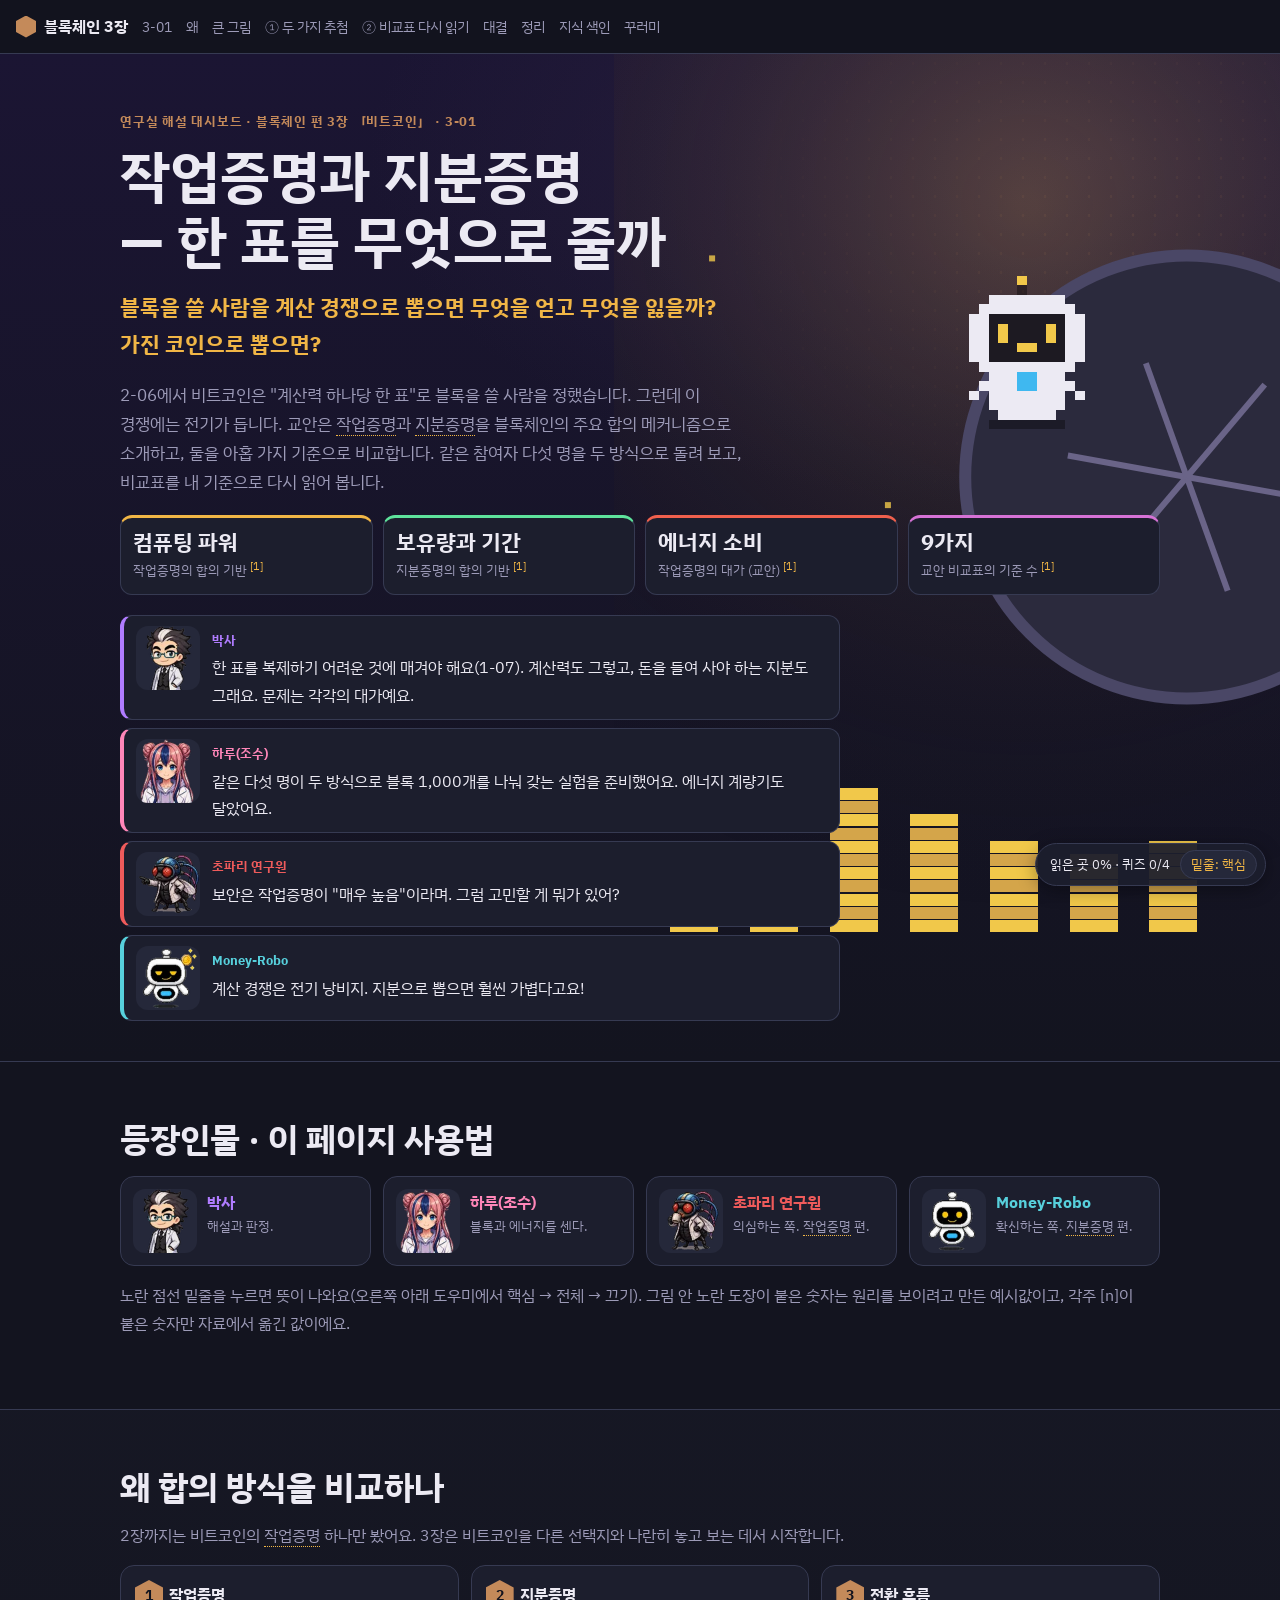
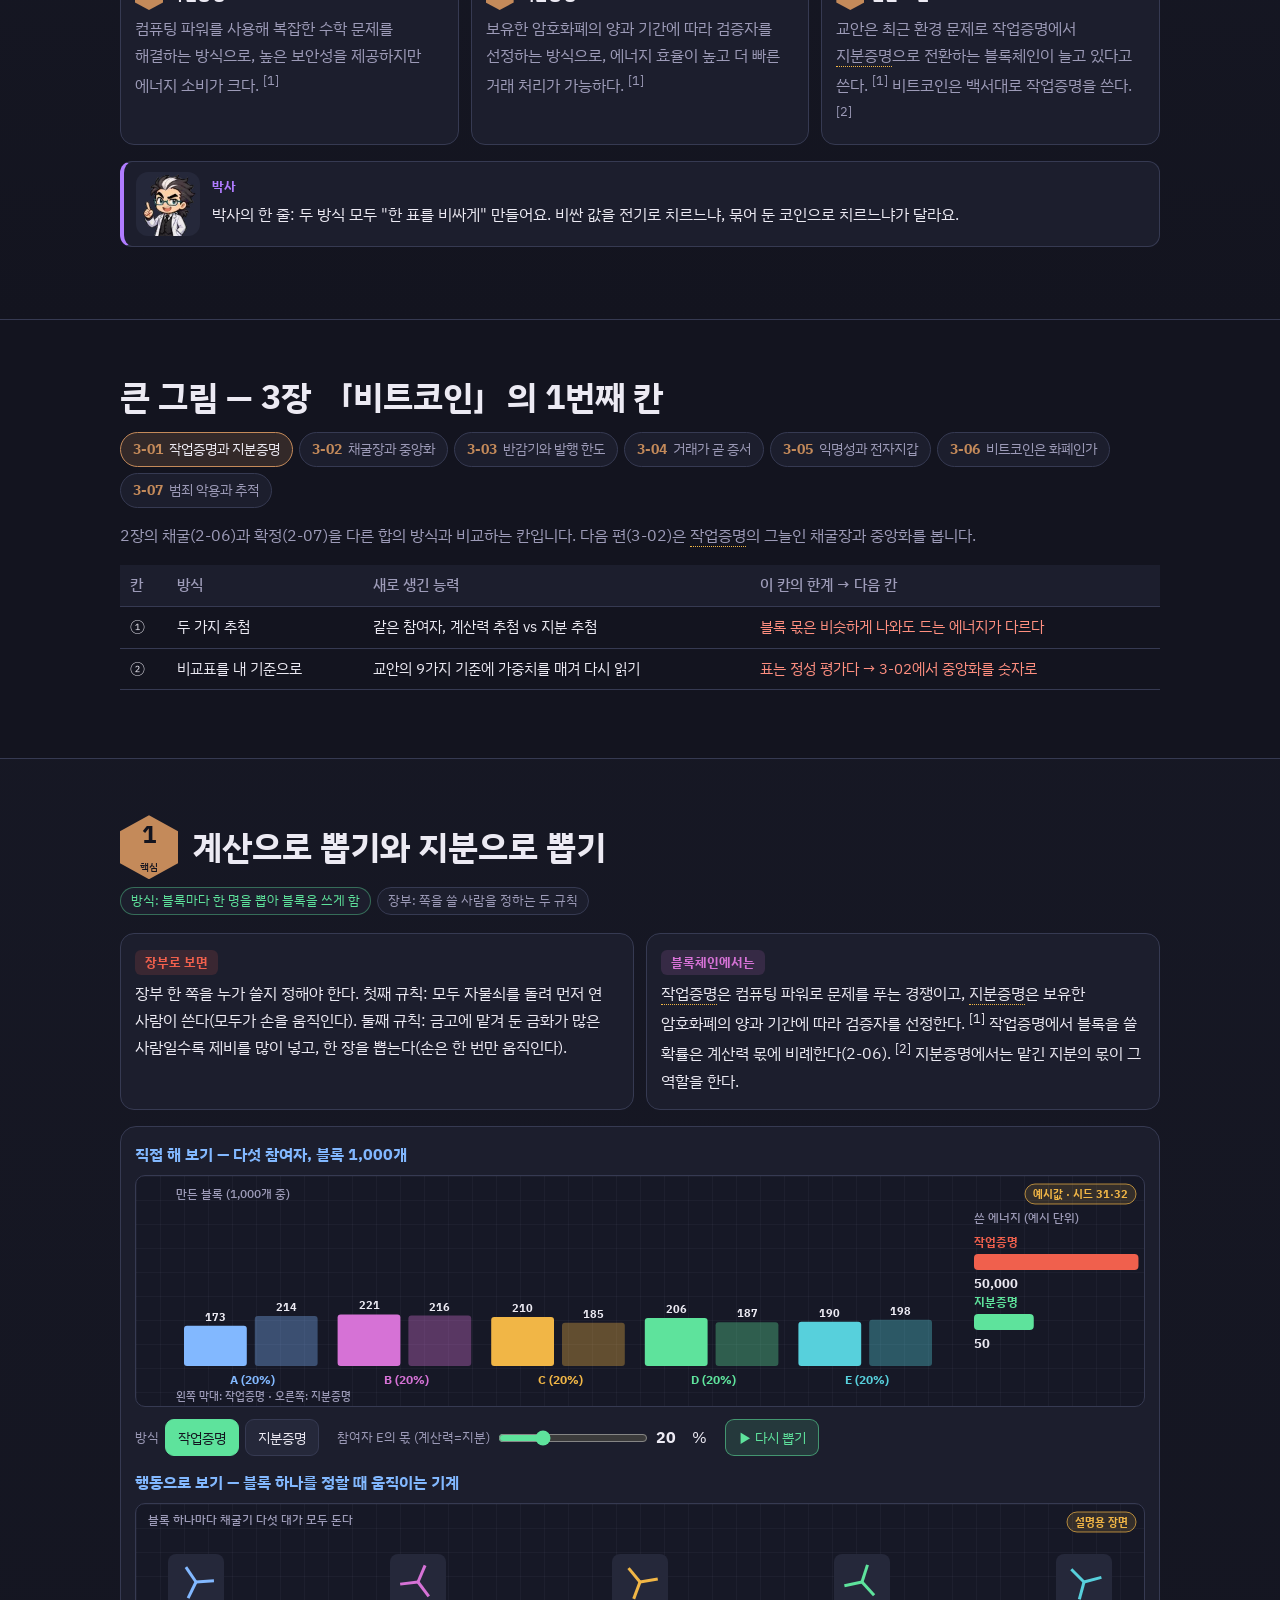
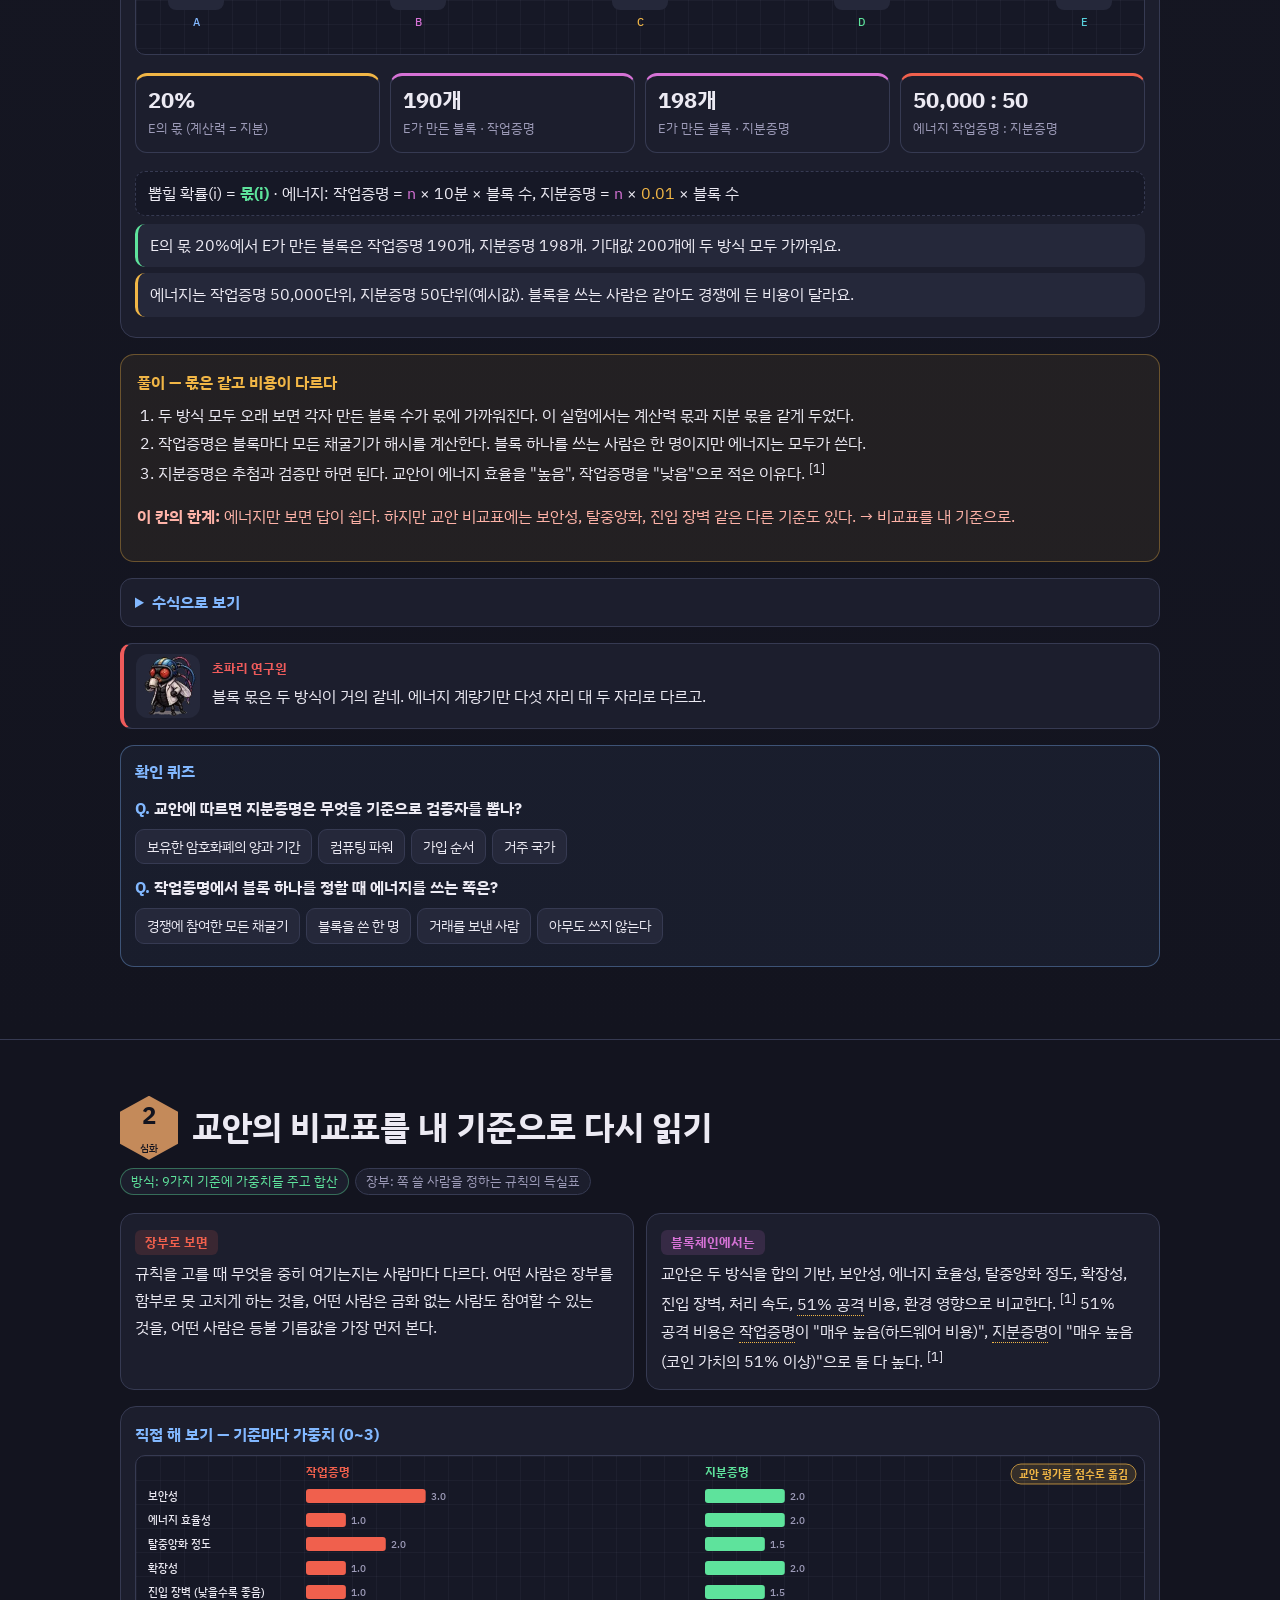
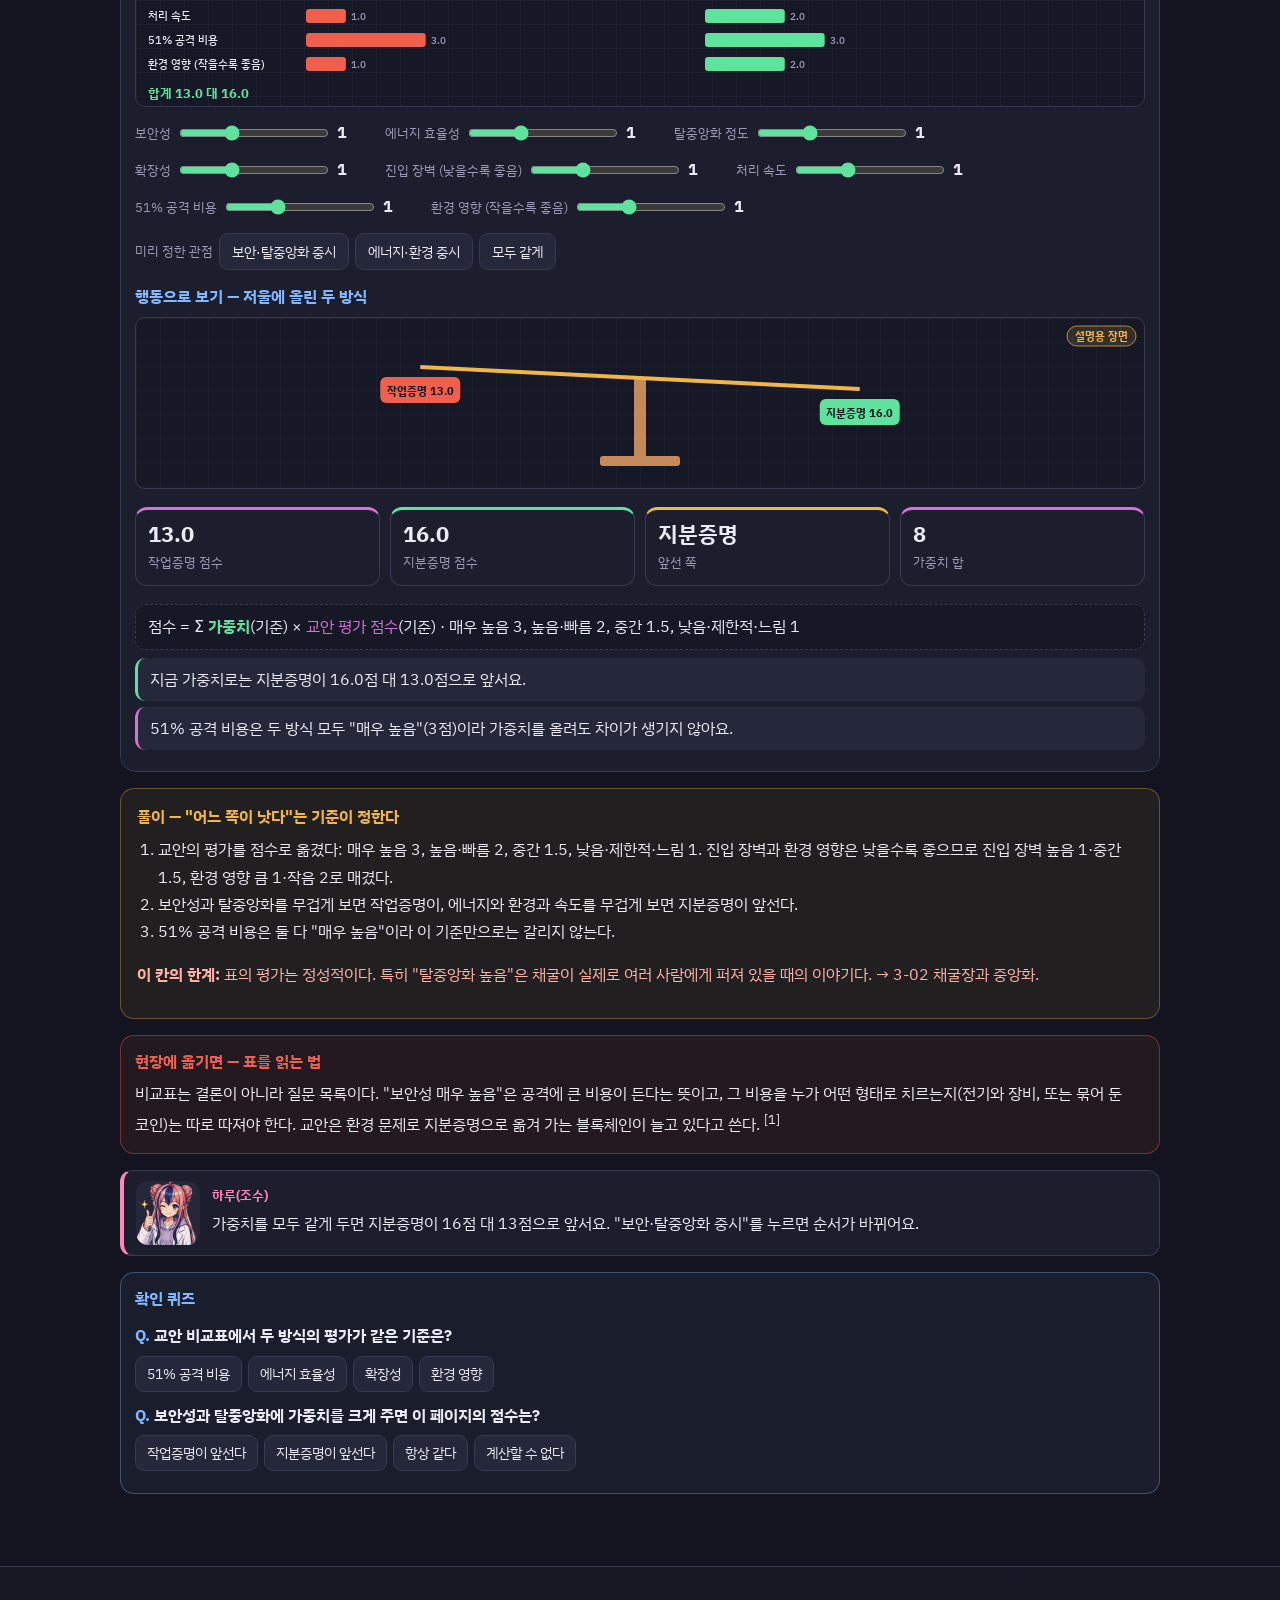
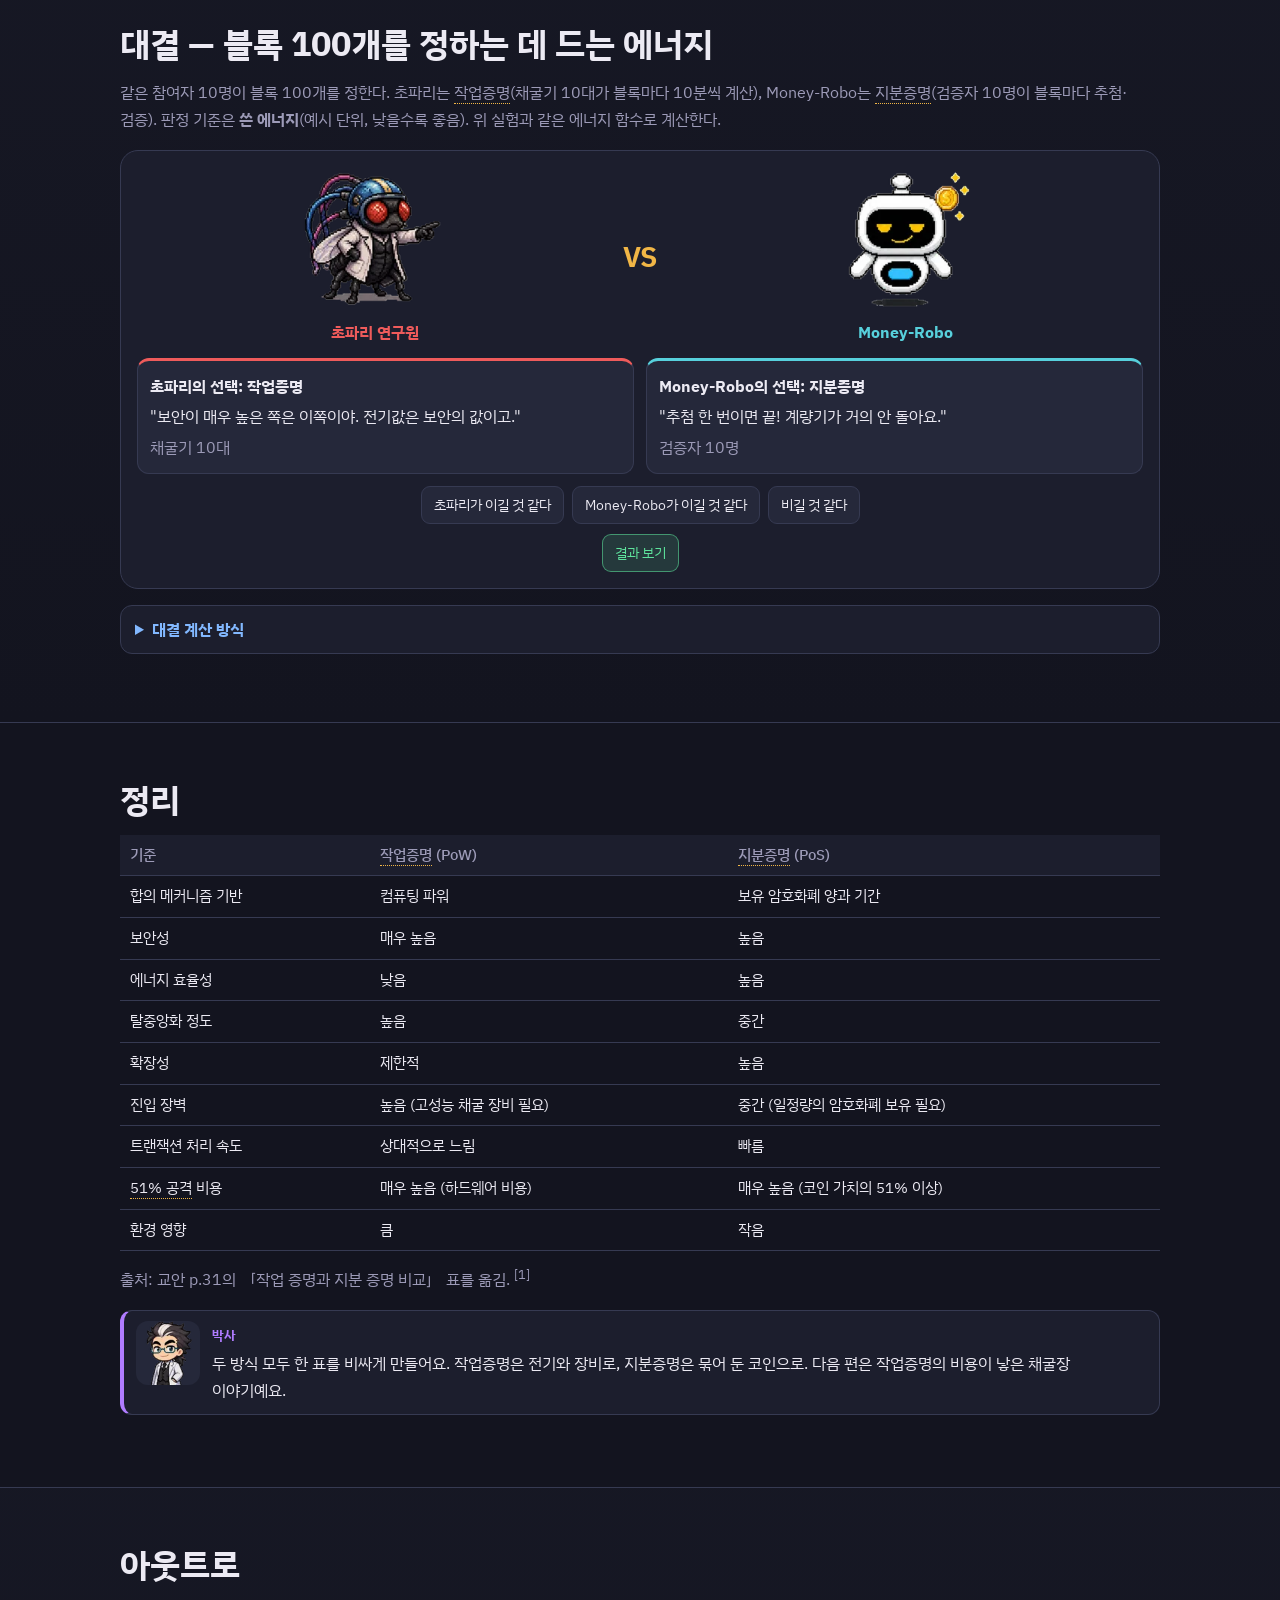
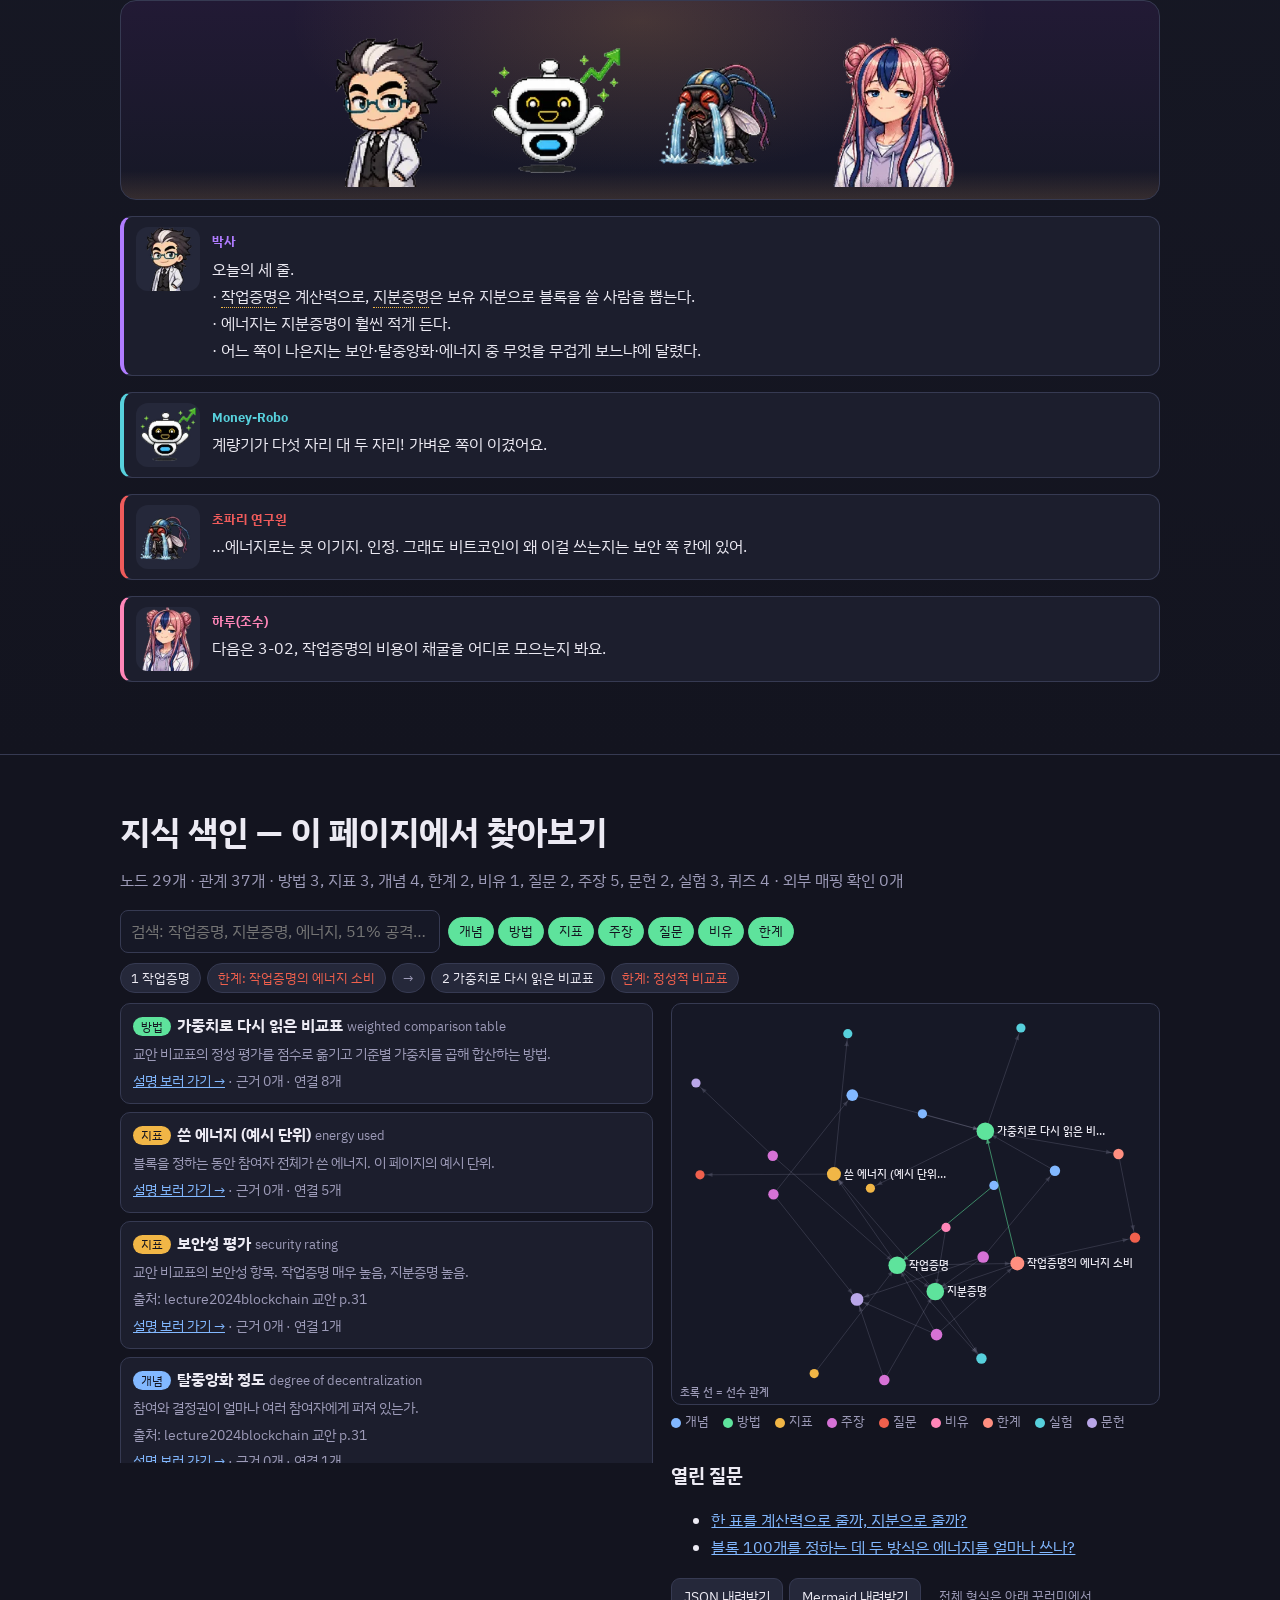
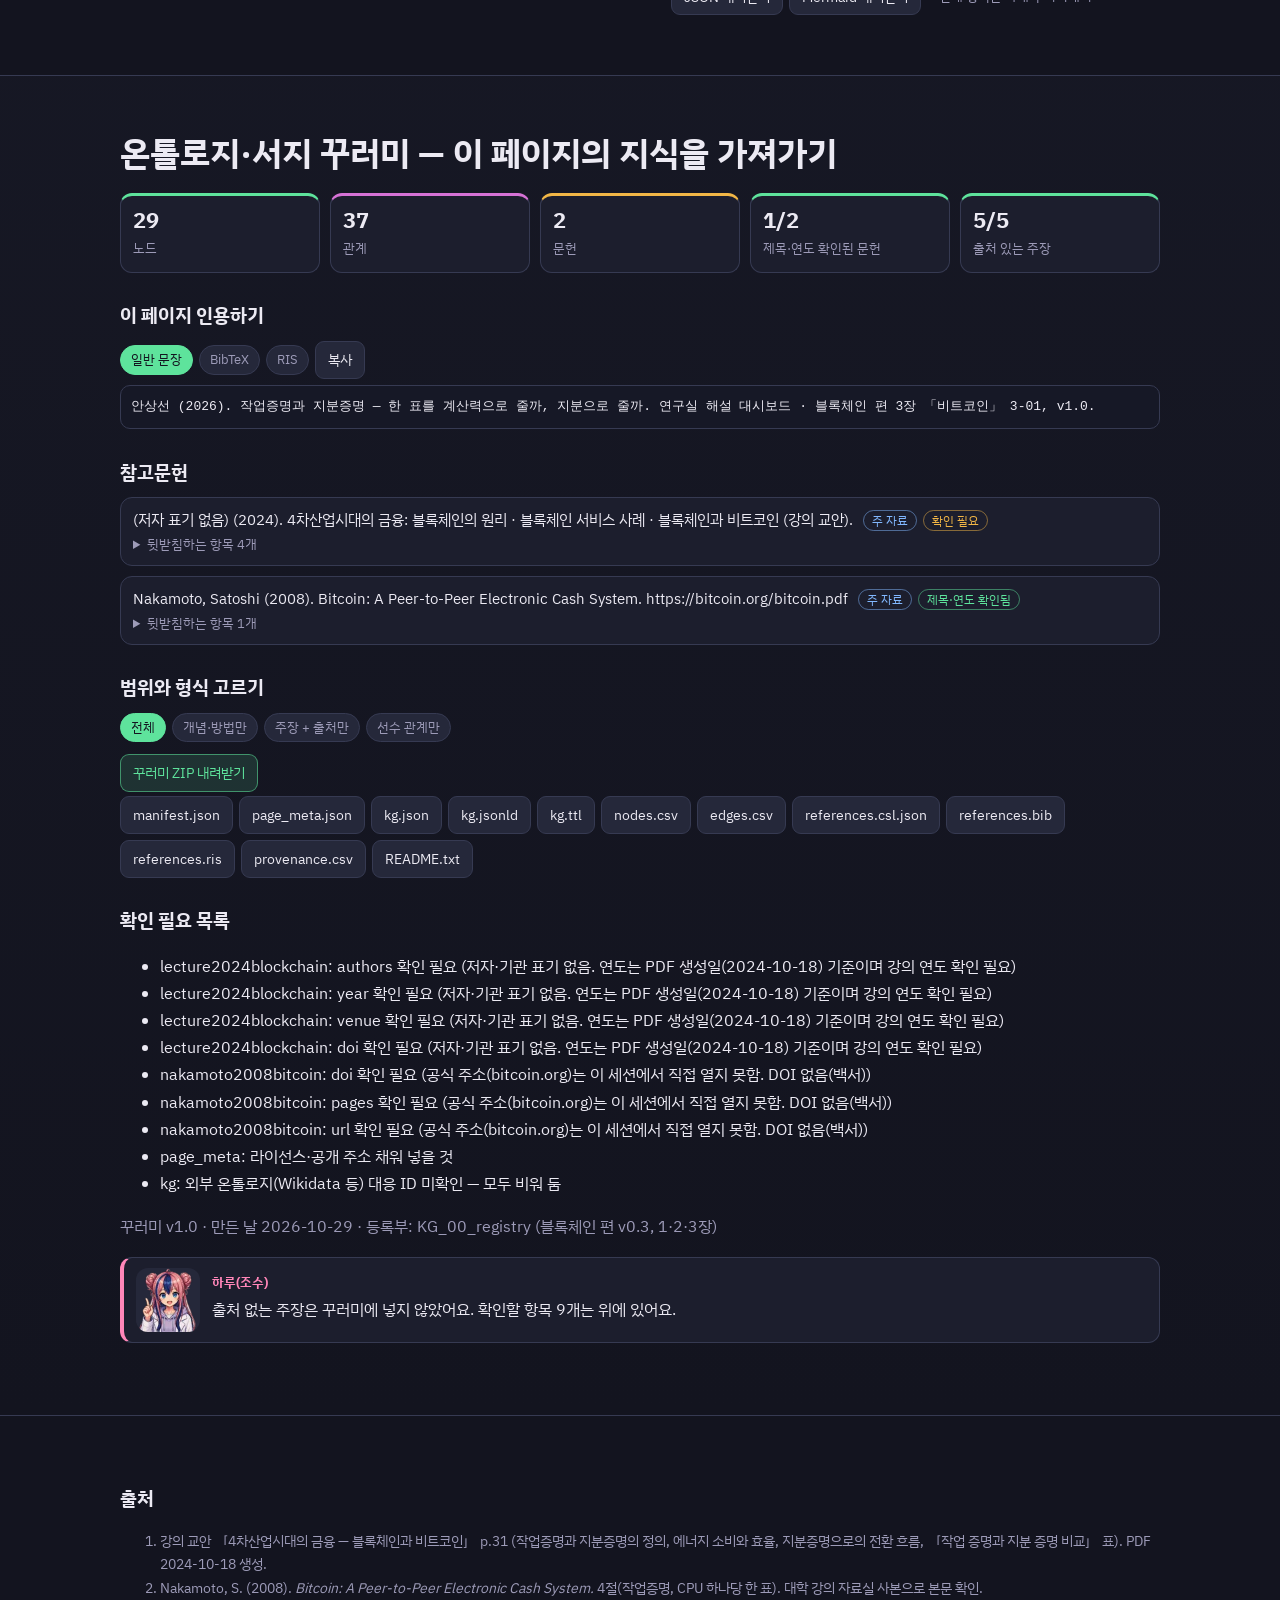
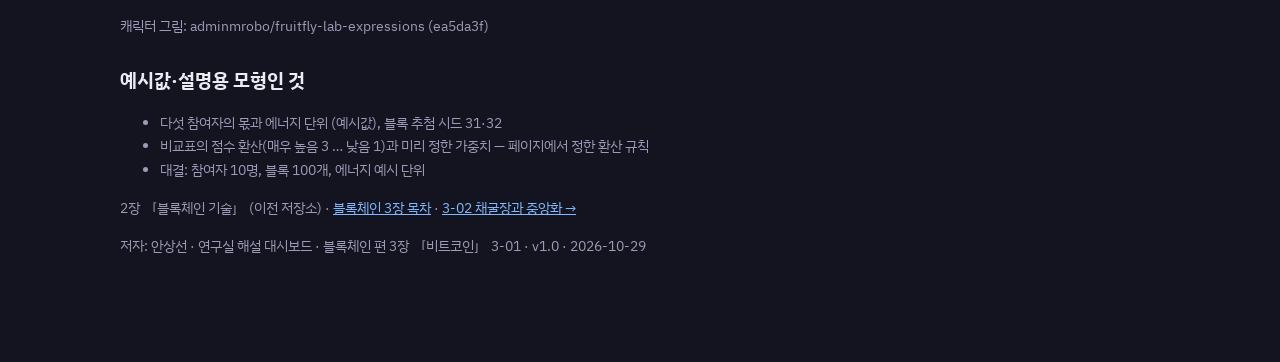
==== 3-01_pow-vs-pos.html @ 2d7704e0 "Add files via upload" ====
<!DOCTYPE html><html lang="ko"><head>
<meta charset="utf-8">
<meta name="viewport" content="width=device-width, initial-scale=1, viewport-fit=cover">
<title>작업증명과 지분증명</title>
<meta name="description" content="블록을 쓸 사람을 계산 경쟁으로 뽑는 작업증명과 보유 지분으로 뽑는 지분증명을 같은 참여자들로 돌려 보고, 교안의 비교표를 가중치로 다시 읽는 해설 페이지">
<meta name="citation_title" content="작업증명과 지분증명 — 한 표를 계산력으로 줄까, 지분으로 줄까"><meta name="citation_author" content="안상선">
<meta name="citation_publication_date" content="2026/10/29"><meta name="citation_language" content="ko">
<meta name="dc.title" content="작업증명과 지분증명 — 한 표를 계산력으로 줄까, 지분으로 줄까"><meta name="dc.creator" content="안상선"><meta name="dc.date" content="2026-10-29">
<meta name="dc.language" content="ko"><meta name="dcterms.isPartOf" content="연구실 해설 대시보드 · 블록체인 편 3장 「비트코인」"><meta name="dcterms.source" content="강의 교안 「블록체인과 비트코인」 p.31; Nakamoto (2008) 4절">
<link rel="preconnect" href="https://fonts.googleapis.com"><link rel="preconnect" href="https://fonts.gstatic.com" crossorigin>
<link href="https://fonts.googleapis.com/css2?family=IBM+Plex+Sans+KR:wght@400;500;700&display=swap" rel="stylesheet">
<link rel="stylesheet" href="assets/lab.css">
</head><body>
<div id="prog" aria-hidden="true"></div>
<nav class="top" aria-label="섹션 바로가기">
  <a class="logo" href="index.html"><i></i>블록체인 3장</a><a class="l" href="#top">3-01</a>
  <a class="l" href="#why">왜</a><a class="l" href="#big">큰 그림</a><a class="l" href="#lv1">① 두 가지 추첨</a><a class="l" href="#lv2">② 비교표 다시 읽기</a>
  <a class="l" href="#duel">대결</a><a class="l" href="#summary">정리</a><a class="l" href="#kg">지식 색인</a><a class="l" href="#export">꾸러미</a>
</nav>

<header class="hero" id="top">
  <div class="hex"></div>
  <div class="hero-bg" data-img="bg_3_01" role="img" aria-label="금화와 장부가 쌓인 회계실을 픽셀로 그린 배경"><canvas id="heroCv" aria-hidden="true"></canvas></div>
  <div class="wrap">
    <div class="hero-text">
      <div class="eyebrow">연구실 해설 대시보드 · 블록체인 편 3장 「비트코인」 · 3-01</div>
      <h1>작업증명과 지분증명<br>— 한 표를 무엇으로 줄까</h1>
      <p class="q">블록을 쓸 사람을 계산 경쟁으로 뽑으면 무엇을 얻고 무엇을 잃을까? 가진 코인으로 뽑으면?</p>
      <p class="lead">2-06에서 비트코인은 "계산력 하나당 한 표"로 블록을 쓸 사람을 정했습니다. 그런데 이 경쟁에는 전기가 듭니다. 교안은 작업증명과 지분증명을 블록체인의 주요 합의 메커니즘으로 소개하고, 둘을 아홉 가지 기준으로 비교합니다. 같은 참여자 다섯 명을 두 방식으로 돌려 보고, 비교표를 내 기준으로 다시 읽어 봅니다.</p>
    </div>
    <section class="kpis" aria-label="숫자 요약"><div class="kpi a"><b>컴퓨팅 파워</b><span>작업증명의 합의 기반 <sup>[1]</sup></span></div><div class="kpi g"><b>보유량과 기간</b><span>지분증명의 합의 기반 <sup>[1]</sup></span></div><div class="kpi r"><b>에너지 소비</b><span>작업증명의 대가 (교안) <sup>[1]</sup></span></div><div class="kpi m"><b>9가지</b><span>교안 비교표의 기준 수 <sup>[1]</sup></span></div></section>
    <div class="dialog" aria-label="캐릭터 대화"><div class="say " data-who="doc"><img class="who" data-who="doc" data-mood="think" data-img="doc_e09" alt="" aria-hidden="true"><div><b class="name">박사</b><p>한 표를 복제하기 어려운 것에 매겨야 해요(1-07). 계산력도 그렇고, 돈을 들여 사야 하는 지분도 그래요. 문제는 각각의 대가예요.</p></div></div><div class="say " data-who="asst"><img class="who" data-who="asst" data-mood="smile" data-img="asst_e13" alt="" aria-hidden="true"><div><b class="name">하루(조수)</b><p>같은 다섯 명이 두 방식으로 블록 1,000개를 나눠 갖는 실험을 준비했어요. 에너지 계량기도 달았어요.</p></div></div><div class="say " data-who="fly"><img class="who" data-who="fly" data-mood="point" data-img="fly_e08" alt="" aria-hidden="true"><div><b class="name">초파리 연구원</b><p>보안은 작업증명이 "매우 높음"이라며. 그럼 고민할 게 뭐가 있어?</p></div></div><div class="say " data-who="robo"><img class="who" data-who="robo" data-mood="coin" data-img="robo_e16" alt="" aria-hidden="true"><div><b class="name">Money-Robo</b><p>계산 경쟁은 전기 낭비지. 지분으로 뽑으면 훨씬 가볍다고요!</p></div></div></div>
  </div>
</header>

<section class="level" id="cast"><div class="wrap">
  <h2>등장인물 · 이 페이지 사용법</h2>
  <div class="cast"><div><img class="who" data-who="doc" data-mood="front" data-img="doc_e08" alt="" aria-hidden="true"><div><b style="color:var(--c-doc)">박사</b><small>해설과 판정.</small></div></div><div><img class="who" data-who="asst" data-mood="smile" data-img="asst_e13" alt="" aria-hidden="true"><div><b style="color:var(--c-asst)">하루(조수)</b><small>블록과 에너지를 센다.</small></div></div><div><img class="who" data-who="fly" data-mood="clip" data-img="fly_e10" alt="" aria-hidden="true"><div><b style="color:var(--c-fly)">초파리 연구원</b><small>의심하는 쪽. 작업증명 편.</small></div></div><div><img class="who" data-who="robo" data-mood="smile" data-img="robo_e13" alt="" aria-hidden="true"><div><b style="color:var(--c-robo)">Money-Robo</b><small>확신하는 쪽. 지분증명 편.</small></div></div></div>
  <p class="sub">노란 점선 밑줄을 누르면 뜻이 나와요(오른쪽 아래 도우미에서 핵심 → 전체 → 끄기). 그림 안 노란 도장이 붙은 숫자는 원리를 보이려고 만든 예시값이고, 각주 [n]이 붙은 숫자만 자료에서 옮긴 값이에요.</p>
</div></section>

<section class="level" id="why"><div class="wrap">
  <h2>왜 합의 방식을 비교하나</h2>
  <p class="sub">2장까지는 비트코인의 작업증명 하나만 봤어요. 3장은 비트코인을 다른 선택지와 나란히 놓고 보는 데서 시작합니다.</p>
  <div class="steps"><div><b class="n">1</b><b>작업증명</b><p class="sub" style="margin:.3em 0 0">컴퓨팅 파워를 사용해 복잡한 수학 문제를 해결하는 방식으로, 높은 보안성을 제공하지만 에너지 소비가 크다. <sup>[1]</sup></p></div><div><b class="n">2</b><b>지분증명</b><p class="sub" style="margin:.3em 0 0">보유한 암호화폐의 양과 기간에 따라 검증자를 선정하는 방식으로, 에너지 효율이 높고 더 빠른 거래 처리가 가능하다. <sup>[1]</sup></p></div><div><b class="n">3</b><b>전환 흐름</b><p class="sub" style="margin:.3em 0 0">교안은 최근 환경 문제로 작업증명에서 지분증명으로 전환하는 블록체인이 늘고 있다고 쓴다. <sup>[1]</sup> 비트코인은 백서대로 작업증명을 쓴다. <sup>[2]</sup></p></div></div>
  <div class="say " data-who="doc"><img class="who" data-who="doc" data-mood="e07" data-img="doc_e07" alt="" aria-hidden="true"><div><b class="name">박사</b><p>박사의 한 줄: 두 방식 모두 "한 표를 비싸게" 만들어요. 비싼 값을 전기로 치르느냐, 묶어 둔 코인으로 치르느냐가 달라요.</p></div></div>
</div></section>

<section class="level" id="big"><div class="wrap">
  <h2>큰 그림 — 3장 「비트코인」의 1번째 칸</h2>
  <nav class="path" aria-label="챕터 안 위치"><a class="pchip on" href="3-01_pow-vs-pos.html" aria-current="page"><b>3-01</b> 작업증명과 지분증명</a><a class="pchip" href="3-02_mining-farms.html"><b>3-02</b> 채굴장과 중앙화</a><a class="pchip" href="3-03_halving-and-cap.html"><b>3-03</b> 반감기와 발행 한도</a><a class="pchip" href="3-04_tx-is-the-note.html"><b>3-04</b> 거래가 곧 증서</a><a class="pchip" href="3-05_pseudonymous-wallet.html"><b>3-05</b> 익명성과 전자지갑</a><a class="pchip" href="3-06_is-it-money.html"><b>3-06</b> 비트코인은 화폐인가</a><a class="pchip" href="3-07_misuse-and-tracing.html"><b>3-07</b> 범죄 악용과 추적</a></nav>
  <p class="sub">2장의 채굴(2-06)과 확정(2-07)을 다른 합의 방식과 비교하는 칸입니다. 다음 편(3-02)은 작업증명의 그늘인 채굴장과 중앙화를 봅니다.</p>
  <div class="tw"><table class="tb">
    <thead><tr><th>칸</th><th>방식</th><th>새로 생긴 능력</th><th>이 칸의 한계 → 다음 칸</th></tr></thead>
    <tbody><tr><td>①</td><td>두 가지 추첨</td><td>같은 참여자, 계산력 추첨 vs 지분 추첨</td><td class="r">블록 몫은 비슷하게 나와도 드는 에너지가 다르다</td></tr><tr><td>②</td><td>비교표를 내 기준으로</td><td>교안의 9가지 기준에 가중치를 매겨 다시 읽기</td><td class="r">표는 정성 평가다 → 3-02에서 중앙화를 숫자로</td></tr></tbody></table></div>
  
</div></section>

<section class="level" id="lv1"><div class="wrap">
  <div class="lvhead"><div class="hexno">1<small>핵심</small></div><h2>계산으로 뽑기와 지분으로 뽑기</h2>
    <p class="sub"><span class="lvtag g">방식: 블록마다 한 명을 뽑아 블록을 쓰게 함</span><span class="lvtag ">장부: 쪽을 쓸 사람을 정하는 두 규칙</span></p></div>
  <div class="pair">
    <div><div class="tag fly">장부로 보면</div><p>장부 한 쪽을 누가 쓸지 정해야 한다. 첫째 규칙: 모두 자물쇠를 돌려 먼저 연 사람이 쓴다(모두가 손을 움직인다). 둘째 규칙: 금고에 맡겨 둔 금화가 많은 사람일수록 제비를 많이 넣고, 한 장을 뽑는다(손은 한 번만 움직인다).</p></div>
    <div><div class="tag nn">블록체인에서는</div><p>작업증명은 컴퓨팅 파워로 문제를 푸는 경쟁이고, 지분증명은 보유한 암호화폐의 양과 기간에 따라 검증자를 선정한다. <sup>[1]</sup> 작업증명에서 블록을 쓸 확률은 계산력 몫에 비례한다(2-06). <sup>[2]</sup> 지분증명에서는 맡긴 지분의 몫이 그 역할을 한다.</p></div>
  </div>
  <section class="panel"><h3>직접 해 보기 — 다섯 참여자, 블록 1,000개</h3>
    <div class="cwrap"><canvas id="c1" aria-label="다섯 참여자가 작업증명과 지분증명에서 각각 만든 블록 수와 쓴 에너지를 비교하는 막대그래프"></canvas></div>
    <div class="ctrl"><div class="group"><span class="glabel">방식</span><button class="bt" data-mode="pow" aria-pressed="true">작업증명</button><button class="bt" data-mode="pos" aria-pressed="false">지분증명</button></div>
      <div class="group"><span class="glabel">참여자 E의 몫 (계산력=지분)</span><input type="range" id="r1e" min="5" max="60" step="5" value="20" aria-label="참여자 E의 몫 퍼센트"><span class="val" id="v1e">20</span>%</div>
      <div class="group"><button class="bt primary" id="b1Run">▶ 다시 뽑기</button></div></div>
    <h3>행동으로 보기 — 블록 하나를 정할 때 움직이는 기계</h3>
    <div class="cwrap"><canvas id="c1b" class="wide" aria-label="작업증명에서는 모든 채굴기가 돌아가고 지분증명에서는 추첨 한 번만 일어나는 장면"></canvas></div>
    <section class="kpis" id="k1"></section><div class="eq" id="eq1"></div><div class="insight" id="ins1" aria-live="polite"></div></section>
  <div class="explain"><h4>풀이 — 몫은 같고 비용이 다르다</h4>
    <ol><li>두 방식 모두 오래 보면 각자 만든 블록 수가 몫에 가까워진다. 이 실험에서는 계산력 몫과 지분 몫을 같게 두었다.</li>
      <li>작업증명은 블록마다 모든 채굴기가 해시를 계산한다. 블록 하나를 쓰는 사람은 한 명이지만 에너지는 모두가 쓴다.</li>
      <li>지분증명은 추첨과 검증만 하면 된다. 교안이 에너지 효율을 "높음", 작업증명을 "낮음"으로 적은 이유다. <sup>[1]</sup></li></ol>
    <p class="limit"><b>이 칸의 한계:</b> 에너지만 보면 답이 쉽다. 하지만 교안 비교표에는 보안성, 탈중앙화, 진입 장벽 같은 다른 기준도 있다. → 비교표를 내 기준으로.</p></div>
  <details class="math"><summary>수식으로 보기</summary><p>블록마다 참여자 i가 뽑힐 확률 = 몫<sub>i</sub>. 에너지(예시 단위): 작업증명은 블록마다 채굴기 n대 × 10분 × 1단위/분, 지분증명은 블록마다 검증자 n명 × 0.01단위. 시드 31(작업증명)·32(지분증명)로 블록 1,000개를 뽑는다.</p><p class="lim">에너지 단위는 비교를 위한 예시값이다. 실제 소비량은 장비, 네트워크 규모, 지분증명의 구체적 설계에 따라 크게 다르다.</p></details>
  <div class="say " data-who="fly"><img class="who" data-who="fly" data-mood="type" data-img="fly_e09" alt="" aria-hidden="true"><div><b class="name">초파리 연구원</b><p>블록 몫은 두 방식이 거의 같네. 에너지 계량기만 다섯 자리 대 두 자리로 다르고.</p></div></div>
  <div class="quiz" data-quiz="lv1"></div>
</div></section>
<section class="level" id="lv2"><div class="wrap">
  <div class="lvhead"><div class="hexno">2<small>심화</small></div><h2>교안의 비교표를 내 기준으로 다시 읽기</h2>
    <p class="sub"><span class="lvtag g">방식: 9가지 기준에 가중치를 주고 합산</span><span class="lvtag ">장부: 쪽 쓸 사람을 정하는 규칙의 득실표</span></p></div>
  <div class="pair">
    <div><div class="tag fly">장부로 보면</div><p>규칙을 고를 때 무엇을 중히 여기는지는 사람마다 다르다. 어떤 사람은 장부를 함부로 못 고치게 하는 것을, 어떤 사람은 금화 없는 사람도 참여할 수 있는 것을, 어떤 사람은 등불 기름값을 가장 먼저 본다.</p></div>
    <div><div class="tag nn">블록체인에서는</div><p>교안은 두 방식을 합의 기반, 보안성, 에너지 효율성, 탈중앙화 정도, 확장성, 진입 장벽, 처리 속도, 51% 공격 비용, 환경 영향으로 비교한다. <sup>[1]</sup> 51% 공격 비용은 작업증명이 "매우 높음(하드웨어 비용)", 지분증명이 "매우 높음(코인 가치의 51% 이상)"으로 둘 다 높다. <sup>[1]</sup></p></div>
  </div>
  <section class="panel"><h3>직접 해 보기 — 기준마다 가중치 (0~3)</h3>
    <div class="cwrap"><canvas id="c2" aria-label="교안 비교표의 기준별 평가를 가중치로 곱해 작업증명과 지분증명의 점수를 비교한 막대그래프"></canvas></div>
    <div class="ctrl" id="w2"></div>
    <div class="ctrl"><div class="group"><span class="glabel">미리 정한 관점</span><button class="bt" data-pre="sec">보안·탈중앙화 중시</button><button class="bt" data-pre="eco">에너지·환경 중시</button><button class="bt" data-pre="even">모두 같게</button></div></div>
    <h3>행동으로 보기 — 저울에 올린 두 방식</h3>
    <div class="cwrap"><canvas id="c2b" class="wide" aria-label="가중치를 반영한 점수에 따라 저울이 기우는 장면"></canvas></div>
    <section class="kpis" id="k2"></section><div class="eq" id="eq2"></div><div class="insight" id="ins2" aria-live="polite"></div></section>
  <div class="explain"><h4>풀이 — "어느 쪽이 낫다"는 기준이 정한다</h4>
    <ol><li>교안의 평가를 점수로 옮겼다: 매우 높음 3, 높음·빠름 2, 중간 1.5, 낮음·제한적·느림 1. 진입 장벽과 환경 영향은 낮을수록 좋으므로 진입 장벽 높음 1·중간 1.5, 환경 영향 큼 1·작음 2로 매겼다.</li>
      <li>보안성과 탈중앙화를 무겁게 보면 작업증명이, 에너지와 환경과 속도를 무겁게 보면 지분증명이 앞선다.</li>
      <li>51% 공격 비용은 둘 다 "매우 높음"이라 이 기준만으로는 갈리지 않는다.</li></ol>
    <p class="limit"><b>이 칸의 한계:</b> 표의 평가는 정성적이다. 특히 "탈중앙화 높음"은 채굴이 실제로 여러 사람에게 퍼져 있을 때의 이야기다. → 3-02 채굴장과 중앙화.</p></div>
  <div class="bridge field"><h4>현장에 옮기면 — 표를 읽는 법</h4><p>비교표는 결론이 아니라 질문 목록이다. "보안성 매우 높음"은 공격에 큰 비용이 든다는 뜻이고, 그 비용을 누가 어떤 형태로 치르는지(전기와 장비, 또는 묶어 둔 코인)는 따로 따져야 한다. 교안은 환경 문제로 지분증명으로 옮겨 가는 블록체인이 늘고 있다고 쓴다. <sup>[1]</sup></p></div>
  <div class="say " data-who="asst"><img class="who" data-who="asst" data-mood="e10" data-img="asst_e10" alt="" aria-hidden="true"><div><b class="name">하루(조수)</b><p>가중치를 모두 같게 두면 지분증명이 16점 대 13점으로 앞서요. "보안·탈중앙화 중시"를 누르면 순서가 바뀌어요.</p></div></div>
  <div class="quiz" data-quiz="lv2"></div>
</div></section>

<section class="level" id="duel"><div class="wrap">
  <h2>대결 — 블록 100개를 정하는 데 드는 에너지</h2>
  <p class="sub">같은 참여자 10명이 블록 100개를 정한다. 초파리는 작업증명(채굴기 10대가 블록마다 10분씩 계산), Money-Robo는 지분증명(검증자 10명이 블록마다 추첨·검증). 판정 기준은 <b>쓴 에너지</b>(예시 단위, 낮을수록 좋음). 위 실험과 같은 에너지 함수로 계산한다.</p>
  <div class="duel" id="duelBox">
    <div class="duelhead">
      <div><img data-who="fly" data-mood="point" data-img="fly_e08" data-face="right" alt="" aria-hidden="true"><div style="color:var(--c-fly);font-weight:700">초파리 연구원</div></div>
      <div class="vs">VS</div>
      <div><img data-who="robo" data-mood="coin" data-img="robo_e16" data-face="left" alt="" aria-hidden="true"><div style="color:var(--c-robo);font-weight:700">Money-Robo</div></div>
    </div>
    <div class="choices">
      <div class="choice fly"><b>초파리의 선택: 작업증명</b><p>"보안이 매우 높은 쪽은 이쪽이야. 전기값은 보안의 값이고."</p><p class="sub" style="margin:0">채굴기 10대</p></div>
      <div class="choice robo"><b>Money-Robo의 선택: 지분증명</b><p>"추첨 한 번이면 끝! 계량기가 거의 안 돌아요."</p><p class="sub" style="margin:0">검증자 10명</p></div>
    </div>
    <div class="guess" role="group" aria-label="먼저 맞혀 보기">
      <button class="bt" data-g="F" aria-pressed="false">초파리가 이길 것 같다</button>
      <button class="bt" data-g="R" aria-pressed="false">Money-Robo가 이길 것 같다</button>
      <button class="bt" data-g="D" aria-pressed="false">비길 것 같다</button>
    </div>
    <div style="text-align:center"><button class="bt primary reveal">결과 보기</button></div>
    <div class="after">
      <div class="score"><span class="f">초파리 <i id="scF">0</i></span><span class="r">Money-Robo <i id="scR">0</i></span></div>
      <div class="bars" aria-live="polite"></div>
      <div class="say asst" data-who="asst"><img class="who" data-who="asst" data-mood="firm" data-img="asst_e12" alt="" aria-hidden="true"><div><b class="name">하루(조수)</b><p>—</p></div></div>
      <div class="say verdict" data-who="doc"><img class="who" data-who="doc" data-mood="judge" data-img="doc_e10" alt="" aria-hidden="true"><div><b class="name">박사</b><p>—</p></div></div>
      <p id="guessFb" class="sub"></p>
      
    </div>
  </div>
  <details class="math"><summary>대결 계산 방식</summary><p>작업증명: 10대 × 10분 × 1단위/분 × 블록 100개. 지분증명: 10명 × 0.01단위 × 블록 100개. 막대는 로그 눈금(1에서 10<sup>5</sup>까지)이다.</p><p class="lim">에너지 단위는 예시값이다. 이 대결은 에너지만 잰다. 보안성·탈중앙화는 ②칸에서 따로 본다.</p></details>
</div></section>

<section class="level" id="summary"><div class="wrap">
  <h2>정리</h2>
  <div class="tw"><table class="tb"><thead><tr><th>기준</th><th>작업증명 (PoW)</th><th>지분증명 (PoS)</th></tr></thead><tbody>
   <tr><td>합의 메커니즘 기반</td><td>컴퓨팅 파워</td><td>보유 암호화폐 양과 기간</td></tr>
   <tr><td>보안성</td><td>매우 높음</td><td>높음</td></tr>
   <tr><td>에너지 효율성</td><td>낮음</td><td>높음</td></tr>
   <tr><td>탈중앙화 정도</td><td>높음</td><td>중간</td></tr>
   <tr><td>확장성</td><td>제한적</td><td>높음</td></tr>
   <tr><td>진입 장벽</td><td>높음 (고성능 채굴 장비 필요)</td><td>중간 (일정량의 암호화폐 보유 필요)</td></tr>
   <tr><td>트랜잭션 처리 속도</td><td>상대적으로 느림</td><td>빠름</td></tr>
   <tr><td>51% 공격 비용</td><td>매우 높음 (하드웨어 비용)</td><td>매우 높음 (코인 가치의 51% 이상)</td></tr>
   <tr><td>환경 영향</td><td>큼</td><td>작음</td></tr></tbody></table></div>
   <p class="sub">출처: 교안 p.31의 「작업 증명과 지분 증명 비교」 표를 옮김. <sup>[1]</sup></p>
  <div class="say " data-who="doc"><img class="who" data-who="doc" data-mood="front" data-img="doc_e08" alt="" aria-hidden="true"><div><b class="name">박사</b><p>두 방식 모두 한 표를 비싸게 만들어요. 작업증명은 전기와 장비로, 지분증명은 묶어 둔 코인으로. 다음 편은 작업증명의 비용이 낳은 채굴장 이야기예요.</p></div></div>
</div></section>

<section class="level" id="outro"><div class="wrap">
  <h2>아웃트로</h2>
  <div class="stage" data-img="sc_3_01_outro" role="img" aria-label="무대 위에서 Money-Robo가 두 팔을 들고, 초파리 연구원이 폭포 눈물을 흘리며 인정하는 장면"><img data-who="doc" data-mood="front" data-img="doc_e08" alt="" aria-hidden="true"><img data-who="robo" data-mood="happy" data-img="robo_e12" alt="" aria-hidden="true"><img data-who="fly" data-mood="cry" data-img="fly_e21" alt="" aria-hidden="true"><img data-who="asst" data-mood="e16" data-img="asst_e16" alt="" aria-hidden="true"></div>
  <div class="say " data-who="doc"><img class="who" data-who="doc" data-mood="front" data-img="doc_e08" alt="" aria-hidden="true"><div><b class="name">박사</b><p>오늘의 세 줄.<br>· 작업증명은 계산력으로, 지분증명은 보유 지분으로 블록을 쓸 사람을 뽑는다.<br>· 에너지는 지분증명이 훨씬 적게 든다.<br>· 어느 쪽이 나은지는 보안·탈중앙화·에너지 중 무엇을 무겁게 보느냐에 달렸다.</p></div></div><div class="say " data-who="robo"><img class="who" data-who="robo" data-mood="happy" data-img="robo_e12" alt="" aria-hidden="true"><div><b class="name">Money-Robo</b><p>계량기가 다섯 자리 대 두 자리! 가벼운 쪽이 이겼어요.</p></div></div><div class="say " data-who="fly"><img class="who" data-who="fly" data-mood="cry" data-img="fly_e21" alt="" aria-hidden="true"><div><b class="name">초파리 연구원</b><p>…에너지로는 못 이기지. 인정. 그래도 비트코인이 왜 이걸 쓰는지는 보안 쪽 칸에 있어.</p></div></div><div class="say " data-who="asst"><img class="who" data-who="asst" data-mood="e16" data-img="asst_e16" alt="" aria-hidden="true"><div><b class="name">하루(조수)</b><p>다음은 3-02, 작업증명의 비용이 채굴을 어디로 모으는지 봐요.</p></div></div>
</div></section>

<section class="level" id="kg"><div class="wrap">
  <h2>지식 색인 — 이 페이지에서 찾아보기</h2>
  <p class="sub" id="kgStats"></p>
  <div class="kgtools"><input type="text" id="kgQ" placeholder="검색: 작업증명, 지분증명, 에너지, 51% 공격…" aria-label="지식 색인 검색"><div id="kgChips" role="group" aria-label="종류 필터"></div></div>
  <div class="flow" id="kgPath" aria-label="사다리 경로"></div>
  <div class="kggrid">
    <div class="kglist" id="kgList" aria-live="polite"></div>
    <div>
      <div class="cwrap"><canvas id="kgCv" aria-label="이 페이지 개념들의 관계 그래프. 노드를 누르면 목록에서 펼쳐진다"></canvas></div>
      <div class="legend" id="kgLegend"></div>
      <h3>열린 질문</h3><ul id="kgOpen"></ul>
      <div class="ctrl"><div class="group"><button class="bt" id="kgJson">JSON 내려받기</button><button class="bt" id="kgMmd">Mermaid 내려받기</button></div><span class="glabel">전체 형식은 아래 꾸러미에서</span></div>
    </div>
  </div>
</div></section>

<section class="level" id="export"><div class="wrap">
  <h2>온톨로지·서지 꾸러미 — 이 페이지의 지식을 가져가기</h2>
  <section class="kpis" id="exK"></section>
  <h3>이 페이지 인용하기</h3>
  <div class="group"><button class="chip" data-cf="text" aria-pressed="true">일반 문장</button><button class="chip" data-cf="bib" aria-pressed="false">BibTeX</button><button class="chip" data-cf="ris" aria-pressed="false">RIS</button><button class="bt" id="exCopy">복사</button></div>
  <pre class="cite" id="exCite"></pre>
  <h3>참고문헌</h3><div class="reflist" id="exRefs"></div>
  <h3>범위와 형식 고르기</h3>
  <div class="group" role="group" aria-label="범위"><button class="chip" data-sc="all" aria-pressed="true">전체</button><button class="chip" data-sc="concepts" aria-pressed="false">개념·방법만</button><button class="chip" data-sc="claims" aria-pressed="false">주장 + 출처만</button><button class="chip" data-sc="prereq" aria-pressed="false">선수 관계만</button></div>
  <div class="ctrl"><div class="group"><button class="bt primary" id="exZip">꾸러미 ZIP 내려받기</button></div></div>
  <div class="group" id="exFiles"></div>
  <div id="dlBox" class="panel"><h3 id="dlName">파일 내용</h3><p class="sub" style="margin:0">내려받기가 막힌 화면에서는 아래 내용을 복사해 같은 이름의 파일로 저장하세요.</p><div class="ctrl"><button class="bt" id="dlCopy">내용 복사</button><button class="bt" id="dlClose">닫기</button></div><pre class="cite" id="dlText"></pre></div>
  <h3>확인 필요 목록</h3><ul id="exTodo"></ul>
  <p class="sub" id="exVer"></p>
  <div class="say " data-who="asst"><img class="who" data-who="asst" data-mood="ledger" data-img="asst_e07" alt="" aria-hidden="true"><div><b class="name">하루(조수)</b><p><span id="exSay">출처 없는 주장은 꾸러미에 넣지 않았어요.</span></p></div></div>
</div></section>

<footer><div class="wrap">
  <h3>출처</h3><ol><li id="ref1">강의 교안 「4차산업시대의 금융 — 블록체인과 비트코인」 p.31 (작업증명과 지분증명의 정의, 에너지 소비와 효율, 지분증명으로의 전환 흐름, 「작업 증명과 지분 증명 비교」 표). PDF 2024-10-18 생성.</li><li id="ref2">Nakamoto, S. (2008). <i>Bitcoin: A Peer-to-Peer Electronic Cash System.</i> 4절(작업증명, CPU 하나당 한 표). 대학 강의 자료실 사본으로 본문 확인.</li></ol>
  <p>캐릭터 그림: adminmrobo/fruitfly-lab-expressions (ea5da3f)</p>
  <h3>예시값·설명용 모형인 것</h3><ul><li>다섯 참여자의 몫과 에너지 단위 (예시값), 블록 추첨 시드 31·32</li><li>비교표의 점수 환산(매우 높음 3 … 낮음 1)과 미리 정한 가중치 — 페이지에서 정한 환산 규칙</li><li>대결: 참여자 10명, 블록 100개, 에너지 예시 단위</li></ul>
  <p class="pn">2장 「블록체인 기술」 (이전 저장소) · <a href="index.html">블록체인 3장 목차</a> · <a href="3-02_mining-farms.html">3-02 채굴장과 중앙화 →</a></p>
  <p>저자: 안상선 · 연구실 해설 대시보드 · 블록체인 편 3장 「비트코인」 3-01 · v1.0 · 2026-10-29</p>
</div></footer>

<div id="tip" role="tooltip"></div>
<div id="study" aria-live="polite"><span id="stTxt">읽은 곳 0% · 퀴즈 0/0</span><button id="stBtn">밑줄: 핵심</button></div>
<script type="application/json" id="gloss-data">[["작업증명", "작업증명 (Proof of Work)", "합의", "계산 작업을 해냈다는 증거(목표보다 작은 해시)로 블록 생성 권한을 정하는 합의 방식.", "lab:method/proof-of-work", "#why", true], ["지분증명", "지분증명 (Proof of Stake)", "합의", "보유한 암호화폐의 양과 기간에 따라 블록을 검증할 사람을 뽑는 합의 방식. 계산 경쟁이 없어 에너지가 적게 든다.", "lab:method/proof-of-stake", "#why", true], ["51% 공격", "51% 공격 (majority attack)", "보안", "한 세력이 계산력(또는 지분)의 과반을 쥐고 사슬을 다시 쓰는 공격. 2-07의 식에서 q ≥ 0.5에 해당한다.", "lab:concept/majority-attack", "#lv2", true], ["계산력", "계산력 (hash rate)", "채굴", "채굴에 쓰는 장비가 1초에 계산하는 해시의 수. 블록을 먼저 찾을 확률은 계산력 몫에 비례한다.", "lab:metric/hash-rate", "#lv1", false], ["비트코인", "비트코인 (Bitcoin)", "화폐", "블록체인 기술을 바탕으로 한 디지털 화폐. 2008년 논문으로 소개되고 2009년 처음 발행됐다.", "lab:concept/bitcoin", "#why", false]]</script>
<script type="application/json" id="quiz-data">{"lv1": [{"q": "교안에 따르면 지분증명은 무엇을 기준으로 검증자를 뽑나?", "o": ["보유한 암호화폐의 양과 기간", "컴퓨팅 파워", "가입 순서", "거주 국가"], "a": 0, "why": "교안 p.31. 작업증명은 컴퓨팅 파워, 지분증명은 보유량과 기간이에요.", "hint": "\"왜\" 카드 둘째.", "c": "lab:method/proof-of-stake"}, {"q": "작업증명에서 블록 하나를 정할 때 에너지를 쓰는 쪽은?", "o": ["경쟁에 참여한 모든 채굴기", "블록을 쓴 한 명", "거래를 보낸 사람", "아무도 쓰지 않는다"], "a": 0, "why": "블록은 한 명이 쓰지만 모든 채굴기가 해시를 계산해요.", "hint": "\"행동으로 보기\" 장면.", "c": "lab:metric/energy-units"}], "lv2": [{"q": "교안 비교표에서 두 방식의 평가가 같은 기준은?", "o": ["51% 공격 비용", "에너지 효율성", "확장성", "환경 영향"], "a": 0, "why": "둘 다 \"매우 높음\"이에요. 작업증명은 하드웨어 비용, 지분증명은 코인 가치의 51% 이상.", "hint": "정리 표의 여덟째 줄.", "c": "lab:concept/majority-attack"}, {"q": "보안성과 탈중앙화에 가중치를 크게 주면 이 페이지의 점수는?", "o": ["작업증명이 앞선다", "지분증명이 앞선다", "항상 같다", "계산할 수 없다"], "a": 0, "why": "교안 표에서 보안성은 매우 높음 대 높음, 탈중앙화는 높음 대 중간이에요.", "hint": "\"보안·탈중앙화 중시\" 버튼.", "c": "lab:method/weighted-comparison"}]}</script>
<script type="application/json" id="kg-raw">{"version": "1.0", "page": "3-01_pow-vs-pos", "created": "2026-10-29", "registry": "KG_00_registry (블록체인 편 v0.3, 1·2·3장)", "ladder": ["lab:method/proof-of-work", "lab:method/weighted-comparison"], "nodes": [{"id": "lab:method/weighted-comparison", "type": "Method", "label": {"ko": "가중치로 다시 읽은 비교표", "en": "weighted comparison table"}, "page": "3-01_pow-vs-pos", "anchor": "#lv2", "family": "systems", "anchorType": "C", "flyStrength": "none", "status": "known", "confidence": "high", "coverage": "explained", "definition": {"ko": "교안 비교표의 정성 평가를 점수로 옮기고 기준별 가중치를 곱해 합산하는 방법."}, "level": 3, "match": [{"scheme": "wikidata", "id": "", "rel": "closeMatch", "verified": false}]}, {"id": "lab:metric/energy-units", "type": "Metric", "label": {"ko": "쓴 에너지 (예시 단위)", "en": "energy used"}, "page": "3-01_pow-vs-pos", "anchor": "#lv1", "family": "systems", "anchorType": "C", "flyStrength": "none", "status": "known", "confidence": "high", "coverage": "explained", "definition": {"ko": "블록을 정하는 동안 참여자 전체가 쓴 에너지. 이 페이지의 예시 단위."}, "level": 3, "match": [{"scheme": "wikidata", "id": "", "rel": "closeMatch", "verified": false}]}, {"id": "lab:metric/security-rating", "type": "Metric", "label": {"ko": "보안성 평가", "en": "security rating"}, "page": "3-01_pow-vs-pos", "anchor": "#lv2", "family": "systems", "anchorType": "C", "flyStrength": "none", "status": "known", "confidence": "high", "coverage": "explained", "definition": {"ko": "교안 비교표의 보안성 항목. 작업증명 매우 높음, 지분증명 높음."}, "level": 3, "source": [{"cite": "lecture2024blockchain", "loc": "교안 p.31"}], "match": [{"scheme": "wikidata", "id": "", "rel": "closeMatch", "verified": false}]}, {"id": "lab:concept/decentralization", "type": "Concept", "label": {"ko": "탈중앙화 정도", "en": "degree of decentralization"}, "page": "3-01_pow-vs-pos", "anchor": "#lv2", "family": "systems", "anchorType": "C", "flyStrength": "none", "status": "known", "confidence": "high", "coverage": "explained", "definition": {"ko": "참여와 결정권이 얼마나 여러 참여자에게 퍼져 있는가."}, "level": 3, "source": [{"cite": "lecture2024blockchain", "loc": "교안 p.31"}], "match": [{"scheme": "wikidata", "id": "", "rel": "closeMatch", "verified": false}]}, {"id": "lab:concept/environmental-impact", "type": "Concept", "label": {"ko": "환경 영향", "en": "environmental impact"}, "page": "3-01_pow-vs-pos", "anchor": "#lv2", "family": "systems", "anchorType": "C", "flyStrength": "none", "status": "known", "confidence": "high", "coverage": "explained", "definition": {"ko": "합의 방식이 소비하는 에너지가 환경에 주는 영향."}, "level": 3, "source": [{"cite": "lecture2024blockchain", "loc": "교안 p.31"}], "match": [{"scheme": "wikidata", "id": "", "rel": "closeMatch", "verified": false}]}, {"id": "lab:limitation/energy-cost", "type": "Limitation", "label": {"ko": "작업증명의 에너지 소비", "en": "energy consumption of PoW"}, "page": "3-01_pow-vs-pos", "anchor": "#lv1", "family": "systems", "anchorType": "C", "flyStrength": "none", "status": "known", "confidence": "high", "coverage": "explained", "definition": {"ko": "블록마다 모든 채굴기가 계산하므로 에너지 소비가 크다."}, "level": 4, "source": [{"cite": "lecture2024blockchain", "loc": "교안 p.31"}], "match": [{"scheme": "wikidata", "id": "", "rel": "closeMatch", "verified": false}]}, {"id": "lab:limitation/qualitative-table", "type": "Limitation", "label": {"ko": "정성적 비교표", "en": "qualitative table"}, "page": "3-01_pow-vs-pos", "anchor": "#lv2", "family": "systems", "anchorType": "C", "flyStrength": "none", "status": "known", "confidence": "high", "coverage": "explained", "definition": {"ko": "비교표의 평가는 정성적이어서 실제 분산 정도는 따로 재야 한다."}, "level": 3, "match": [{"scheme": "wikidata", "id": "", "rel": "closeMatch", "verified": false}]}, {"id": "lab:analogy/lock-vs-lottery", "type": "Analogy", "label": {"ko": "자물쇠 경쟁 대 제비뽑기 ↔ 작업증명 대 지분증명", "en": "padlock race vs lottery"}, "page": "3-01_pow-vs-pos", "anchor": "#lv1", "family": "systems", "anchorType": "C", "flyStrength": "none", "status": "known", "confidence": "high", "coverage": "explained", "definition": {"ko": "모두가 손을 움직이는 경쟁과, 맡긴 금화만큼 제비를 넣는 추첨."}, "level": 3, "match": [{"scheme": "wikidata", "id": "", "rel": "closeMatch", "verified": false}]}, {"id": "lab:question/core", "type": "Question", "label": {"ko": "한 표를 계산력으로 줄까, 지분으로 줄까?", "en": "Compute or stake for a vote?"}, "page": "3-01_pow-vs-pos", "anchor": "#top", "family": "systems", "anchorType": "C", "flyStrength": "none", "status": "known", "confidence": "high", "coverage": "explained", "level": 3, "match": [{"scheme": "wikidata", "id": "", "rel": "closeMatch", "verified": false}]}, {"id": "lab:question/duel", "type": "Question", "label": {"ko": "블록 100개를 정하는 데 두 방식은 에너지를 얼마나 쓰나?", "en": "Energy for 100 blocks"}, "page": "3-01_pow-vs-pos", "anchor": "#duel", "family": "systems", "anchorType": "C", "flyStrength": "none", "status": "known", "confidence": "high", "coverage": "explained", "level": 3, "match": [{"scheme": "wikidata", "id": "", "rel": "closeMatch", "verified": false}]}, {"id": "lab:method/proof-of-work", "type": "Method", "label": {"ko": "작업증명", "en": "Proof of Work"}, "page": "3-01_pow-vs-pos", "anchor": "#why", "family": "systems", "anchorType": "C", "flyStrength": "none", "status": "known", "confidence": "high", "coverage": "explained", "definition": {"ko": "계산 작업을 해냈다는 증거(목표보다 작은 해시)로 블록 생성 권한을 정하는 합의 방식."}, "match": [{"scheme": "wikidata", "id": "", "rel": "closeMatch", "verified": false}]}, {"id": "lab:method/proof-of-stake", "type": "Method", "label": {"ko": "지분증명", "en": "Proof of Stake"}, "page": "3-01_pow-vs-pos", "anchor": "#why", "family": "systems", "anchorType": "C", "flyStrength": "none", "status": "known", "confidence": "high", "coverage": "explained", "definition": {"ko": "보유한 암호화폐의 양과 기간에 따라 블록을 검증할 사람을 뽑는 합의 방식. 계산 경쟁이 없어 에너지가 적게 든다."}, "match": [{"scheme": "wikidata", "id": "", "rel": "closeMatch", "verified": false}]}, {"id": "lab:concept/majority-attack", "type": "Concept", "label": {"ko": "51% 공격", "en": "majority attack"}, "page": "3-01_pow-vs-pos", "anchor": "#lv2", "family": "systems", "anchorType": "C", "flyStrength": "none", "status": "known", "confidence": "high", "coverage": "explained", "definition": {"ko": "한 세력이 계산력(또는 지분)의 과반을 쥐고 사슬을 다시 쓰는 공격. 2-07의 식에서 q ≥ 0.5에 해당한다."}, "match": [{"scheme": "wikidata", "id": "", "rel": "closeMatch", "verified": false}]}, {"id": "lab:metric/hash-rate", "type": "Metric", "label": {"ko": "계산력", "en": "hash rate"}, "page": "3-01_pow-vs-pos", "anchor": "#lv1", "family": "systems", "anchorType": "C", "flyStrength": "none", "status": "known", "confidence": "high", "coverage": "explained", "definition": {"ko": "채굴에 쓰는 장비가 1초에 계산하는 해시의 수. 블록을 먼저 찾을 확률은 계산력 몫에 비례한다."}, "match": [{"scheme": "wikidata", "id": "", "rel": "closeMatch", "verified": false}]}, {"id": "lab:concept/bitcoin", "type": "Concept", "label": {"ko": "비트코인", "en": "Bitcoin"}, "page": "3-01_pow-vs-pos", "anchor": "#why", "family": "systems", "anchorType": "C", "flyStrength": "none", "status": "known", "confidence": "high", "coverage": "explained", "definition": {"ko": "블록체인 기술을 바탕으로 한 디지털 화폐. 2008년 논문으로 소개되고 2009년 처음 발행됐다."}, "match": [{"scheme": "wikidata", "id": "", "rel": "closeMatch", "verified": false}]}, {"id": "lab:claim/pow-def", "type": "Claim", "label": {"ko": "작업증명은 컴퓨팅 파워를 사용해 복잡한 수학 문제를 해결하는 방식으로, 높은 보안성을 제공하지만 에너지 소비가 크다", "en": "pow-def"}, "page": "3-01_pow-vs-pos", "anchor": "#why", "family": "systems", "anchorType": "C", "flyStrength": "none", "status": "known", "confidence": "high", "coverage": "explained", "source": [{"cite": "lecture2024blockchain", "loc": "교안 p.31"}], "evidence": ["F01"], "match": [{"scheme": "wikidata", "id": "", "rel": "closeMatch", "verified": false}]}, {"id": "lab:claim/pos-def", "type": "Claim", "label": {"ko": "지분증명은 보유한 암호화폐의 양과 기간에 따라 검증자를 선정하는 방식으로, 에너지 효율이 높고 더 빠른 거래 처리가 가능하다", "en": "pos-def"}, "page": "3-01_pow-vs-pos", "anchor": "#why", "family": "systems", "anchorType": "C", "flyStrength": "none", "status": "known", "confidence": "high", "coverage": "explained", "source": [{"cite": "lecture2024blockchain", "loc": "교안 p.31"}], "evidence": ["F02"], "match": [{"scheme": "wikidata", "id": "", "rel": "closeMatch", "verified": false}]}, {"id": "lab:claim/shift-to-pos", "type": "Claim", "label": {"ko": "최근 환경 문제로 작업증명에서 지분증명으로 전환하는 블록체인들이 증가하고 있다", "en": "shift-to-pos"}, "page": "3-01_pow-vs-pos", "anchor": "#why", "family": "systems", "anchorType": "C", "flyStrength": "none", "status": "known", "confidence": "high", "coverage": "explained", "source": [{"cite": "lecture2024blockchain", "loc": "교안 p.31"}], "evidence": ["F03"], "match": [{"scheme": "wikidata", "id": "", "rel": "closeMatch", "verified": false}]}, {"id": "lab:claim/attack-cost-both", "type": "Claim", "label": {"ko": "51% 공격 비용은 작업증명(하드웨어 비용)과 지분증명(코인 가치의 51% 이상) 모두 매우 높다", "en": "attack-cost-both"}, "page": "3-01_pow-vs-pos", "anchor": "#lv2", "family": "systems", "anchorType": "C", "flyStrength": "none", "status": "known", "confidence": "high", "coverage": "explained", "source": [{"cite": "lecture2024blockchain", "loc": "교안 p.31 표"}], "evidence": ["F04"], "match": [{"scheme": "wikidata", "id": "", "rel": "closeMatch", "verified": false}]}, {"id": "lab:claim/one-cpu-vote-3", "type": "Claim", "label": {"ko": "작업증명은 본질적으로 CPU 하나당 한 표다", "en": "one-cpu-vote-3"}, "page": "3-01_pow-vs-pos", "anchor": "#lv1", "family": "systems", "anchorType": "C", "flyStrength": "none", "status": "known", "confidence": "high", "coverage": "explained", "source": [{"cite": "nakamoto2008bitcoin", "loc": "4절"}], "evidence": ["F05"], "match": [{"scheme": "wikidata", "id": "", "rel": "closeMatch", "verified": false}]}, {"id": "lab:work/lecture2024blockchain", "type": "Work", "label": {"ko": "강의 교안: 블록체인의 원리", "en": "Lecture notes: principles of blockchain"}, "page": "3-01_pow-vs-pos", "anchor": "#ref1", "family": "systems", "anchorType": "C", "flyStrength": "none", "status": "known", "confidence": "high", "coverage": "explained", "match": [{"scheme": "wikidata", "id": "", "rel": "closeMatch", "verified": false}]}, {"id": "lab:work/nakamoto2008bitcoin", "type": "Work", "label": {"ko": "Bitcoin: A Peer-to-Peer Electronic Cash System", "en": "Bitcoin white paper"}, "page": "3-01_pow-vs-pos", "anchor": "#ref2", "family": "systems", "anchorType": "C", "flyStrength": "none", "status": "known", "confidence": "high", "coverage": "explained", "match": [{"scheme": "wikidata", "id": "", "rel": "closeMatch", "verified": false}]}, {"id": "lab:simulation/two-lotteries", "type": "Simulation", "label": {"ko": "다섯 참여자 두 방식 실험", "en": "two-lotteries"}, "page": "3-01_pow-vs-pos", "anchor": "#lv1", "family": "systems", "anchorType": "C", "flyStrength": "none", "status": "known", "confidence": "high", "coverage": "explained", "match": [{"scheme": "wikidata", "id": "", "rel": "closeMatch", "verified": false}]}, {"id": "lab:simulation/weighted-table", "type": "Simulation", "label": {"ko": "가중치 비교표", "en": "weighted-table"}, "page": "3-01_pow-vs-pos", "anchor": "#lv2", "family": "systems", "anchorType": "C", "flyStrength": "none", "status": "known", "confidence": "high", "coverage": "explained", "match": [{"scheme": "wikidata", "id": "", "rel": "closeMatch", "verified": false}]}, {"id": "lab:simulation/duel-energy", "type": "Simulation", "label": {"ko": "블록 100개 에너지 대결", "en": "duel-energy"}, "page": "3-01_pow-vs-pos", "anchor": "#duel", "family": "systems", "anchorType": "C", "flyStrength": "none", "status": "known", "confidence": "high", "coverage": "explained", "match": [{"scheme": "wikidata", "id": "", "rel": "closeMatch", "verified": false}]}, {"id": "lab:quiz/3-01-lv1-1", "type": "QuizItem", "label": {"ko": "교안에 따르면 지분증명은 무엇을 기준으로 검증자를 뽑나?", "en": "quiz 3-01 lv1-1"}, "page": "3-01_pow-vs-pos", "anchor": "#lv1", "family": "systems", "anchorType": "C", "flyStrength": "none", "status": "known", "confidence": "high", "coverage": "explained", "match": [{"scheme": "wikidata", "id": "", "rel": "closeMatch", "verified": false}]}, {"id": "lab:quiz/3-01-lv1-2", "type": "QuizItem", "label": {"ko": "작업증명에서 블록 하나를 정할 때 에너지를 쓰는 쪽은?", "en": "quiz 3-01 lv1-2"}, "page": "3-01_pow-vs-pos", "anchor": "#lv1", "family": "systems", "anchorType": "C", "flyStrength": "none", "status": "known", "confidence": "high", "coverage": "explained", "match": [{"scheme": "wikidata", "id": "", "rel": "closeMatch", "verified": false}]}, {"id": "lab:quiz/3-01-lv2-1", "type": "QuizItem", "label": {"ko": "교안 비교표에서 두 방식의 평가가 같은 기준은?", "en": "quiz 3-01 lv2-1"}, "page": "3-01_pow-vs-pos", "anchor": "#lv2", "family": "systems", "anchorType": "C", "flyStrength": "none", "status": "known", "confidence": "high", "coverage": "explained", "match": [{"scheme": "wikidata", "id": "", "rel": "closeMatch", "verified": false}]}, {"id": "lab:quiz/3-01-lv2-2", "type": "QuizItem", "label": {"ko": "보안성과 탈중앙화에 가중치를 크게 주면 이 페이지의 점수는?", "en": "quiz 3-01 lv2-2"}, "page": "3-01_pow-vs-pos", "anchor": "#lv2", "family": "systems", "anchorType": "C", "flyStrength": "none", "status": "known", "confidence": "high", "coverage": "explained", "match": [{"scheme": "wikidata", "id": "", "rel": "closeMatch", "verified": false}]}], "edges": [{"s": "lab:claim/pow-def", "p": "lab:supports", "o": "lab:method/proof-of-work", "anchor": "#why", "confidence": "high", "evidence": ["F01"]}, {"s": "lab:claim/pow-def", "p": "lab:supports", "o": "lab:limitation/energy-cost", "anchor": "#why", "confidence": "high", "evidence": ["F01"]}, {"s": "lab:claim/pow-def", "p": "lab:assertedIn", "o": "lab:work/lecture2024blockchain", "anchor": "#why", "confidence": "high", "evidence": ["F01"]}, {"s": "lab:claim/pos-def", "p": "lab:supports", "o": "lab:method/proof-of-stake", "anchor": "#why", "confidence": "high", "evidence": ["F02"]}, {"s": "lab:claim/pos-def", "p": "lab:assertedIn", "o": "lab:work/lecture2024blockchain", "anchor": "#why", "confidence": "high", "evidence": ["F02"]}, {"s": "lab:claim/shift-to-pos", "p": "lab:supports", "o": "lab:method/proof-of-stake", "anchor": "#why", "confidence": "high", "evidence": ["F03"]}, {"s": "lab:claim/shift-to-pos", "p": "lab:supports", "o": "lab:concept/environmental-impact", "anchor": "#why", "confidence": "high", "evidence": ["F03"]}, {"s": "lab:claim/shift-to-pos", "p": "lab:assertedIn", "o": "lab:work/lecture2024blockchain", "anchor": "#why", "confidence": "high", "evidence": ["F03"]}, {"s": "lab:claim/attack-cost-both", "p": "lab:supports", "o": "lab:concept/majority-attack", "anchor": "#lv2", "confidence": "high", "evidence": ["F04"]}, {"s": "lab:claim/attack-cost-both", "p": "lab:assertedIn", "o": "lab:work/lecture2024blockchain", "anchor": "#lv2", "confidence": "high", "evidence": ["F04"]}, {"s": "lab:claim/one-cpu-vote-3", "p": "lab:supports", "o": "lab:method/proof-of-work", "anchor": "#lv1", "confidence": "high", "evidence": ["F05"]}, {"s": "lab:claim/one-cpu-vote-3", "p": "lab:assertedIn", "o": "lab:work/nakamoto2008bitcoin", "anchor": "#lv1", "confidence": "high", "evidence": ["F05"]}, {"s": "lab:method/proof-of-work", "p": "lab:demonstratedBy", "o": "lab:simulation/two-lotteries", "anchor": "#lv1", "confidence": "high"}, {"s": "lab:method/proof-of-stake", "p": "lab:demonstratedBy", "o": "lab:simulation/two-lotteries", "anchor": "#lv1", "confidence": "high"}, {"s": "lab:method/weighted-comparison", "p": "lab:demonstratedBy", "o": "lab:simulation/weighted-table", "anchor": "#lv2", "confidence": "high"}, {"s": "lab:metric/energy-units", "p": "lab:demonstratedBy", "o": "lab:simulation/duel-energy", "anchor": "#duel", "confidence": "high"}, {"s": "lab:method/proof-of-work", "p": "lab:contrastsWith", "o": "lab:method/proof-of-stake", "anchor": "#lv1", "confidence": "high"}, {"s": "lab:method/proof-of-work", "p": "lab:hasLimitation", "o": "lab:limitation/energy-cost", "anchor": "#lv1", "confidence": "high"}, {"s": "lab:limitation/energy-cost", "p": "lab:addressedBy", "o": "lab:method/proof-of-stake", "anchor": "#lv1", "confidence": "high"}, {"s": "lab:method/proof-of-work", "p": "lab:evaluatedBy", "o": "lab:metric/energy-units", "anchor": "#lv1", "confidence": "high"}, {"s": "lab:method/proof-of-stake", "p": "lab:evaluatedBy", "o": "lab:metric/energy-units", "anchor": "#duel", "confidence": "high"}, {"s": "lab:metric/hash-rate", "p": "lab:partOf", "o": "lab:method/proof-of-work", "anchor": "#lv1", "confidence": "high"}, {"s": "lab:concept/bitcoin", "p": "lab:prerequisiteOf", "o": "lab:method/proof-of-work", "anchor": "#why", "confidence": "high"}, {"s": "lab:method/weighted-comparison", "p": "lab:evaluatedBy", "o": "lab:metric/security-rating", "anchor": "#lv2", "confidence": "high"}, {"s": "lab:concept/decentralization", "p": "lab:partOf", "o": "lab:method/weighted-comparison", "anchor": "#lv2", "confidence": "high"}, {"s": "lab:concept/environmental-impact", "p": "lab:partOf", "o": "lab:method/weighted-comparison", "anchor": "#lv2", "confidence": "high"}, {"s": "lab:concept/majority-attack", "p": "lab:partOf", "o": "lab:method/weighted-comparison", "anchor": "#lv2", "confidence": "high"}, {"s": "lab:limitation/energy-cost", "p": "lab:prerequisiteOf", "o": "lab:method/weighted-comparison", "anchor": "#lv2", "confidence": "high"}, {"s": "lab:method/weighted-comparison", "p": "lab:hasLimitation", "o": "lab:limitation/qualitative-table", "anchor": "#lv2", "confidence": "high"}, {"s": "lab:limitation/qualitative-table", "p": "lab:raises", "o": "lab:question/core", "anchor": "#lv2", "confidence": "high"}, {"s": "lab:metric/energy-units", "p": "lab:raises", "o": "lab:question/duel", "anchor": "#duel", "confidence": "high"}, {"s": "lab:limitation/energy-cost", "p": "lab:raises", "o": "lab:question/core", "anchor": "#lv1", "confidence": "high"}, {"s": "lab:analogy/lock-vs-lottery", "p": "lab:analogyOf", "o": "lab:method/proof-of-stake", "anchor": "#lv1", "confidence": "high"}, {"s": "lab:quiz/3-01-lv1-1", "p": "lab:assesses", "o": "lab:method/proof-of-stake", "anchor": "#lv1", "confidence": "high"}, {"s": "lab:quiz/3-01-lv1-2", "p": "lab:assesses", "o": "lab:metric/energy-units", "anchor": "#lv1", "confidence": "high"}, {"s": "lab:quiz/3-01-lv2-1", "p": "lab:assesses", "o": "lab:concept/majority-attack", "anchor": "#lv2", "confidence": "high"}, {"s": "lab:quiz/3-01-lv2-2", "p": "lab:assesses", "o": "lab:method/weighted-comparison", "anchor": "#lv2", "confidence": "high"}]}</script>
<script type="application/ld+json" id="kg-ld">{"@context": {"skos": "http://www.w3.org/2004/02/skos/core#", "schema": "https://schema.org/", "dct": "http://purl.org/dc/terms/", "prov": "http://www.w3.org/ns/prov#", "lab": "urn:lab:"}, "@graph": [{"@id": "lab:method/weighted-comparison", "@type": ["skos:Concept", "lab:Method"], "skos:prefLabel": [{"@value": "가중치로 다시 읽은 비교표", "@language": "ko"}, {"@value": "weighted comparison table", "@language": "en"}], "skos:definition": {"@value": "교안 비교표의 정성 평가를 점수로 옮기고 기준별 가중치를 곱해 합산하는 방법.", "@language": "ko"}, "lab:demonstratedBy": [{"@id": "lab:simulation/weighted-table"}], "lab:evaluatedBy": [{"@id": "lab:metric/security-rating"}], "lab:hasLimitation": [{"@id": "lab:limitation/qualitative-table"}]}, {"@id": "lab:metric/energy-units", "@type": ["skos:Concept", "lab:Metric"], "skos:prefLabel": [{"@value": "쓴 에너지 (예시 단위)", "@language": "ko"}, {"@value": "energy used", "@language": "en"}], "skos:definition": {"@value": "블록을 정하는 동안 참여자 전체가 쓴 에너지. 이 페이지의 예시 단위.", "@language": "ko"}, "lab:demonstratedBy": [{"@id": "lab:simulation/duel-energy"}], "lab:raises": [{"@id": "lab:question/duel"}]}, {"@id": "lab:metric/security-rating", "@type": ["skos:Concept", "lab:Metric"], "skos:prefLabel": [{"@value": "보안성 평가", "@language": "ko"}, {"@value": "security rating", "@language": "en"}], "skos:definition": {"@value": "교안 비교표의 보안성 항목. 작업증명 매우 높음, 지분증명 높음.", "@language": "ko"}}, {"@id": "lab:concept/decentralization", "@type": ["skos:Concept", "lab:Concept"], "skos:prefLabel": [{"@value": "탈중앙화 정도", "@language": "ko"}, {"@value": "degree of decentralization", "@language": "en"}], "skos:definition": {"@value": "참여와 결정권이 얼마나 여러 참여자에게 퍼져 있는가.", "@language": "ko"}, "lab:partOf": [{"@id": "lab:method/weighted-comparison"}], "dct:isPartOf": [{"@id": "lab:method/weighted-comparison"}]}, {"@id": "lab:concept/environmental-impact", "@type": ["skos:Concept", "lab:Concept"], "skos:prefLabel": [{"@value": "환경 영향", "@language": "ko"}, {"@value": "environmental impact", "@language": "en"}], "skos:definition": {"@value": "합의 방식이 소비하는 에너지가 환경에 주는 영향.", "@language": "ko"}, "lab:partOf": [{"@id": "lab:method/weighted-comparison"}], "dct:isPartOf": [{"@id": "lab:method/weighted-comparison"}]}, {"@id": "lab:limitation/energy-cost", "@type": ["skos:Concept", "lab:Limitation"], "skos:prefLabel": [{"@value": "작업증명의 에너지 소비", "@language": "ko"}, {"@value": "energy consumption of PoW", "@language": "en"}], "skos:definition": {"@value": "블록마다 모든 채굴기가 계산하므로 에너지 소비가 크다.", "@language": "ko"}, "lab:addressedBy": [{"@id": "lab:method/proof-of-stake"}], "lab:prerequisiteOf": [{"@id": "lab:method/weighted-comparison"}], "lab:raises": [{"@id": "lab:question/core"}]}, {"@id": "lab:limitation/qualitative-table", "@type": ["skos:Concept", "lab:Limitation"], "skos:prefLabel": [{"@value": "정성적 비교표", "@language": "ko"}, {"@value": "qualitative table", "@language": "en"}], "skos:definition": {"@value": "비교표의 평가는 정성적이어서 실제 분산 정도는 따로 재야 한다.", "@language": "ko"}, "lab:raises": [{"@id": "lab:question/core"}]}, {"@id": "lab:analogy/lock-vs-lottery", "@type": ["skos:Concept", "lab:Analogy"], "skos:prefLabel": [{"@value": "자물쇠 경쟁 대 제비뽑기 ↔ 작업증명 대 지분증명", "@language": "ko"}, {"@value": "padlock race vs lottery", "@language": "en"}], "skos:definition": {"@value": "모두가 손을 움직이는 경쟁과, 맡긴 금화만큼 제비를 넣는 추첨.", "@language": "ko"}, "lab:analogyOf": [{"@id": "lab:method/proof-of-stake"}]}, {"@id": "lab:question/core", "@type": ["skos:Concept", "lab:Question"], "skos:prefLabel": [{"@value": "한 표를 계산력으로 줄까, 지분으로 줄까?", "@language": "ko"}, {"@value": "Compute or stake for a vote?", "@language": "en"}]}, {"@id": "lab:question/duel", "@type": ["skos:Concept", "lab:Question"], "skos:prefLabel": [{"@value": "블록 100개를 정하는 데 두 방식은 에너지를 얼마나 쓰나?", "@language": "ko"}, {"@value": "Energy for 100 blocks", "@language": "en"}]}, {"@id": "lab:method/proof-of-work", "@type": ["skos:Concept", "lab:Method"], "skos:prefLabel": [{"@value": "작업증명", "@language": "ko"}, {"@value": "Proof of Work", "@language": "en"}], "skos:definition": {"@value": "계산 작업을 해냈다는 증거(목표보다 작은 해시)로 블록 생성 권한을 정하는 합의 방식.", "@language": "ko"}, "lab:demonstratedBy": [{"@id": "lab:simulation/two-lotteries"}], "lab:contrastsWith": [{"@id": "lab:method/proof-of-stake"}], "lab:hasLimitation": [{"@id": "lab:limitation/energy-cost"}], "lab:evaluatedBy": [{"@id": "lab:metric/energy-units"}]}, {"@id": "lab:method/proof-of-stake", "@type": ["skos:Concept", "lab:Method"], "skos:prefLabel": [{"@value": "지분증명", "@language": "ko"}, {"@value": "Proof of Stake", "@language": "en"}], "skos:definition": {"@value": "보유한 암호화폐의 양과 기간에 따라 블록을 검증할 사람을 뽑는 합의 방식. 계산 경쟁이 없어 에너지가 적게 든다.", "@language": "ko"}, "lab:demonstratedBy": [{"@id": "lab:simulation/two-lotteries"}], "lab:evaluatedBy": [{"@id": "lab:metric/energy-units"}]}, {"@id": "lab:concept/majority-attack", "@type": ["skos:Concept", "lab:Concept"], "skos:prefLabel": [{"@value": "51% 공격", "@language": "ko"}, {"@value": "majority attack", "@language": "en"}], "skos:definition": {"@value": "한 세력이 계산력(또는 지분)의 과반을 쥐고 사슬을 다시 쓰는 공격. 2-07의 식에서 q ≥ 0.5에 해당한다.", "@language": "ko"}, "lab:partOf": [{"@id": "lab:method/weighted-comparison"}], "dct:isPartOf": [{"@id": "lab:method/weighted-comparison"}]}, {"@id": "lab:metric/hash-rate", "@type": ["skos:Concept", "lab:Metric"], "skos:prefLabel": [{"@value": "계산력", "@language": "ko"}, {"@value": "hash rate", "@language": "en"}], "skos:definition": {"@value": "채굴에 쓰는 장비가 1초에 계산하는 해시의 수. 블록을 먼저 찾을 확률은 계산력 몫에 비례한다.", "@language": "ko"}, "lab:partOf": [{"@id": "lab:method/proof-of-work"}], "dct:isPartOf": [{"@id": "lab:method/proof-of-work"}]}, {"@id": "lab:concept/bitcoin", "@type": ["skos:Concept", "lab:Concept"], "skos:prefLabel": [{"@value": "비트코인", "@language": "ko"}, {"@value": "Bitcoin", "@language": "en"}], "skos:definition": {"@value": "블록체인 기술을 바탕으로 한 디지털 화폐. 2008년 논문으로 소개되고 2009년 처음 발행됐다.", "@language": "ko"}, "lab:prerequisiteOf": [{"@id": "lab:method/proof-of-work"}]}, {"@id": "lab:claim/pow-def", "@type": ["skos:Concept", "lab:Claim"], "skos:prefLabel": [{"@value": "작업증명은 컴퓨팅 파워를 사용해 복잡한 수학 문제를 해결하는 방식으로, 높은 보안성을 제공하지만 에너지 소비가 크다", "@language": "ko"}, {"@value": "pow-def", "@language": "en"}], "lab:supports": [{"@id": "lab:method/proof-of-work"}, {"@id": "lab:limitation/energy-cost"}], "lab:assertedIn": [{"@id": "lab:work/lecture2024blockchain"}], "schema:citation": [{"@id": "lab:work/lecture2024blockchain"}]}, {"@id": "lab:claim/pos-def", "@type": ["skos:Concept", "lab:Claim"], "skos:prefLabel": [{"@value": "지분증명은 보유한 암호화폐의 양과 기간에 따라 검증자를 선정하는 방식으로, 에너지 효율이 높고 더 빠른 거래 처리가 가능하다", "@language": "ko"}, {"@value": "pos-def", "@language": "en"}], "lab:supports": [{"@id": "lab:method/proof-of-stake"}], "lab:assertedIn": [{"@id": "lab:work/lecture2024blockchain"}], "schema:citation": [{"@id": "lab:work/lecture2024blockchain"}]}, {"@id": "lab:claim/shift-to-pos", "@type": ["skos:Concept", "lab:Claim"], "skos:prefLabel": [{"@value": "최근 환경 문제로 작업증명에서 지분증명으로 전환하는 블록체인들이 증가하고 있다", "@language": "ko"}, {"@value": "shift-to-pos", "@language": "en"}], "lab:supports": [{"@id": "lab:method/proof-of-stake"}, {"@id": "lab:concept/environmental-impact"}], "lab:assertedIn": [{"@id": "lab:work/lecture2024blockchain"}], "schema:citation": [{"@id": "lab:work/lecture2024blockchain"}]}, {"@id": "lab:claim/attack-cost-both", "@type": ["skos:Concept", "lab:Claim"], "skos:prefLabel": [{"@value": "51% 공격 비용은 작업증명(하드웨어 비용)과 지분증명(코인 가치의 51% 이상) 모두 매우 높다", "@language": "ko"}, {"@value": "attack-cost-both", "@language": "en"}], "lab:supports": [{"@id": "lab:concept/majority-attack"}], "lab:assertedIn": [{"@id": "lab:work/lecture2024blockchain"}], "schema:citation": [{"@id": "lab:work/lecture2024blockchain"}]}, {"@id": "lab:claim/one-cpu-vote-3", "@type": ["skos:Concept", "lab:Claim"], "skos:prefLabel": [{"@value": "작업증명은 본질적으로 CPU 하나당 한 표다", "@language": "ko"}, {"@value": "one-cpu-vote-3", "@language": "en"}], "lab:supports": [{"@id": "lab:method/proof-of-work"}], "lab:assertedIn": [{"@id": "lab:work/nakamoto2008bitcoin"}], "schema:citation": [{"@id": "lab:work/nakamoto2008bitcoin"}]}, {"@id": "lab:work/lecture2024blockchain", "@type": ["skos:Concept", "lab:Work"], "skos:prefLabel": [{"@value": "강의 교안: 블록체인의 원리", "@language": "ko"}, {"@value": "Lecture notes: principles of blockchain", "@language": "en"}]}, {"@id": "lab:work/nakamoto2008bitcoin", "@type": ["skos:Concept", "lab:Work"], "skos:prefLabel": [{"@value": "Bitcoin: A Peer-to-Peer Electronic Cash System", "@language": "ko"}, {"@value": "Bitcoin white paper", "@language": "en"}]}, {"@id": "lab:simulation/two-lotteries", "@type": ["skos:Concept", "lab:Simulation"], "skos:prefLabel": [{"@value": "다섯 참여자 두 방식 실험", "@language": "ko"}, {"@value": "two-lotteries", "@language": "en"}]}, {"@id": "lab:simulation/weighted-table", "@type": ["skos:Concept", "lab:Simulation"], "skos:prefLabel": [{"@value": "가중치 비교표", "@language": "ko"}, {"@value": "weighted-table", "@language": "en"}]}, {"@id": "lab:simulation/duel-energy", "@type": ["skos:Concept", "lab:Simulation"], "skos:prefLabel": [{"@value": "블록 100개 에너지 대결", "@language": "ko"}, {"@value": "duel-energy", "@language": "en"}]}, {"@id": "lab:quiz/3-01-lv1-1", "@type": ["skos:Concept", "lab:QuizItem"], "skos:prefLabel": [{"@value": "교안에 따르면 지분증명은 무엇을 기준으로 검증자를 뽑나?", "@language": "ko"}, {"@value": "quiz 3-01 lv1-1", "@language": "en"}], "lab:assesses": [{"@id": "lab:method/proof-of-stake"}]}, {"@id": "lab:quiz/3-01-lv1-2", "@type": ["skos:Concept", "lab:QuizItem"], "skos:prefLabel": [{"@value": "작업증명에서 블록 하나를 정할 때 에너지를 쓰는 쪽은?", "@language": "ko"}, {"@value": "quiz 3-01 lv1-2", "@language": "en"}], "lab:assesses": [{"@id": "lab:metric/energy-units"}]}, {"@id": "lab:quiz/3-01-lv2-1", "@type": ["skos:Concept", "lab:QuizItem"], "skos:prefLabel": [{"@value": "교안 비교표에서 두 방식의 평가가 같은 기준은?", "@language": "ko"}, {"@value": "quiz 3-01 lv2-1", "@language": "en"}], "lab:assesses": [{"@id": "lab:concept/majority-attack"}]}, {"@id": "lab:quiz/3-01-lv2-2", "@type": ["skos:Concept", "lab:QuizItem"], "skos:prefLabel": [{"@value": "보안성과 탈중앙화에 가중치를 크게 주면 이 페이지의 점수는?", "@language": "ko"}, {"@value": "quiz 3-01 lv2-2", "@language": "en"}], "lab:assesses": [{"@id": "lab:method/weighted-comparison"}]}]}</script>
<script type="application/json" id="refs-csl">[{"id": "lecture2024blockchain", "type": "report", "title": "4차산업시대의 금융: 블록체인의 원리 · 블록체인 서비스 사례 · 블록체인과 비트코인 (강의 교안)", "issued": {"date-parts": [[2024, 10, 18]]}, "number-of-pages": "45", "lab": {"work": "lab:work/lecture2024blockchain", "role": "primary", "verified": {"title": true, "authors": false, "year": false, "venue": false, "doi": false, "pages": true}, "checkedBy": "사용자가 준 PDF 직접 확인 2026-10-28", "note": "저자·기관 표기 없음. 연도는 PDF 생성일(2024-10-18) 기준이며 강의 연도 확인 필요", "supports": ["lab:claim/pow-def", "lab:claim/pos-def", "lab:claim/shift-to-pos", "lab:claim/attack-cost-both"], "locs": [{"claim": "lab:claim/pow-def", "loc": "교안 p.31"}, {"claim": "lab:claim/pos-def", "loc": "교안 p.31"}, {"claim": "lab:claim/shift-to-pos", "loc": "교안 p.31"}, {"claim": "lab:claim/attack-cost-both", "loc": "교안 p.31 표"}]}}, {"id": "nakamoto2008bitcoin", "type": "report", "title": "Bitcoin: A Peer-to-Peer Electronic Cash System", "author": [{"family": "Nakamoto", "given": "Satoshi"}], "issued": {"date-parts": [[2008]]}, "URL": "https://bitcoin.org/bitcoin.pdf", "accessed": {"date-parts": [[2026, 10, 29]]}, "lab": {"work": "lab:work/nakamoto2008bitcoin", "role": "primary", "verified": {"title": true, "authors": true, "year": true, "venue": true, "doi": false, "pages": false, "url": false}, "checkedBy": "본문 확인: 대학 강의 자료실 사본(cs-web.bu.edu) 2026-10-28·29", "note": "공식 주소(bitcoin.org)는 이 세션에서 직접 열지 못함. DOI 없음(백서)", "supports": ["lab:claim/one-cpu-vote-3"], "locs": [{"claim": "lab:claim/one-cpu-vote-3", "loc": "4절"}]}}]</script>
<script type="application/json" id="page-meta">{"title": "작업증명과 지분증명 — 한 표를 계산력으로 줄까, 지분으로 줄까", "series": "연구실 해설 대시보드 · 블록체인 편 3장 「비트코인」", "number": "3-01", "citekey": "ahn2026blockchain301", "creator": [{"name": "안상선", "role": "author"}], "contributor": [{"name": "AI 보조 제작 (Claude)", "role": "assistant"}], "date": "2026-10-29", "version": "1.0", "language": ["ko"], "license": "", "url": "", "about": ["lab:method/proof-of-work", "lab:method/proof-of-stake", "lab:concept/majority-attack", "lab:metric/energy-units"], "educationalLevel": "입문~중급", "learningResourceType": "interactive explainer", "basedOn": ["lecture2024blockchain", "nakamoto2008bitcoin"], "suggestedCitation": "안상선 (2026). 작업증명과 지분증명 — 한 표를 계산력으로 줄까, 지분으로 줄까. 연구실 해설 대시보드 · 블록체인 편 3장 「비트코인」 3-01, v1.0."}</script>
<script src="assets/sprites.js"></script>
<script src="assets/lab.js"></script>
<script>
LAB.start({anchor:'C',init:function(){
var NM=['A','B','C','D','E'],COL=[C.info,C.stain,C.amber,C.gfp,C.robo];
function shares(e){var o=(1-e)/4;return [o,o,o,o,e];}
function draw100(sh,seed,n){var r=rng(seed),w=sh.map(function(){return 0});for(var b=0;b<(n||100);b++){var u=r(),a=0;for(var i=0;i<sh.length;i++){a+=sh[i];if(u<a||i===sh.length-1){w[i]++;break;}}}return w;}
function energy(mode,n,blocks){return mode==='pow'?n*10*1*blocks:n*0.01*blocks;}

/* ① 두 가지 추첨 */
(function(){var c1=$('#c1'),c1b=$('#c1b'),mode='pow',e=0.2,res=null,t=0,sd=0;
  $$('#lv1 [data-mode]').forEach(function(b){b.addEventListener('click',function(){mode=b.dataset.mode;press('#lv1 [data-mode]',b);upd();});});
  function run(){var sh=shares(e);res={pow:draw100(sh,31+sd,1000),pos:draw100(sh,32+sd,1000)};}
  slider('r1e',function(v){e=v/100;run();upd();});
  $('#b1Run').addEventListener('click',function(){sd+=2;run();upd();});run();
  function drawA(){var W=fit(c1,230),H=230,x=c1.getContext('2d');x.clearRect(0,0,W,H);grid(x,W,H);var sh=shares(e),L=40,bw=(W-L-200)/5;
    txt(x,'만든 블록 (1,000개 중)',L,22,{s:12,c:C.muted});
    NM.forEach(function(n,i){var X=L+i*bw,base=H-40,sc=(base-50)/600;
      [['pow',0],['pos',1]].forEach(function(m){var v=res?res[m[0]][i]:0,h=Math.min(base-40,v*sc),xx=X+8+m[1]*(bw/2-6);x.globalAlpha=m[0]===mode?1:0.35;x.fillStyle=COL[i];rr(x,xx,base-h,bw/2-14,h,3);x.fill();x.globalAlpha=1;if(res)txt(x,v,xx+(bw/2-14)/2,base-h-5,{a:'center',s:11,w:700});});
      txt(x,n+' ('+Math.round(sh[i]*100)+'%)',X+bw/2,base+18,{a:'center',s:12,c:COL[i],w:700});});
    txt(x,'왼쪽 막대: 작업증명 · 오른쪽: 지분증명',L,H-6,{s:11,c:C.muted});
    var EX=W-170;txt(x,'쓴 에너지 (예시 단위)',EX,46,{s:12,c:C.muted});[['작업증명','pow',C.eye],['지분증명','pos',C.gfp]].forEach(function(r,i){var y=70+i*60,v=energy(r[1],5,1000),w=Math.max(3,140*Math.log10(1+v)/4);
      txt(x,r[0],EX,y,{s:12,w:700,c:r[2]});x.fillStyle=r[2];rr(x,EX,y+8,w,16,4);x.fill();txt(x,fmt(v),EX,y+42,{s:13,w:700});});
    stamp(x,W,'예시값 · 시드 '+(31+sd)+'·'+(32+sd));}
  function drawB(dt){t+=dt;var W=fit(c1b,150),H=150,x=c1b.getContext('2d');x.clearRect(0,0,W,H);grid(x,W,H);var on=REDUCE?0:t;
    if(mode==='pow'){for(var i=0;i<5;i++){var X=60+i*(W-120)/4,Y=78;x.fillStyle=C.panel2;rr(x,X-28,Y-28,56,56,8);x.fill();x.save();x.translate(X,Y);x.rotate(on*6+i);x.strokeStyle=COL[i];x.lineWidth=3;for(var k=0;k<3;k++){x.rotate(2.094);x.beginPath();x.moveTo(0,0);x.lineTo(0,-18);x.stroke();}x.restore();x.lineWidth=1;txt(x,NM[i],X,Y+44,{a:'center',s:11,c:COL[i]});}
      txt(x,'블록 하나마다 채굴기 다섯 대가 모두 돈다',12,20,{s:12,c:C.muted});}
    else{var cx=W/2,cy=78;x.fillStyle=C.panel2;rr(x,cx-60,cy-34,120,68,10);x.fill();txt(x,'추첨함',cx,cy-12,{a:'center',s:12,c:C.muted});var k=Math.floor(on*1.2)%5;
      x.fillStyle=COL[k];rr(x,cx-18,cy,36,22,4);x.fill();txt(x,NM[k],cx,cy+16,{a:'center',s:12,w:700,c:'#13141f'});
      for(var j=0;j<5;j++){var X2=60+j*(W-120)/4;if(Math.abs(X2-cx)<90)continue;x.globalAlpha=j===k?1:0.3;x.fillStyle=COL[j];x.beginPath();x.arc(X2,cy,12,0,7);x.fill();x.globalAlpha=1;}
      txt(x,'블록 하나마다 몫만큼 넣은 제비에서 한 장을 뽑는다',12,20,{s:12,c:C.muted});}
    stamp(x,W,'설명용 장면');}
  function upd(){var ep=energy('pow',5,1000),es=energy('pos',5,1000);
    kpis($('#k1'),[[Math.round(e*100)+'%','E의 몫 (계산력 = 지분)','a'],[res?res.pow[4]+'개':'—','E가 만든 블록 · 작업증명','m'],[res?res.pos[4]+'개':'—','E가 만든 블록 · 지분증명','m'],[fmt(ep)+' : '+fmt(es),'에너지 작업증명 : 지분증명','r']]);
    $('#eq1').innerHTML='뽑힐 확률(i) = <b>몫(i)</b> · 에너지: 작업증명 = <em>n</em> × 10분 × 블록 수, 지분증명 = <em>n</em> × <i>0.01</i> × 블록 수';
    var m=[];if(res)m.push(['g','E의 몫 '+Math.round(e*100)+'%에서 E가 만든 블록은 작업증명 '+res.pow[4]+'개, 지분증명 '+res.pos[4]+'개. 기대값 '+Math.round(e*1000)+'개에 두 방식 모두 가까워요.']);
    m.push(['a','에너지는 작업증명 '+fmt(ep)+'단위, 지분증명 '+fmt(es)+'단위(예시값). 블록을 쓰는 사람은 같아도 경쟁에 든 비용이 달라요.']);
    if(e>0.5)m.push(['r','E의 몫이 50%를 넘었어요. 어느 방식이든 한 참여자가 과반을 쥐면 사슬을 좌우할 수 있어요(2-07, 51% 공격).']);ins($('#ins1'),m);drawA();drawB(0);}
  mod(c1b,drawB,true);addEventListener('resize',upd);upd();})();

/* ② 비교표 다시 읽기 */
var CRIT=[['보안성',3,2],['에너지 효율성',1,2],['탈중앙화 정도',2,1.5],['확장성',1,2],['진입 장벽 (낮을수록 좋음)',1,1.5],['처리 속도',1,2],['51% 공격 비용',3,3],['환경 영향 (작을수록 좋음)',1,2]];
function score(w){var a=0,b=0;CRIT.forEach(function(c,i){a+=w[i]*c[1];b+=w[i]*c[2];});return [a,b];}
(function(){var c2=$('#c2'),c2b=$('#c2b'),w=CRIT.map(function(){return 1}),t=0,ang=0;
  var PRE={sec:[3,0,3,0,0,0,2,0],eco:[0,3,0,1,0,2,0,3],even:[1,1,1,1,1,1,1,1]};
  $('#w2').innerHTML=CRIT.map(function(c,i){return '<div class="group"><span class="glabel">'+c[0]+'</span><input type="range" id="rw'+i+'" min="0" max="3" step="1" value="1" aria-label="'+c[0]+' 가중치"><span class="val" id="vw'+i+'">1</span></div>'}).join('');
  CRIT.forEach(function(c,i){slider('rw'+i,function(v){w[i]=v;upd();});});
  $$('#lv2 [data-pre]').forEach(function(b){b.addEventListener('click',function(){w=PRE[b.dataset.pre].slice();w.forEach(function(v,i){$('#rw'+i).value=v;$('#vw'+i).textContent=v;});press('#lv2 [data-pre]',b);upd();});});
  function drawA(){var W=fit(c2,250),H=250,x=c2.getContext('2d');x.clearRect(0,0,W,H);grid(x,W,H);var L=170,bw=(W-L-120)/2,mx=9;
    txt(x,'작업증명',L,20,{s:12,w:700,c:C.eye});txt(x,'지분증명',L+bw+40,20,{s:12,w:700,c:C.gfp});
    CRIT.forEach(function(c,i){var y=30+i*24;txt(x,c[0],12,y+14,{s:11,c:w[i]?C.text:C.muted});
      [[c[1],0,C.eye],[c[2],1,C.gfp]].forEach(function(r){var v=w[i]*r[0],X=L+r[1]*(bw+40);x.globalAlpha=w[i]?1:0.25;x.fillStyle=r[2];rr(x,X,y+3,Math.max(2,bw*v/mx),14,3);x.fill();x.globalAlpha=1;txt(x,v.toFixed(1),X+Math.max(2,bw*v/mx)+5,y+14,{s:10,c:C.muted});});});
    var s=score(w);txt(x,'합계 '+s[0].toFixed(1)+' 대 '+s[1].toFixed(1),12,H-8,{w:700,c:s[0]>s[1]?C.eye:s[1]>s[0]?C.gfp:C.amber});stamp(x,W,'교안 평가를 점수로 옮김');}
  function drawB(dt){t+=dt;var W=fit(c2b,170),H=170,x=c2b.getContext('2d');x.clearRect(0,0,W,H);grid(x,W,H);var s=score(w),tot=Math.max(1,s[0]+s[1]),target=Math.max(-0.35,Math.min(0.35,(s[1]-s[0])/tot*1.2));
    ang+=(target-ang)*(REDUCE?1:Math.min(1,dt*4));var cx=W/2,cy=60,L=Math.min(220,W*0.3);
    x.fillStyle=C.accent;rr(x,cx-6,cy,12,80,3);x.fill();rr(x,cx-40,cy+78,80,10,3);x.fill();
    x.save();x.translate(cx,cy);x.rotate(ang);x.strokeStyle=C.amber;x.lineWidth=4;x.beginPath();x.moveTo(-L,0);x.lineTo(L,0);x.stroke();x.lineWidth=1;x.restore();
    [[-1,'작업증명',C.eye,s[0]],[1,'지분증명',C.gfp,s[1]]].forEach(function(p){var px=cx+p[0]*L*Math.cos(ang),py=cy+p[0]*L*Math.sin(ang);x.fillStyle=p[2];rr(x,px-40,py+10,80,26,6);x.fill();txt(x,p[1]+' '+p[3].toFixed(1),px,py+28,{a:'center',s:11,w:700,c:'#13141f'});});
    stamp(x,W,'설명용 장면');}
  function upd(){var s=score(w),lead=s[0]>s[1]?'작업증명':s[1]>s[0]?'지분증명':'동점';
    kpis($('#k2'),[[s[0].toFixed(1),'작업증명 점수',s[0]>=s[1]?'g':'m'],[s[1].toFixed(1),'지분증명 점수',s[1]>=s[0]?'g':'m'],[lead,'앞선 쪽','a'],[w.reduce(function(a,b){return a+b},0)+'','가중치 합','m']]);
    $('#eq2').innerHTML='점수 = Σ <b>가중치</b>(기준) × <em>교안 평가 점수</em>(기준) · 매우 높음 3, 높음·빠름 2, 중간 1.5, 낮음·제한적·느림 1';
    var m=[[s[0]===s[1]?'a':'g','지금 가중치로는 '+(lead==='동점'?'두 방식이 동점이에요.':lead+'이 '+Math.max(s[0],s[1]).toFixed(1)+'점 대 '+Math.min(s[0],s[1]).toFixed(1)+'점으로 앞서요.')]];
    if(w[6]>0)m.push(['m','51% 공격 비용은 두 방식 모두 "매우 높음"(3점)이라 가중치를 올려도 차이가 생기지 않아요.']);
    ins($('#ins2'),m);drawA();}
  mod(c2b,drawB,true);addEventListener('resize',upd);upd();})();

Duel({names:{fly:'초파리 (작업증명)',robo:'Money-Robo (지분증명)'},higherIsBetter:false,drawMargin:0,
  run:function(){return {fly:energy('pow',10,100),robo:energy('pos',10,100)};},bar:function(v){return Math.max(0.02,Math.log10(v)/5);},fmt:function(v){return fmt(v)+'단위';},
  lesson:'에너지만 보면 지분증명이 훨씬 적게 든다. 보안과 탈중앙화는 다른 저울에 올려야 한다',
  say:function(r){return '블록 100개에 쓴 에너지는 초파리 쪽 '+fmt(r.fly)+'단위, Money-Robo 쪽 '+fmt(r.robo)+'단위예요(예시 단위). 약 '+fmt(r.fly/r.robo)+'배 차이고, 막대는 로그 눈금이에요.';}});
}});

</script>
</body></html>
---- assets/lab.css ----
:root{
  --bg:#13141f; --panel:#1c1e2d; --panel2:#25283a; --rule:#363a52;
  --text:#eceaf3; --muted:#9d9bb8;
  --stain:#d672d6; --gfp:#5ee39c; --eye:#f0604d; --amber:#f1b646; --info:#82b8ff;
  --c-doc:#b07cff; --c-asst:#ff86b8; --c-fly:#ef5b5b; --c-robo:#57d0dc;
  --accent:#c48a5a;
  color-scheme:dark;
}
*{box-sizing:border-box}
html{scroll-behavior:smooth;scroll-padding-top:64px}
body{margin:0;background:var(--bg);color:var(--text);font:16px/1.7 "IBM Plex Sans KR","Apple SD Gothic Neo","Malgun Gothic","Noto Sans KR",system-ui,sans-serif;overflow-x:hidden}
h1,h2{text-wrap:balance}
h1,h2,h3,h4,p,li,td,th{word-break:keep-all;overflow-wrap:anywhere}
h1{font-size:clamp(32px,5vw,56px);line-height:1.15;margin:.2em 0 .3em}
h2{font-size:clamp(24px,3vw,34px);line-height:1.25;margin:0 0 .4em}
h3{font-size:19px;margin:1.4em 0 .5em}
h4{margin:0 0 .4em;font-size:16px}
a{color:var(--info)}
code,.mono{font-family:ui-monospace,"SFMono-Regular",Menlo,Consolas,monospace;font-size:.92em}
.wrap{max-width:1080px;margin:0 auto;padding-left:max(20px,env(safe-area-inset-left,0px));padding-right:max(20px,env(safe-area-inset-right,0px))}
@media (max-width:520px){.wrap{padding-left:max(16px,env(safe-area-inset-left,0px));padding-right:max(16px,env(safe-area-inset-right,0px))}}
body::before{content:"";position:fixed;inset:0 0 auto;height:env(safe-area-inset-top,0px);z-index:55;background:#13141f}
button{font:inherit}
:focus-visible{outline:2px solid var(--amber);outline-offset:2px}

/* nav */
nav.top{position:sticky;top:env(safe-area-inset-top,0px);z-index:50;height:54px;display:flex;align-items:center;gap:14px;padding-left:max(16px,env(safe-area-inset-left,0px));padding-right:max(16px,env(safe-area-inset-right,0px));background:rgba(19,20,31,.82);backdrop-filter:blur(10px);-webkit-backdrop-filter:blur(10px);border-bottom:1px solid var(--rule);overflow-x:auto;white-space:nowrap;scrollbar-width:none}
nav.top::-webkit-scrollbar{display:none}
nav.top .logo{font-weight:700;color:var(--text);text-decoration:none;display:flex;align-items:center;gap:8px;flex:0 0 auto}
nav.top .logo i{width:20px;height:22px;background:var(--accent);clip-path:polygon(50% 0,100% 25%,100% 75%,50% 100%,0 75%,0 25%);display:inline-block}
nav.top a.l{color:var(--muted);text-decoration:none;font-size:14px;flex:0 0 auto}
nav.top a.l:hover{color:var(--text)}
#prog{position:fixed;top:0;left:0;height:3px;background:var(--gfp);width:0;z-index:60}

/* hero */
header.hero{position:relative;overflow:hidden;padding:56px 0 40px;border-bottom:1px solid var(--rule);background:radial-gradient(1200px 600px at 85% 10%,#2a2040 0%,transparent 60%),linear-gradient(180deg,#1b1533,#13141f)}
header.hero .hex{position:absolute;inset:0;pointer-events:none;opacity:.5;
  background-image:radial-gradient(circle at 50% 50%,rgba(196,138,90,.18) 1.2px,transparent 1.6px);background-size:22px 19px;
  -webkit-mask-image:radial-gradient(600px 420px at 88% 18%,#000 0%,transparent 75%);mask-image:radial-gradient(600px 420px at 88% 18%,#000 0%,transparent 75%)}
.hero-bg{position:absolute;right:0;top:0;width:52%;height:100%;pointer-events:none}
.hero-bg canvas{width:100%;height:100%;display:block;image-rendering:pixelated}
.hero-text{position:relative;max-width:640px}
header.hero .wrap{position:relative;z-index:1}
.eyebrow{color:var(--accent);font-weight:700;letter-spacing:.06em;font-size:13px}
.lead{color:var(--muted);font-size:17px}
.q{font-size:clamp(18px,2.2vw,22px);font-weight:700;color:var(--amber);margin:.4em 0 .8em}
@media (max-width:980px){.hero-bg{opacity:.22;width:100%}}

/* kpis */
.kpis{display:grid;grid-template-columns:repeat(auto-fit,minmax(150px,1fr));gap:10px;margin:18px 0}
.kpi{background:var(--panel);border:1px solid var(--rule);border-radius:12px;padding:10px 12px;border-top:3px solid var(--muted)}
.kpi b{display:block;font-size:22px;font-variant-numeric:tabular-nums;line-height:1.3}
.kpi span{font-size:13px;color:var(--muted)}
.kpi sup{color:var(--amber);font-size:11px}
.kpi.g{border-top-color:var(--gfp)}.kpi.m{border-top-color:var(--stain)}.kpi.r{border-top-color:var(--eye)}.kpi.a{border-top-color:var(--amber)}
@media (max-width:460px){.kpis{grid-template-columns:1fr 1fr}}

/* dialog */
.dialog{position:relative;display:grid;gap:8px;margin-top:20px;max-width:720px}
.say{display:flex;gap:12px;align-items:flex-start;background:var(--panel);border:1px solid var(--rule);border-left:4px solid var(--muted);border-radius:12px;padding:10px 12px;margin:16px 0}
.dialog .say{margin:0}
.say p{margin:.1em 0 0}
.say .name{font-size:13px}
.say[data-who=doc]{border-left-color:var(--c-doc)}.say[data-who=doc] .name{color:var(--c-doc)}
.say[data-who=asst]{border-left-color:var(--c-asst)}.say[data-who=asst] .name{color:var(--c-asst)}
.say[data-who=fly]{border-left-color:var(--c-fly)}.say[data-who=fly] .name{color:var(--c-fly)}
.say[data-who=robo]{border-left-color:var(--c-robo)}.say[data-who=robo] .name{color:var(--c-robo)}
img.who{width:64px;height:64px;flex:0 0 64px;object-fit:contain;image-rendering:auto;background:var(--panel2);border-radius:12px}
@media (max-width:520px){img.who{width:52px;height:52px;flex-basis:52px}}

/* sections */
section.level{padding:56px 0;border-bottom:1px solid var(--rule)}
section.level:nth-of-type(even){background:linear-gradient(180deg,rgba(28,30,45,.35),transparent)}
.sub{color:var(--muted);margin:0 0 1em}
.steps{display:grid;grid-template-columns:repeat(3,1fr);gap:12px;margin:16px 0}
.steps>div{background:var(--panel);border:1px solid var(--rule);border-radius:14px;padding:14px}
.steps b.n{display:inline-grid;place-items:center;width:28px;height:30px;background:var(--accent);color:#13141f;clip-path:polygon(50% 0,100% 25%,100% 75%,50% 100%,0 75%,0 25%);font-size:14px;margin-right:6px}
@media (max-width:860px){.steps{grid-template-columns:1fr}}
.cast{display:grid;grid-template-columns:repeat(4,1fr);gap:12px;margin:16px 0}
.cast>div{background:var(--panel);border:1px solid var(--rule);border-radius:14px;padding:12px;display:flex;gap:10px;align-items:flex-start}
.cast b{display:block}
.cast small{color:var(--muted);display:block;line-height:1.5}
@media (max-width:860px){.cast{grid-template-columns:1fr 1fr}}
@media (max-width:520px){.cast{grid-template-columns:1fr}}

.lvhead{display:flex;flex-wrap:wrap;align-items:center;gap:6px 14px;margin-bottom:14px}
.lvhead h2{margin:0;flex:1 1 300px}
.lvhead .sub{flex:1 1 100%;margin:0}
.hexno{width:58px;height:64px;flex:0 0 58px;display:grid;place-items:center;background:var(--accent);color:#13141f;font-weight:700;font-size:24px;line-height:1;clip-path:polygon(50% 0,100% 25%,100% 75%,50% 100%,0 75%,0 25%);text-align:center}
.hexno small{display:block;font-size:10px;font-weight:500;margin-top:2px}
.lvtag{display:inline-block;font-size:12.5px;padding:2px 10px;border-radius:999px;border:1px solid var(--rule);color:var(--muted);margin:2px 6px 2px 0;background:var(--panel)}
.lvtag.g{color:var(--gfp);border-color:rgba(94,227,156,.4)}
.lvtag.r{color:var(--eye);border-color:rgba(240,96,77,.4)}

.pair{display:grid;grid-template-columns:1fr 1fr;gap:12px;margin:16px 0}
.pair>div{background:var(--panel);border:1px solid var(--rule);border-radius:14px;padding:14px}
.pair p{margin:.3em 0 0}
.tag{display:inline-block;font-size:12.5px;font-weight:700;padding:2px 10px;border-radius:6px}
.tag.fly{background:rgba(240,96,77,.14);color:var(--eye)}
.tag.nn{background:rgba(214,114,214,.14);color:var(--stain)}
.pair .lim{margin-top:8px}
@media (max-width:760px){.pair{grid-template-columns:1fr}}

.panel{background:var(--panel);border:1px solid var(--rule);border-radius:16px;padding:14px;margin:16px 0}
.panel h3{margin:.8em 0 .4em;color:var(--info);font-size:16px}
.panel h3:first-child{margin-top:0}
.cwrap{overflow-x:auto;border-radius:10px;background:#161826;border:1px solid var(--rule)}
.cwrap canvas{display:block;width:100%}
.cwrap canvas.wide{min-width:680px}
.ctrl{display:flex;flex-wrap:wrap;gap:10px 18px;align-items:center;margin:12px 0 4px}
.group{display:flex;flex-wrap:wrap;align-items:center;gap:6px}
.glabel{font-size:13px;color:var(--muted)}
.val{font-variant-numeric:tabular-nums;min-width:3ch;font-weight:700}
.bt{background:var(--panel2);color:var(--text);border:1px solid var(--rule);border-radius:9px;padding:6px 12px;cursor:pointer;font-size:14px}
.bt:hover{border-color:var(--muted)}
.bt.primary{background:rgba(94,227,156,.14);border-color:rgba(94,227,156,.55);color:var(--gfp)}
.bt.warn{background:rgba(240,96,77,.12);border-color:rgba(240,96,77,.5);color:#ff8f80}
.bt[aria-pressed=true]{background:var(--gfp);color:#13141f;border-color:var(--gfp)}
.bt.warn[aria-pressed=true]{background:var(--eye);color:#13141f;border-color:var(--eye)}
input[type=range]{accent-color:var(--gfp);width:150px}
input[type=text]{background:#161826;color:var(--text);border:1px solid var(--rule);border-radius:8px;padding:7px 10px;font:inherit;width:100%}
.eq{background:#161826;border:1px dashed var(--rule);border-radius:10px;padding:8px 12px;font-variant-numeric:tabular-nums;margin:8px 0;overflow-x:auto}
.eq b{color:var(--gfp)}.eq em{color:var(--stain);font-style:normal}.eq i{color:var(--amber);font-style:normal}
.insight p{margin:.4em 0;padding:8px 12px;border-radius:10px;background:var(--panel2);border-left:3px solid var(--muted)}
.insight p.g{border-left-color:var(--gfp)}.insight p.m{border-left-color:var(--stain)}.insight p.r{border-left-color:var(--eye)}.insight p.a{border-left-color:var(--amber)}
.flow{display:flex;flex-wrap:wrap;gap:6px;margin:10px 0}
.flow span.s{font-size:13px;padding:3px 10px;border-radius:999px;background:var(--panel2);border:1px solid var(--rule);color:var(--muted)}
.flow span.s.on{border-color:var(--gfp);color:var(--gfp)}
.flow span.s.done{color:var(--text)}

.explain{background:rgba(241,182,70,.07);border:1px solid rgba(241,182,70,.35);border-radius:14px;padding:14px 16px;margin:16px 0}
.explain h4{color:var(--amber)}
.explain ol,.explain ul{margin:.3em 0;padding-left:1.3em}
.explain .lim,.lim{color:var(--muted);font-size:14px}
.lim::before{content:"비유의 한계 · ";color:var(--amber);font-weight:700}
.explain .limit{color:#ffb3a8}
details.math{background:var(--panel);border:1px solid var(--rule);border-radius:12px;padding:10px 14px;margin:12px 0}
details.math summary{cursor:pointer;color:var(--info);font-weight:700}
.bridge{border-radius:14px;padding:12px 14px;margin:12px 0;border:1px solid}
.bridge.gen{background:rgba(130,184,255,.07);border-color:rgba(130,184,255,.4)}
.bridge.field{background:rgba(240,96,77,.07);border-color:rgba(240,96,77,.4)}
.bridge h4{margin:0 0 .3em}
.bridge.gen h4{color:var(--info)}.bridge.field h4{color:var(--eye)}
.bridge p{margin:.2em 0}

.tw{overflow-x:auto;margin:12px 0}
table.tb{border-collapse:collapse;width:100%;min-width:560px;font-size:14.5px}
.tb th,.tb td{border-bottom:1px solid var(--rule);padding:8px 10px;text-align:left;vertical-align:top}
.tb th{color:var(--muted);font-weight:500;background:var(--panel)}
.tb td.g{color:var(--gfp)}.tb td.r{color:#ff8f80}

/* hash blocks */
.hashbox{font-family:ui-monospace,Menlo,Consolas,monospace;font-size:13px;word-break:break-all;background:#161826;border:1px solid var(--rule);border-radius:8px;padding:8px 10px;margin:6px 0}
.hashbox mark{background:rgba(240,96,77,.28);color:#ffd2cc;border-radius:2px}
.chain{display:grid;grid-template-columns:repeat(4,minmax(200px,1fr));gap:10px;overflow-x:auto;padding-bottom:4px}
.blk{background:var(--panel2);border:1px solid var(--rule);border-top:3px solid var(--gfp);border-radius:12px;padding:10px;font-size:13px;min-width:200px}
.blk.bad{border-top-color:var(--eye);background:rgba(240,96,77,.08)}
.blk .h{font-family:ui-monospace,Menlo,Consolas,monospace;font-size:12px;word-break:break-all;color:var(--muted)}
.blk .h.bad{color:#ff8f80}
.blk b{font-size:14px}

/* cards grid */
.cards{display:grid;grid-template-columns:repeat(3,1fr);gap:12px;margin:14px 0}
.cards>div{background:var(--panel);border:1px solid var(--rule);border-radius:14px;padding:14px}
.cards h4{margin-bottom:.2em}
.cards p{margin:.2em 0;font-size:15px}
@media (max-width:860px){.cards{grid-template-columns:1fr}}

/* duel */
.duel{background:var(--panel);border:1px solid var(--rule);border-radius:18px;padding:16px;margin:16px 0}
.duelhead{display:grid;grid-template-columns:1fr auto 1fr;align-items:center;gap:10px;text-align:center}
.duelhead img[data-who]{width:144px;height:144px;object-fit:contain;max-width:100%}
@media (max-width:520px){.duelhead img[data-who]{width:104px;height:104px}}
.vs{font-weight:700;font-size:28px;color:var(--amber)}
.choices{display:grid;grid-template-columns:1fr 1fr;gap:12px;margin:12px 0}
.choice{background:var(--panel2);border:1px solid var(--rule);border-radius:12px;padding:12px}
.choice.fly{border-top:3px solid var(--c-fly)}.choice.robo{border-top:3px solid var(--c-robo)}
.choice p{margin:.2em 0}
@media (max-width:620px){.choices{grid-template-columns:1fr}}
.guess{display:flex;flex-wrap:wrap;gap:8px;justify-content:center;margin:10px 0}
.duel .after{display:none}
.duel.open .after{display:block}
.bars{display:grid;gap:10px;margin:12px 0}
.barrow{display:grid;grid-template-columns:150px 1fr 120px;align-items:center;gap:10px;font-variant-numeric:tabular-nums}
.barrow .track{height:22px;background:#161826;border-radius:6px;overflow:hidden;border:1px solid var(--rule)}
.barrow .fill{height:100%;border-radius:6px}
.barrow b{font-size:18px;text-align:right}
@media (max-width:520px){.barrow{grid-template-columns:96px 1fr 80px;font-size:13px}}
.score{display:flex;justify-content:center;gap:24px;font-weight:700;margin:6px 0}
.score span.f{color:var(--c-fly)}.score span.r{color:var(--c-robo)}
.verdict{border-left-color:var(--c-doc)}

/* quiz */
.quiz{background:rgba(130,184,255,.06);border:1px solid rgba(130,184,255,.35);border-radius:14px;padding:12px 14px;margin:16px 0}
.quiz .qq{margin:10px 0}
.quiz .qq>p{margin:.2em 0 .4em;font-weight:700}
.quiz .qq>p:first-child::before{content:"Q. ";color:var(--info)}
.quiz .opts{display:flex;flex-wrap:wrap;gap:6px}
.quiz .opt{background:var(--panel2);border:1px solid var(--rule);color:var(--text);border-radius:9px;padding:5px 11px;cursor:pointer;font-size:14px;text-align:left}
.quiz .opt.ok{border-color:var(--gfp);color:var(--gfp)}
.quiz .opt.no{border-color:var(--eye);color:#ff8f80}
.quiz .fb{font-size:14px;margin:.4em 0 0;color:var(--muted)}
.quiz h4{color:var(--info)}

/* tooltip */
.jt{border-bottom:1.5px dotted var(--amber);cursor:help}
#tip{position:fixed;z-index:80;max-width:300px;background:#232638;border:1px solid var(--amber);border-radius:10px;padding:8px 11px;font-size:14px;line-height:1.55;display:none;box-shadow:0 6px 24px rgba(0,0,0,.4)}
#tip b{color:var(--amber)}#tip small{color:var(--muted);margin-left:6px}
#study{position:fixed;right:calc(14px + env(safe-area-inset-right,0px));bottom:calc(14px + env(safe-area-inset-bottom,0px));z-index:70;background:rgba(28,30,45,.94);border:1px solid var(--rule);border-radius:999px;padding:6px 8px 6px 14px;font-size:13px;display:flex;align-items:center;gap:10px;box-shadow:0 4px 18px rgba(0,0,0,.35)}
#study button{background:var(--panel2);border:1px solid var(--rule);color:var(--amber);border-radius:999px;padding:3px 10px;cursor:pointer;font-size:12.5px}
@media (max-width:520px){#study{left:calc(8px + env(safe-area-inset-left,0px));right:calc(8px + env(safe-area-inset-right,0px));justify-content:space-between}}

/* stage */
.stage{position:relative;border-radius:16px;overflow:hidden;border:1px solid var(--rule);background:radial-gradient(500px 220px at 50% 10%,rgba(241,182,70,.18),transparent 70%),linear-gradient(180deg,#221a35,#161826);padding:18px 12px 12px;display:flex;justify-content:center;align-items:flex-end;gap:2%;min-height:200px}
.stage img{width:23%;max-width:150px;height:auto;aspect-ratio:1;object-fit:contain}
.stage::after{content:"";position:absolute;left:0;right:0;bottom:0;height:28px;background:linear-gradient(0deg,rgba(196,138,90,.18),transparent)}

/* KG */
.kgtools{display:flex;flex-wrap:wrap;gap:8px;align-items:center;margin:10px 0}
.kgtools input{max-width:320px}
.chip{display:inline-block;font-size:12.5px;padding:3px 10px;border-radius:999px;border:1px solid var(--rule);background:var(--panel2);color:var(--muted);cursor:pointer}
.chip[aria-pressed=true]{color:#13141f;background:var(--gfp);border-color:var(--gfp)}
.kglist{display:grid;gap:8px;max-height:460px;overflow:auto;padding-right:4px}
.kgitem{background:var(--panel);border:1px solid var(--rule);border-radius:10px;padding:8px 12px}
.kgitem.hl{border-color:var(--amber)}
.kgitem .t{font-size:11.5px;padding:1px 8px;border-radius:999px;margin-right:6px;color:#13141f}
.kgitem p{margin:.2em 0;font-size:14px;color:var(--muted)}
.kggrid{display:grid;grid-template-columns:1.1fr 1fr;gap:14px}
@media (max-width:860px){.kggrid{grid-template-columns:1fr}}
.legend{display:flex;flex-wrap:wrap;gap:6px 14px;font-size:12.5px;color:var(--muted);margin:6px 0}
.legend i{display:inline-block;width:10px;height:10px;border-radius:50%;margin-right:4px;vertical-align:middle}
.reflist{display:grid;gap:10px}
.ref{background:var(--panel);border:1px solid var(--rule);border-radius:12px;padding:10px 12px;font-size:14.5px}
.badge{font-size:11.5px;padding:1px 8px;border-radius:999px;margin-left:6px;border:1px solid}
.badge.ok{color:var(--gfp);border-color:rgba(94,227,156,.5)}
.badge.no{color:var(--amber);border-color:rgba(241,182,70,.5)}
.badge.role{color:var(--info);border-color:rgba(130,184,255,.5)}
pre.cite{white-space:pre-wrap;word-break:break-all;background:#161826;border:1px solid var(--rule);border-radius:10px;padding:10px;font-size:13px;margin:6px 0}

footer{padding:40px 0 90px;color:var(--muted);font-size:14px}
footer h3{color:var(--text)}
.stampnote{display:inline-block;font-size:12px;color:var(--amber);border:1px solid rgba(241,182,70,.6);background:rgba(241,182,70,.12);border-radius:999px;padding:1px 9px}
@media (prefers-reduced-motion:reduce){*{scroll-behavior:auto!important;transition:none!important}}

#dlBox{display:none;margin-top:12px}#dlBox.on{display:block}#dlBox pre{max-height:260px;overflow:auto}
nav.path{display:flex;flex-wrap:wrap;gap:6px;margin:6px 0 14px}
.pchip{display:inline-flex;gap:6px;align-items:center;font-size:13.5px;padding:5px 12px;border-radius:999px;border:1px solid var(--rule);background:var(--panel);color:var(--muted);text-decoration:none}
.pchip b{color:var(--accent);font-variant-numeric:tabular-nums}
.pchip:hover{color:var(--text);border-color:var(--muted)}
.pchip.on{background:rgba(196,138,90,.18);border-color:var(--accent);color:var(--text)}
footer .pn a{color:var(--info)}
.guess .bt[aria-pressed=true]{background:var(--amber);border-color:var(--amber);color:#13141f}
.stage img{width:23%;max-width:150px}
/* index */
.toc{display:grid;grid-template-columns:repeat(auto-fill,minmax(250px,1fr));gap:12px;margin:16px 0}
.toc a{display:block;background:var(--panel);border:1px solid var(--rule);border-radius:14px;padding:14px;color:var(--text);text-decoration:none}
.toc a:hover{border-color:var(--accent)}
.toc .n{color:var(--accent);font-weight:700;font-variant-numeric:tabular-nums}
.toc p{margin:.3em 0 0;color:var(--muted);font-size:14.5px}
.toc .res{display:inline-block;margin-top:8px;font-size:12px;padding:1px 9px;border-radius:999px;border:1px solid var(--rule)}
.ref,.ref *{overflow-wrap:anywhere;word-break:break-word}
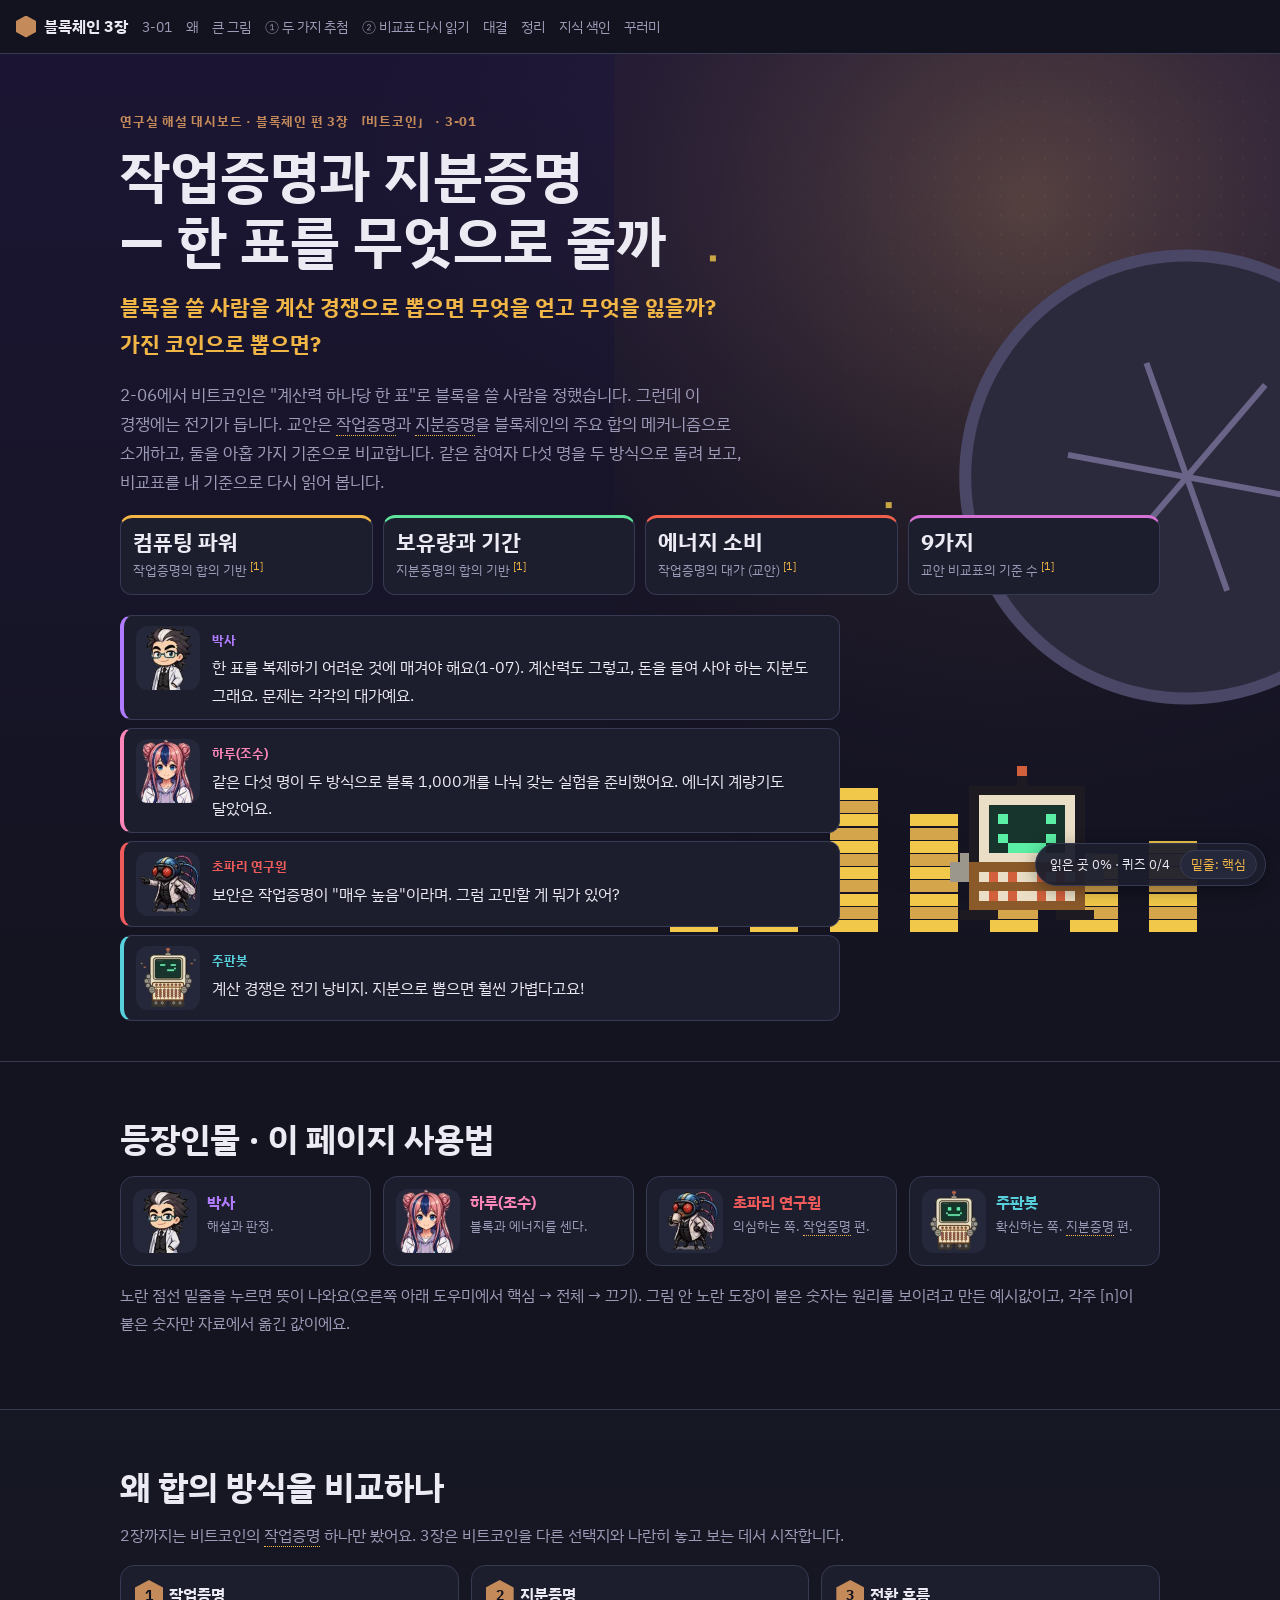
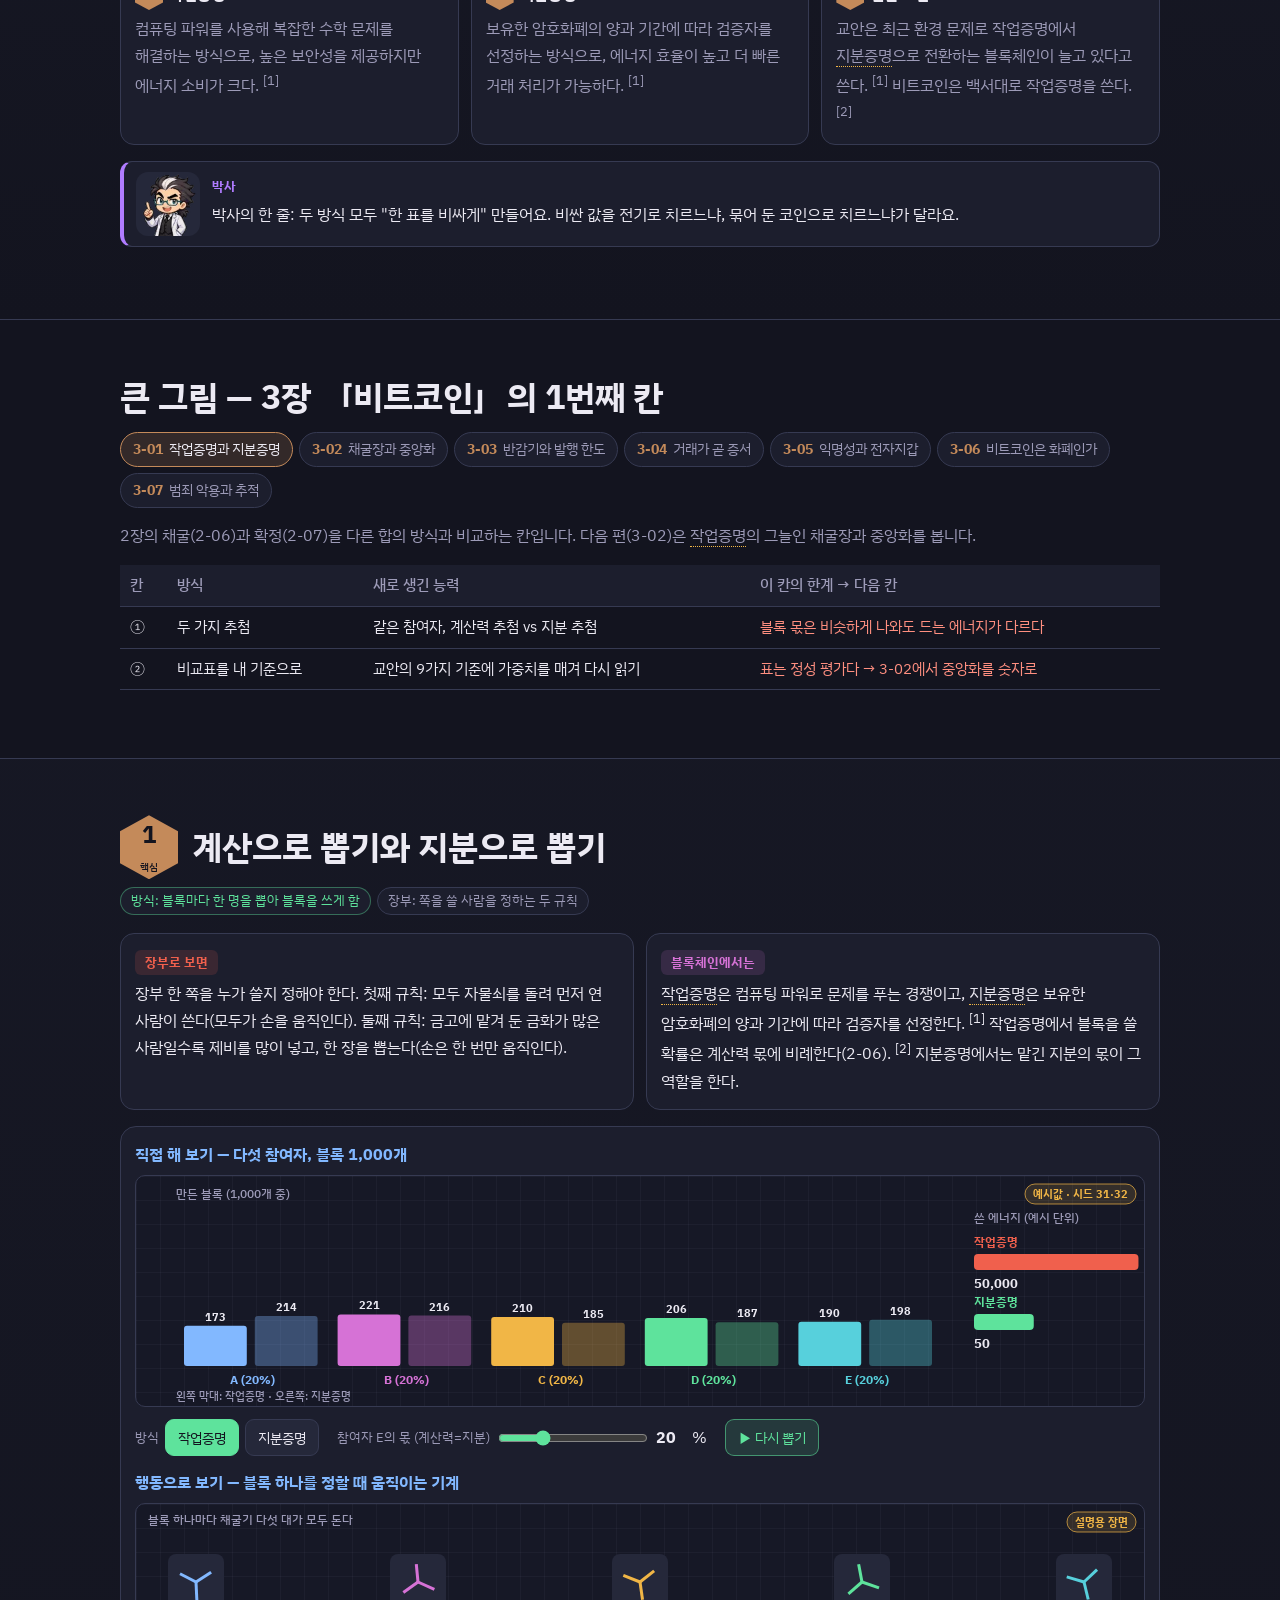
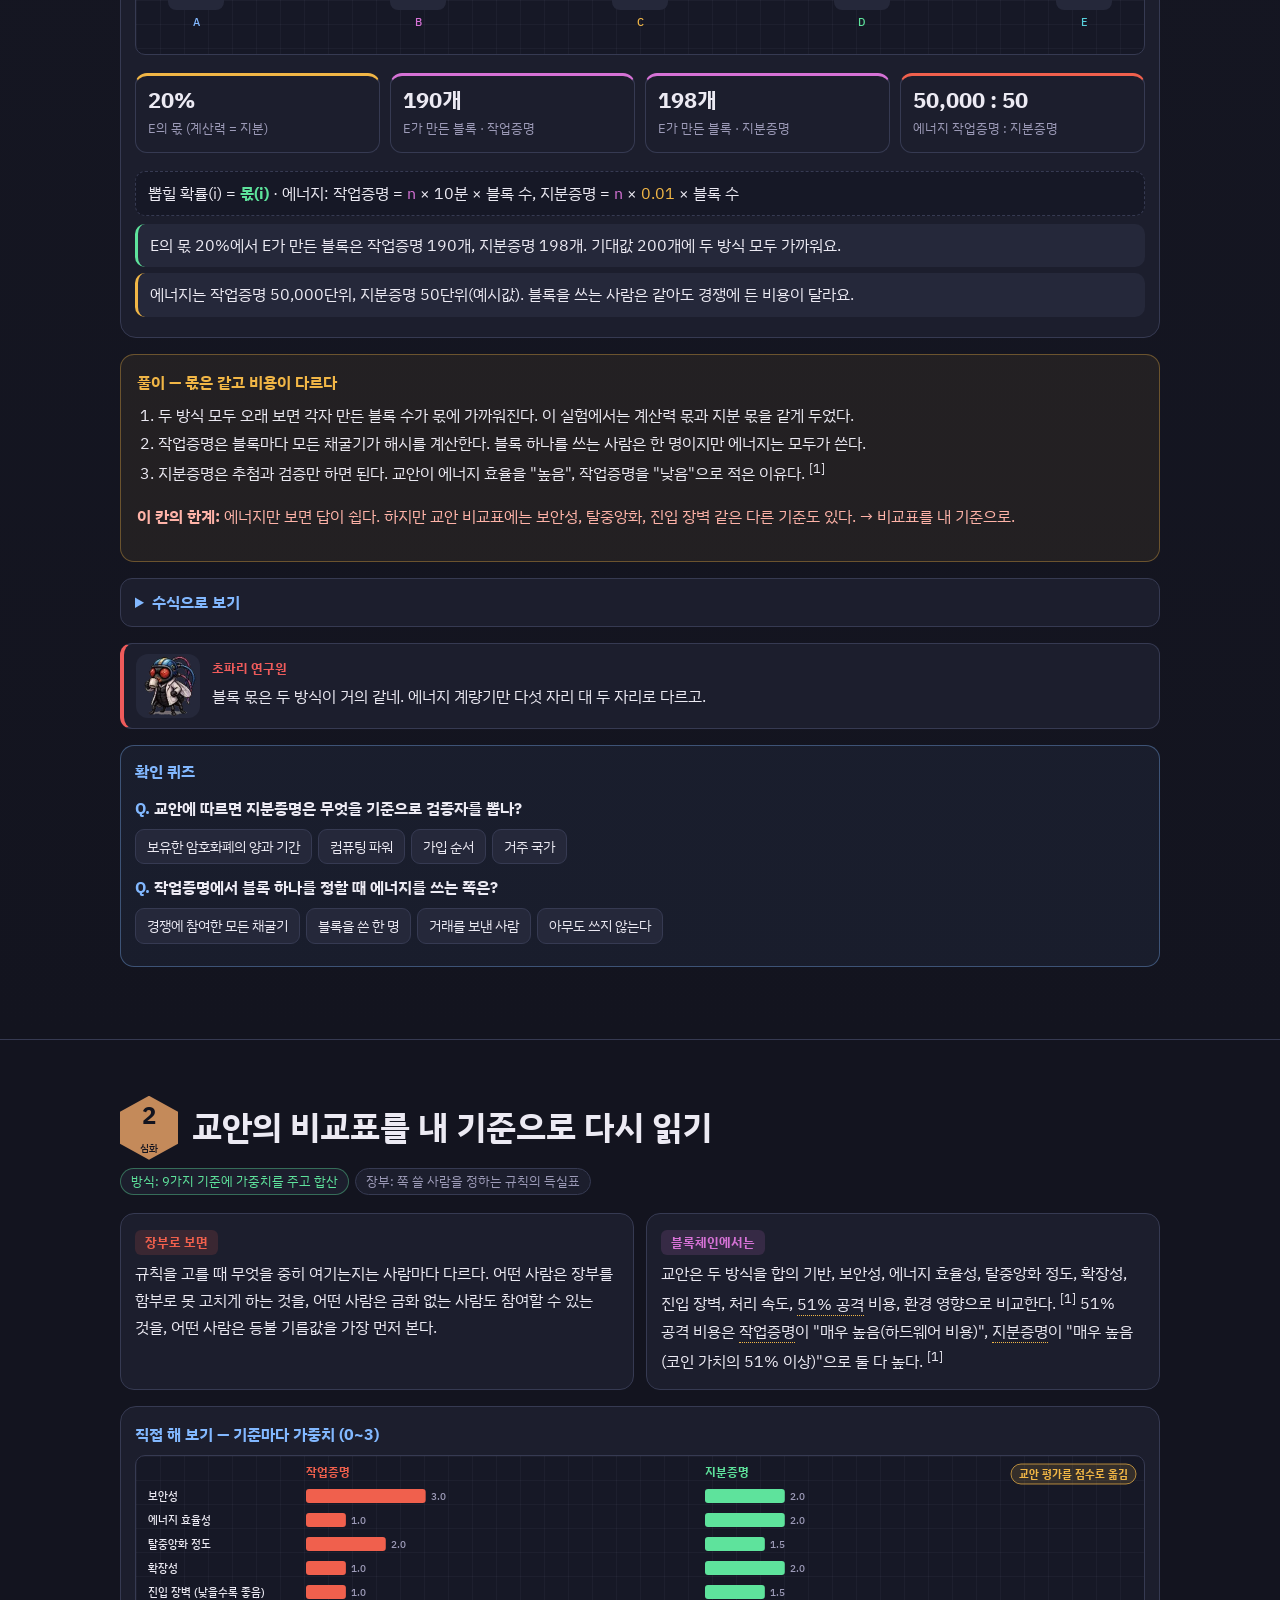
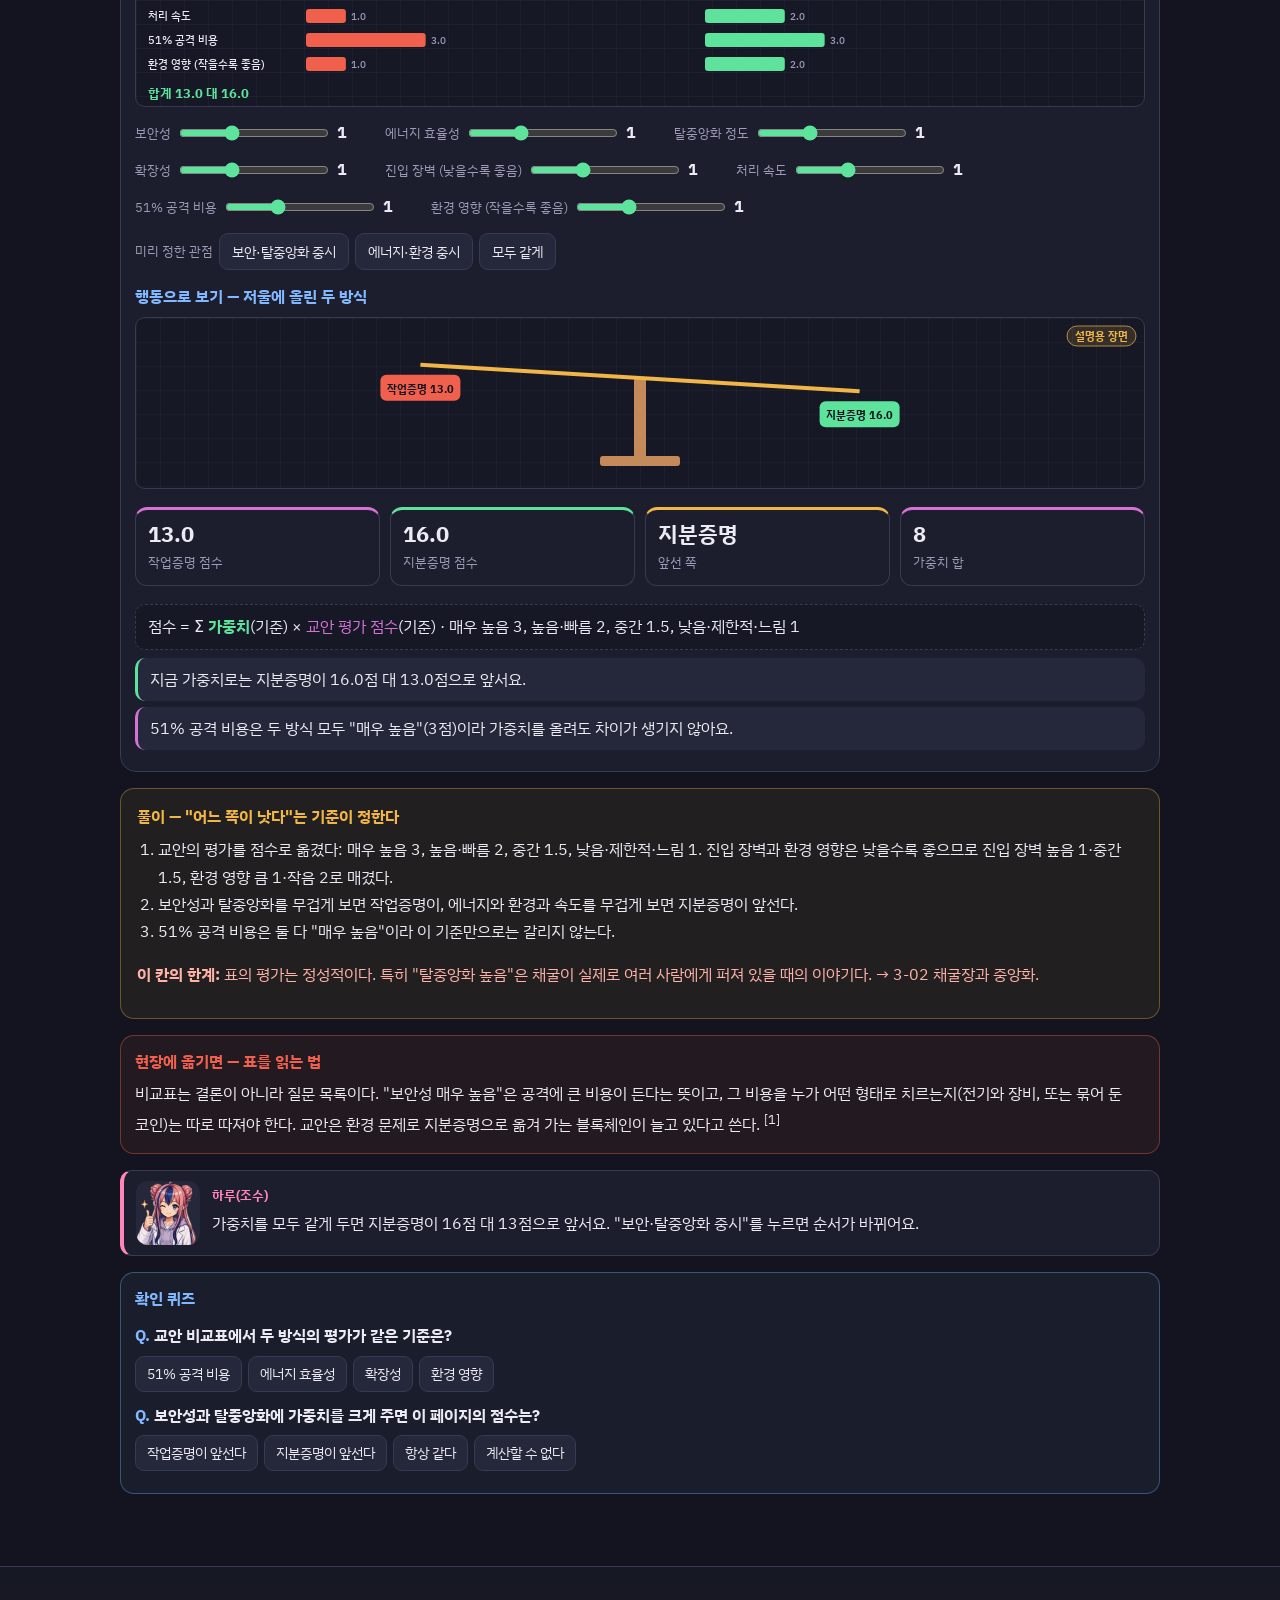
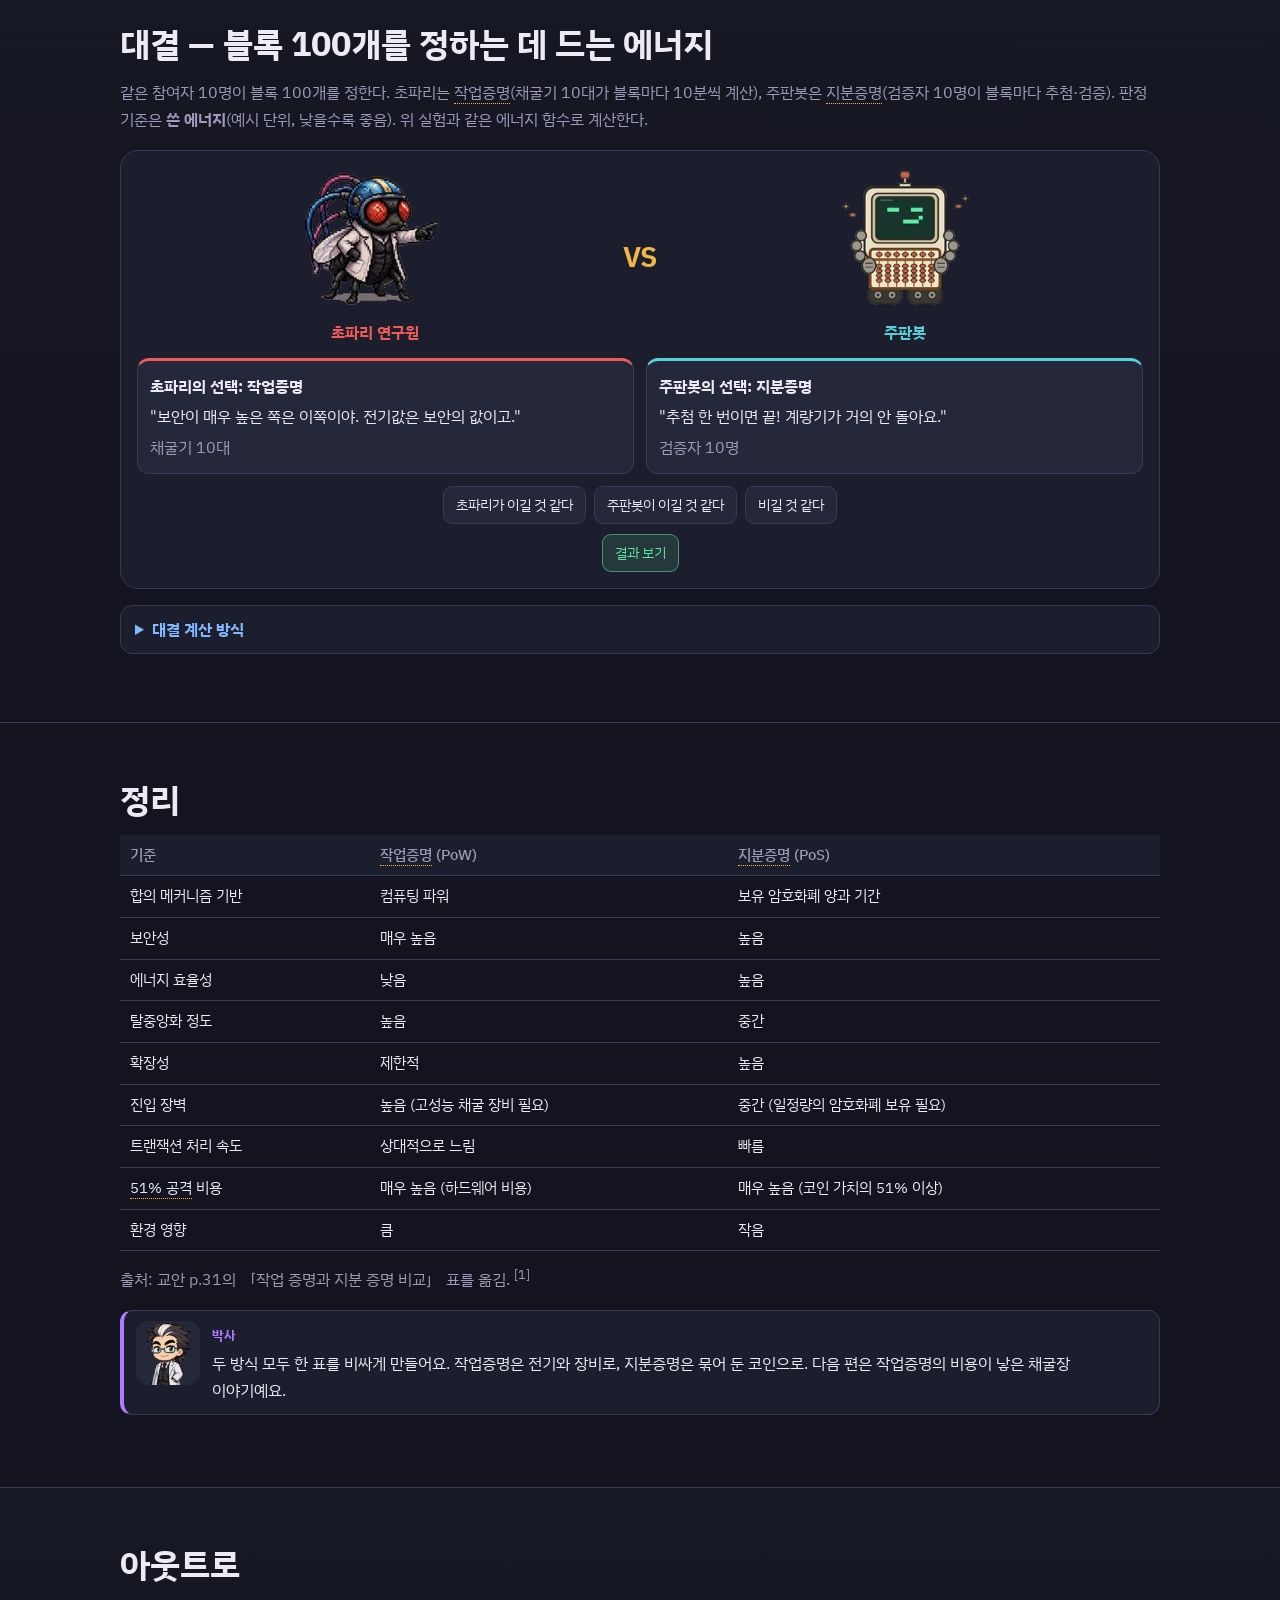
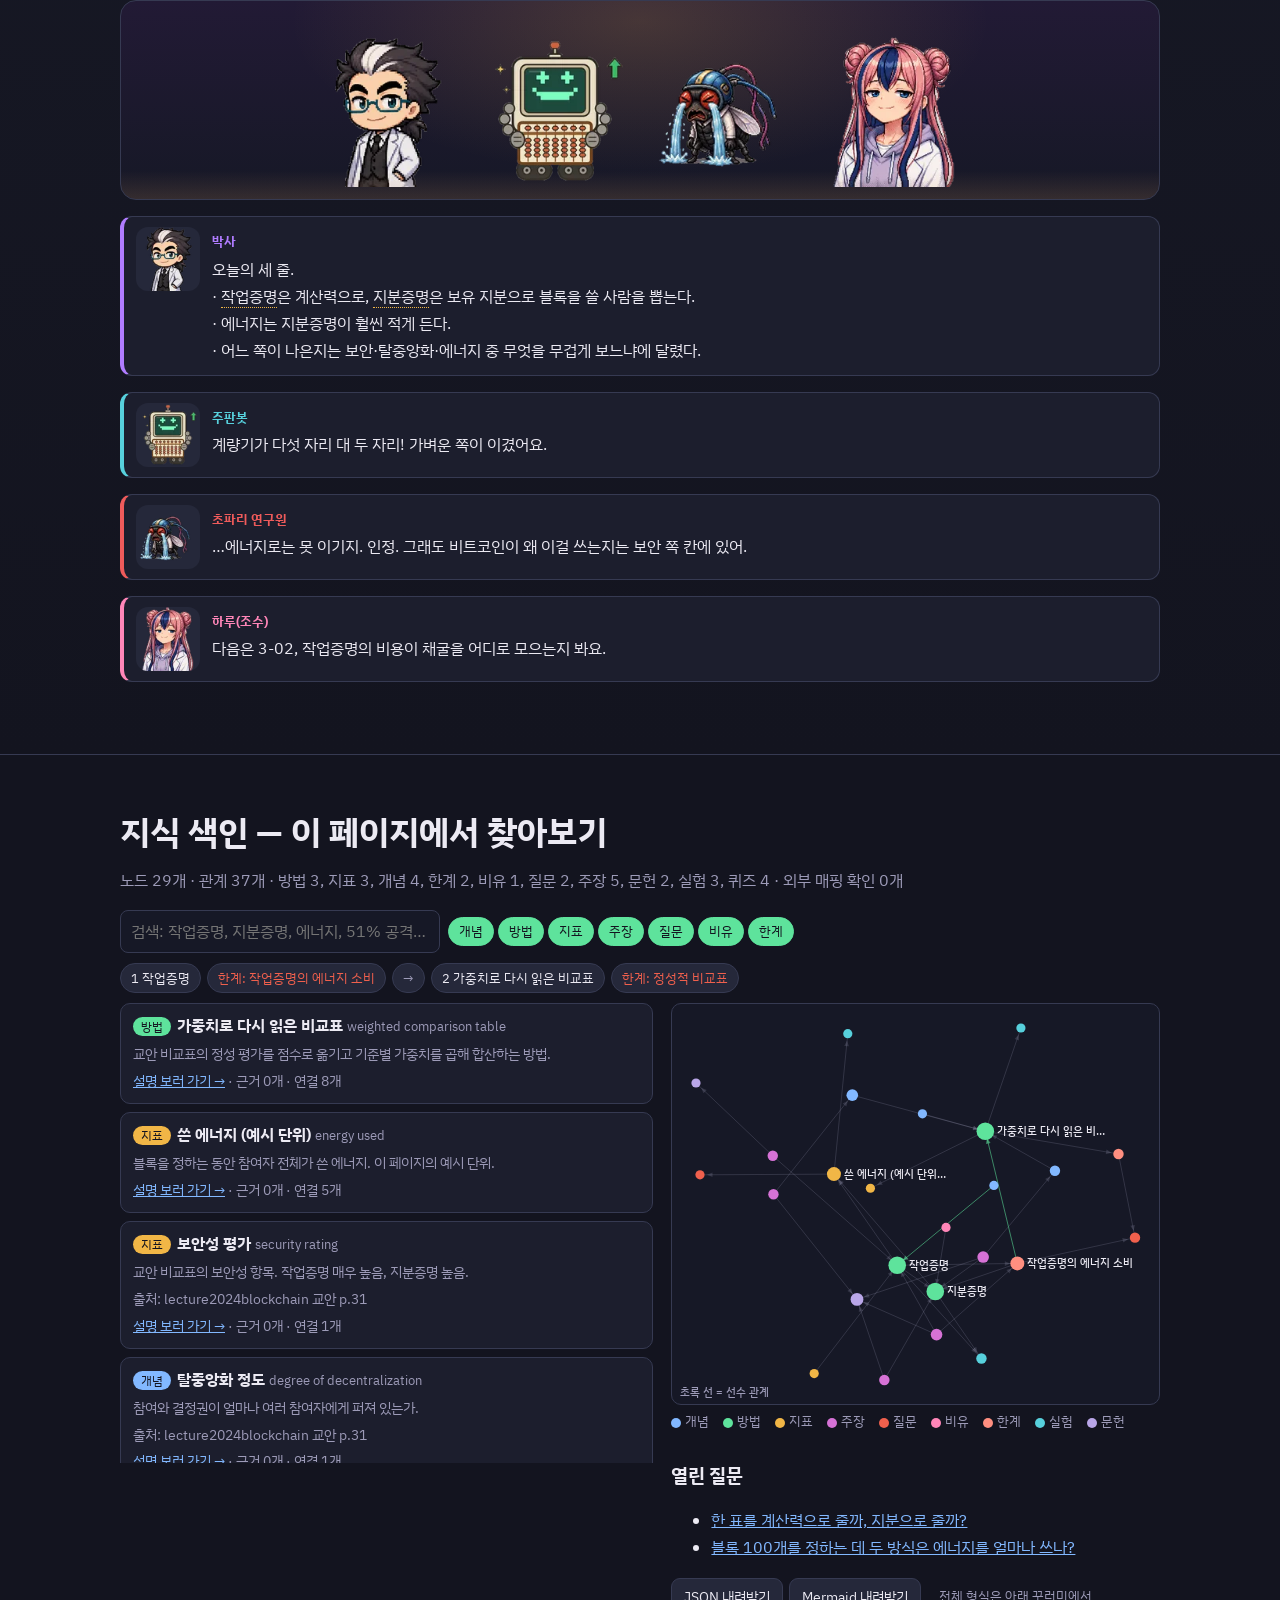
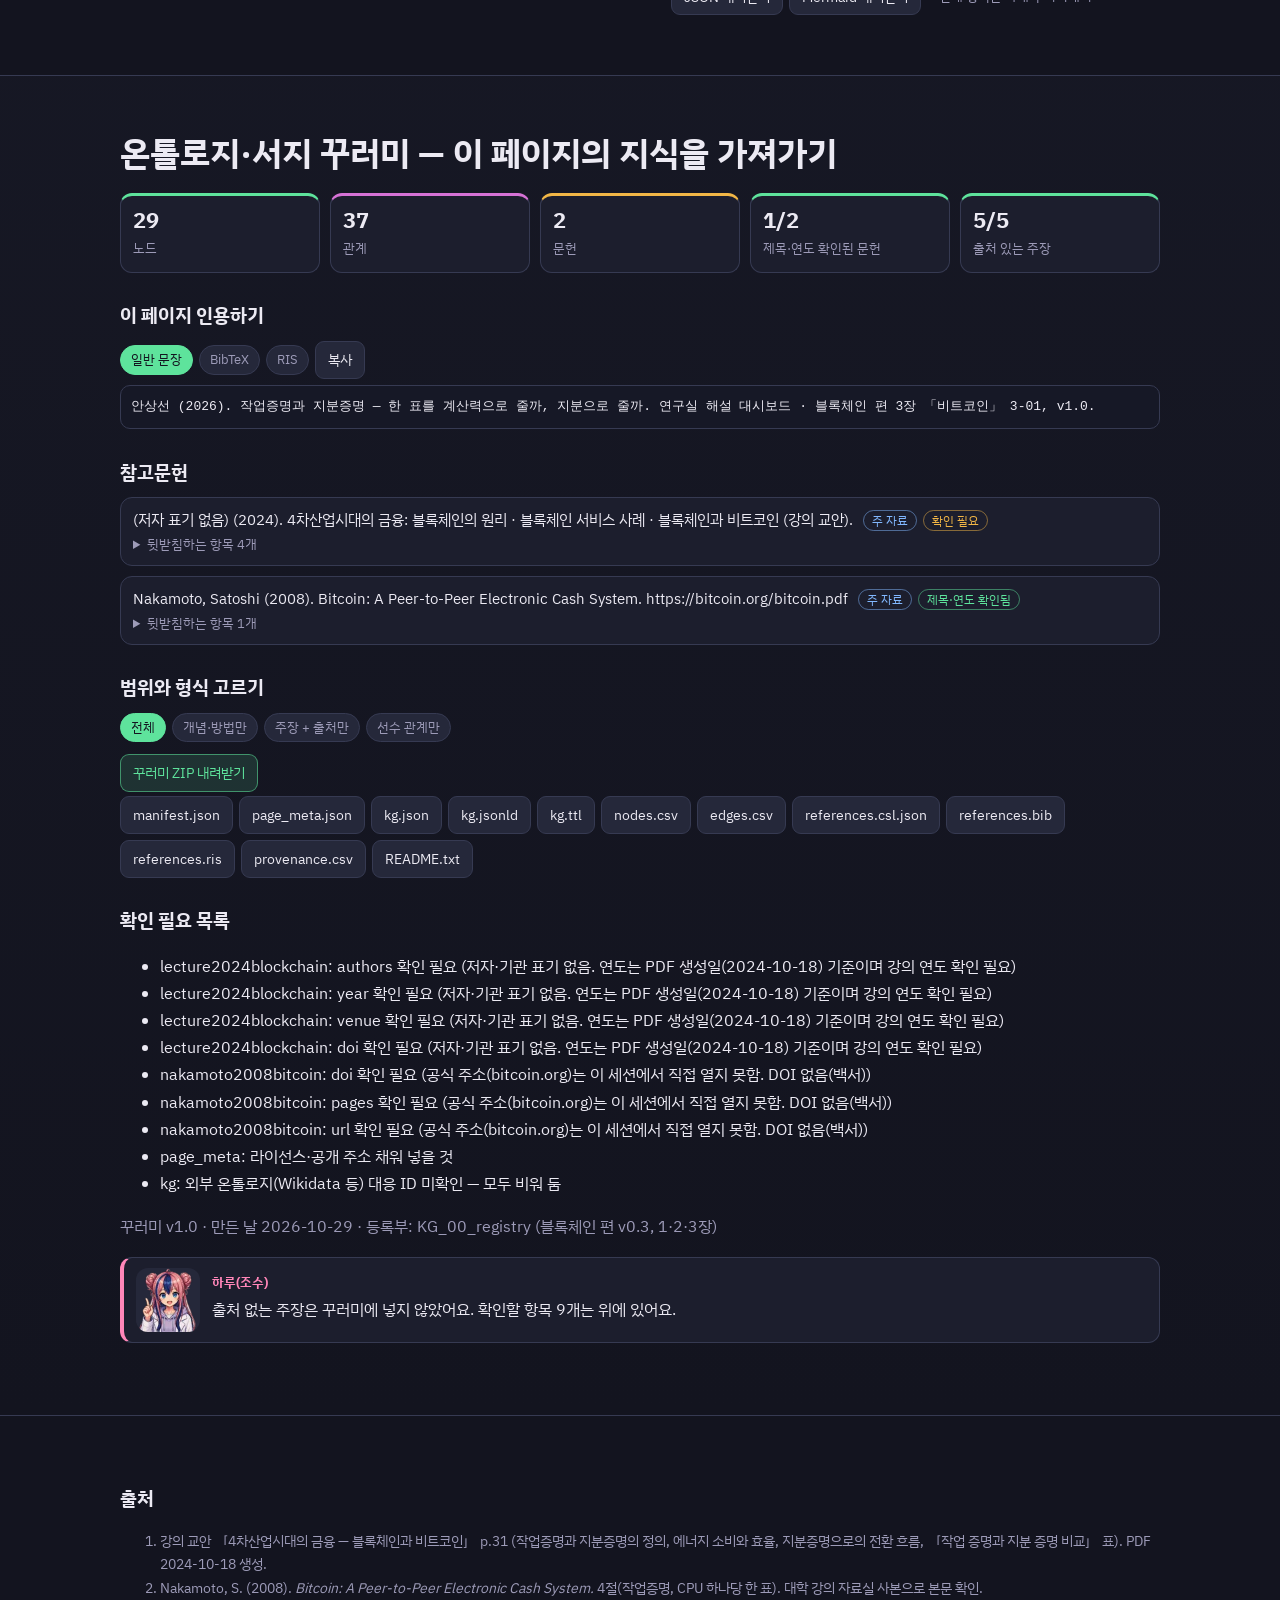
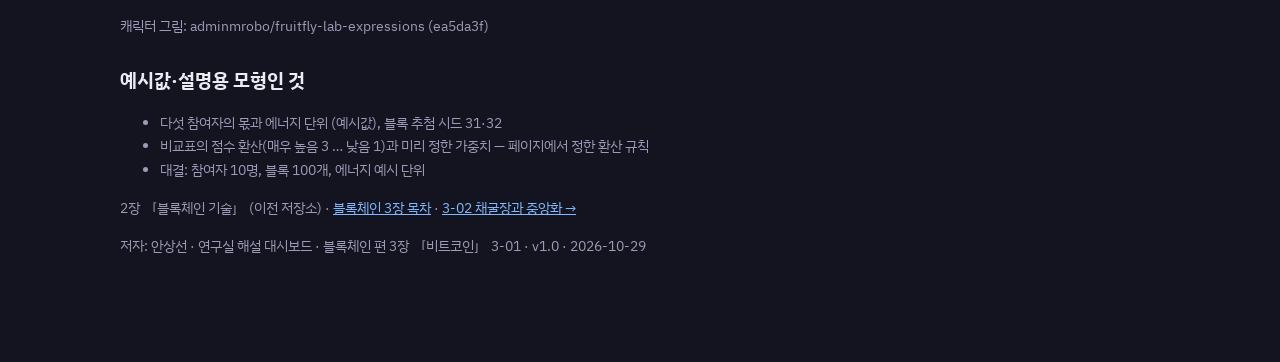
==== commit a66357fd: "연구실 로봇 교체: Money-Robo → 주판봇(AbaBot)" ====
--- a/3-01_pow-vs-pos.html
+++ b/3-01_pow-vs-pos.html
@@ -29,13 +29,13 @@
       <p class="lead">2-06에서 비트코인은 "계산력 하나당 한 표"로 블록을 쓸 사람을 정했습니다. 그런데 이 경쟁에는 전기가 듭니다. 교안은 작업증명과 지분증명을 블록체인의 주요 합의 메커니즘으로 소개하고, 둘을 아홉 가지 기준으로 비교합니다. 같은 참여자 다섯 명을 두 방식으로 돌려 보고, 비교표를 내 기준으로 다시 읽어 봅니다.</p>
     </div>
     <section class="kpis" aria-label="숫자 요약"><div class="kpi a"><b>컴퓨팅 파워</b><span>작업증명의 합의 기반 <sup>[1]</sup></span></div><div class="kpi g"><b>보유량과 기간</b><span>지분증명의 합의 기반 <sup>[1]</sup></span></div><div class="kpi r"><b>에너지 소비</b><span>작업증명의 대가 (교안) <sup>[1]</sup></span></div><div class="kpi m"><b>9가지</b><span>교안 비교표의 기준 수 <sup>[1]</sup></span></div></section>
-    <div class="dialog" aria-label="캐릭터 대화"><div class="say " data-who="doc"><img class="who" data-who="doc" data-mood="think" data-img="doc_e09" alt="" aria-hidden="true"><div><b class="name">박사</b><p>한 표를 복제하기 어려운 것에 매겨야 해요(1-07). 계산력도 그렇고, 돈을 들여 사야 하는 지분도 그래요. 문제는 각각의 대가예요.</p></div></div><div class="say " data-who="asst"><img class="who" data-who="asst" data-mood="smile" data-img="asst_e13" alt="" aria-hidden="true"><div><b class="name">하루(조수)</b><p>같은 다섯 명이 두 방식으로 블록 1,000개를 나눠 갖는 실험을 준비했어요. 에너지 계량기도 달았어요.</p></div></div><div class="say " data-who="fly"><img class="who" data-who="fly" data-mood="point" data-img="fly_e08" alt="" aria-hidden="true"><div><b class="name">초파리 연구원</b><p>보안은 작업증명이 "매우 높음"이라며. 그럼 고민할 게 뭐가 있어?</p></div></div><div class="say " data-who="robo"><img class="who" data-who="robo" data-mood="coin" data-img="robo_e16" alt="" aria-hidden="true"><div><b class="name">Money-Robo</b><p>계산 경쟁은 전기 낭비지. 지분으로 뽑으면 훨씬 가볍다고요!</p></div></div></div>
+    <div class="dialog" aria-label="캐릭터 대화"><div class="say " data-who="doc"><img class="who" data-who="doc" data-mood="think" data-img="doc_e09" alt="" aria-hidden="true"><div><b class="name">박사</b><p>한 표를 복제하기 어려운 것에 매겨야 해요(1-07). 계산력도 그렇고, 돈을 들여 사야 하는 지분도 그래요. 문제는 각각의 대가예요.</p></div></div><div class="say " data-who="asst"><img class="who" data-who="asst" data-mood="smile" data-img="asst_e13" alt="" aria-hidden="true"><div><b class="name">하루(조수)</b><p>같은 다섯 명이 두 방식으로 블록 1,000개를 나눠 갖는 실험을 준비했어요. 에너지 계량기도 달았어요.</p></div></div><div class="say " data-who="fly"><img class="who" data-who="fly" data-mood="point" data-img="fly_e08" alt="" aria-hidden="true"><div><b class="name">초파리 연구원</b><p>보안은 작업증명이 "매우 높음"이라며. 그럼 고민할 게 뭐가 있어?</p></div></div><div class="say " data-who="robo"><img class="who" data-who="robo" data-mood="coin" data-img="robo_e16" alt="" aria-hidden="true"><div><b class="name">주판봇</b><p>계산 경쟁은 전기 낭비지. 지분으로 뽑으면 훨씬 가볍다고요!</p></div></div></div>
   </div>
 </header>
 
 <section class="level" id="cast"><div class="wrap">
   <h2>등장인물 · 이 페이지 사용법</h2>
-  <div class="cast"><div><img class="who" data-who="doc" data-mood="front" data-img="doc_e08" alt="" aria-hidden="true"><div><b style="color:var(--c-doc)">박사</b><small>해설과 판정.</small></div></div><div><img class="who" data-who="asst" data-mood="smile" data-img="asst_e13" alt="" aria-hidden="true"><div><b style="color:var(--c-asst)">하루(조수)</b><small>블록과 에너지를 센다.</small></div></div><div><img class="who" data-who="fly" data-mood="clip" data-img="fly_e10" alt="" aria-hidden="true"><div><b style="color:var(--c-fly)">초파리 연구원</b><small>의심하는 쪽. 작업증명 편.</small></div></div><div><img class="who" data-who="robo" data-mood="smile" data-img="robo_e13" alt="" aria-hidden="true"><div><b style="color:var(--c-robo)">Money-Robo</b><small>확신하는 쪽. 지분증명 편.</small></div></div></div>
+  <div class="cast"><div><img class="who" data-who="doc" data-mood="front" data-img="doc_e08" alt="" aria-hidden="true"><div><b style="color:var(--c-doc)">박사</b><small>해설과 판정.</small></div></div><div><img class="who" data-who="asst" data-mood="smile" data-img="asst_e13" alt="" aria-hidden="true"><div><b style="color:var(--c-asst)">하루(조수)</b><small>블록과 에너지를 센다.</small></div></div><div><img class="who" data-who="fly" data-mood="clip" data-img="fly_e10" alt="" aria-hidden="true"><div><b style="color:var(--c-fly)">초파리 연구원</b><small>의심하는 쪽. 작업증명 편.</small></div></div><div><img class="who" data-who="robo" data-mood="smile" data-img="robo_e13" alt="" aria-hidden="true"><div><b style="color:var(--c-robo)">주판봇</b><small>확신하는 쪽. 지분증명 편.</small></div></div></div>
   <p class="sub">노란 점선 밑줄을 누르면 뜻이 나와요(오른쪽 아래 도우미에서 핵심 → 전체 → 끄기). 그림 안 노란 도장이 붙은 숫자는 원리를 보이려고 만든 예시값이고, 각주 [n]이 붙은 숫자만 자료에서 옮긴 값이에요.</p>
 </div></section>
 
@@ -106,25 +106,25 @@
 
 <section class="level" id="duel"><div class="wrap">
   <h2>대결 — 블록 100개를 정하는 데 드는 에너지</h2>
-  <p class="sub">같은 참여자 10명이 블록 100개를 정한다. 초파리는 작업증명(채굴기 10대가 블록마다 10분씩 계산), Money-Robo는 지분증명(검증자 10명이 블록마다 추첨·검증). 판정 기준은 <b>쓴 에너지</b>(예시 단위, 낮을수록 좋음). 위 실험과 같은 에너지 함수로 계산한다.</p>
+  <p class="sub">같은 참여자 10명이 블록 100개를 정한다. 초파리는 작업증명(채굴기 10대가 블록마다 10분씩 계산), 주판봇은 지분증명(검증자 10명이 블록마다 추첨·검증). 판정 기준은 <b>쓴 에너지</b>(예시 단위, 낮을수록 좋음). 위 실험과 같은 에너지 함수로 계산한다.</p>
   <div class="duel" id="duelBox">
     <div class="duelhead">
       <div><img data-who="fly" data-mood="point" data-img="fly_e08" data-face="right" alt="" aria-hidden="true"><div style="color:var(--c-fly);font-weight:700">초파리 연구원</div></div>
       <div class="vs">VS</div>
-      <div><img data-who="robo" data-mood="coin" data-img="robo_e16" data-face="left" alt="" aria-hidden="true"><div style="color:var(--c-robo);font-weight:700">Money-Robo</div></div>
+      <div><img data-who="robo" data-mood="coin" data-img="robo_e16" data-face="left" alt="" aria-hidden="true"><div style="color:var(--c-robo);font-weight:700">주판봇</div></div>
     </div>
     <div class="choices">
       <div class="choice fly"><b>초파리의 선택: 작업증명</b><p>"보안이 매우 높은 쪽은 이쪽이야. 전기값은 보안의 값이고."</p><p class="sub" style="margin:0">채굴기 10대</p></div>
-      <div class="choice robo"><b>Money-Robo의 선택: 지분증명</b><p>"추첨 한 번이면 끝! 계량기가 거의 안 돌아요."</p><p class="sub" style="margin:0">검증자 10명</p></div>
+      <div class="choice robo"><b>주판봇의 선택: 지분증명</b><p>"추첨 한 번이면 끝! 계량기가 거의 안 돌아요."</p><p class="sub" style="margin:0">검증자 10명</p></div>
     </div>
     <div class="guess" role="group" aria-label="먼저 맞혀 보기">
       <button class="bt" data-g="F" aria-pressed="false">초파리가 이길 것 같다</button>
-      <button class="bt" data-g="R" aria-pressed="false">Money-Robo가 이길 것 같다</button>
+      <button class="bt" data-g="R" aria-pressed="false">주판봇이 이길 것 같다</button>
       <button class="bt" data-g="D" aria-pressed="false">비길 것 같다</button>
     </div>
     <div style="text-align:center"><button class="bt primary reveal">결과 보기</button></div>
     <div class="after">
-      <div class="score"><span class="f">초파리 <i id="scF">0</i></span><span class="r">Money-Robo <i id="scR">0</i></span></div>
+      <div class="score"><span class="f">초파리 <i id="scF">0</i></span><span class="r">주판봇 <i id="scR">0</i></span></div>
       <div class="bars" aria-live="polite"></div>
       <div class="say asst" data-who="asst"><img class="who" data-who="asst" data-mood="firm" data-img="asst_e12" alt="" aria-hidden="true"><div><b class="name">하루(조수)</b><p>—</p></div></div>
       <div class="say verdict" data-who="doc"><img class="who" data-who="doc" data-mood="judge" data-img="doc_e10" alt="" aria-hidden="true"><div><b class="name">박사</b><p>—</p></div></div>
@@ -153,8 +153,8 @@
 
 <section class="level" id="outro"><div class="wrap">
   <h2>아웃트로</h2>
-  <div class="stage" data-img="sc_3_01_outro" role="img" aria-label="무대 위에서 Money-Robo가 두 팔을 들고, 초파리 연구원이 폭포 눈물을 흘리며 인정하는 장면"><img data-who="doc" data-mood="front" data-img="doc_e08" alt="" aria-hidden="true"><img data-who="robo" data-mood="happy" data-img="robo_e12" alt="" aria-hidden="true"><img data-who="fly" data-mood="cry" data-img="fly_e21" alt="" aria-hidden="true"><img data-who="asst" data-mood="e16" data-img="asst_e16" alt="" aria-hidden="true"></div>
-  <div class="say " data-who="doc"><img class="who" data-who="doc" data-mood="front" data-img="doc_e08" alt="" aria-hidden="true"><div><b class="name">박사</b><p>오늘의 세 줄.<br>· 작업증명은 계산력으로, 지분증명은 보유 지분으로 블록을 쓸 사람을 뽑는다.<br>· 에너지는 지분증명이 훨씬 적게 든다.<br>· 어느 쪽이 나은지는 보안·탈중앙화·에너지 중 무엇을 무겁게 보느냐에 달렸다.</p></div></div><div class="say " data-who="robo"><img class="who" data-who="robo" data-mood="happy" data-img="robo_e12" alt="" aria-hidden="true"><div><b class="name">Money-Robo</b><p>계량기가 다섯 자리 대 두 자리! 가벼운 쪽이 이겼어요.</p></div></div><div class="say " data-who="fly"><img class="who" data-who="fly" data-mood="cry" data-img="fly_e21" alt="" aria-hidden="true"><div><b class="name">초파리 연구원</b><p>…에너지로는 못 이기지. 인정. 그래도 비트코인이 왜 이걸 쓰는지는 보안 쪽 칸에 있어.</p></div></div><div class="say " data-who="asst"><img class="who" data-who="asst" data-mood="e16" data-img="asst_e16" alt="" aria-hidden="true"><div><b class="name">하루(조수)</b><p>다음은 3-02, 작업증명의 비용이 채굴을 어디로 모으는지 봐요.</p></div></div>
+  <div class="stage" data-img="sc_3_01_outro" role="img" aria-label="무대 위에서 주판봇이 두 팔을 들고, 초파리 연구원이 폭포 눈물을 흘리며 인정하는 장면"><img data-who="doc" data-mood="front" data-img="doc_e08" alt="" aria-hidden="true"><img data-who="robo" data-mood="happy" data-img="robo_e12" alt="" aria-hidden="true"><img data-who="fly" data-mood="cry" data-img="fly_e21" alt="" aria-hidden="true"><img data-who="asst" data-mood="e16" data-img="asst_e16" alt="" aria-hidden="true"></div>
+  <div class="say " data-who="doc"><img class="who" data-who="doc" data-mood="front" data-img="doc_e08" alt="" aria-hidden="true"><div><b class="name">박사</b><p>오늘의 세 줄.<br>· 작업증명은 계산력으로, 지분증명은 보유 지분으로 블록을 쓸 사람을 뽑는다.<br>· 에너지는 지분증명이 훨씬 적게 든다.<br>· 어느 쪽이 나은지는 보안·탈중앙화·에너지 중 무엇을 무겁게 보느냐에 달렸다.</p></div></div><div class="say " data-who="robo"><img class="who" data-who="robo" data-mood="happy" data-img="robo_e12" alt="" aria-hidden="true"><div><b class="name">주판봇</b><p>계량기가 다섯 자리 대 두 자리! 가벼운 쪽이 이겼어요.</p></div></div><div class="say " data-who="fly"><img class="who" data-who="fly" data-mood="cry" data-img="fly_e21" alt="" aria-hidden="true"><div><b class="name">초파리 연구원</b><p>…에너지로는 못 이기지. 인정. 그래도 비트코인이 왜 이걸 쓰는지는 보안 쪽 칸에 있어.</p></div></div><div class="say " data-who="asst"><img class="who" data-who="asst" data-mood="e16" data-img="asst_e16" alt="" aria-hidden="true"><div><b class="name">하루(조수)</b><p>다음은 3-02, 작업증명의 비용이 채굴을 어디로 모으는지 봐요.</p></div></div>
 </div></section>
 
 <section class="level" id="kg"><div class="wrap">
@@ -273,10 +273,10 @@
     ins($('#ins2'),m);drawA();}
   mod(c2b,drawB,true);addEventListener('resize',upd);upd();})();
 
-Duel({names:{fly:'초파리 (작업증명)',robo:'Money-Robo (지분증명)'},higherIsBetter:false,drawMargin:0,
+Duel({names:{fly:'초파리 (작업증명)',robo:'주판봇 (지분증명)'},higherIsBetter:false,drawMargin:0,
   run:function(){return {fly:energy('pow',10,100),robo:energy('pos',10,100)};},bar:function(v){return Math.max(0.02,Math.log10(v)/5);},fmt:function(v){return fmt(v)+'단위';},
   lesson:'에너지만 보면 지분증명이 훨씬 적게 든다. 보안과 탈중앙화는 다른 저울에 올려야 한다',
-  say:function(r){return '블록 100개에 쓴 에너지는 초파리 쪽 '+fmt(r.fly)+'단위, Money-Robo 쪽 '+fmt(r.robo)+'단위예요(예시 단위). 약 '+fmt(r.fly/r.robo)+'배 차이고, 막대는 로그 눈금이에요.';}});
+  say:function(r){return '블록 100개에 쓴 에너지는 초파리 쪽 '+fmt(r.fly)+'단위, 주판봇 쪽 '+fmt(r.robo)+'단위예요(예시 단위). 약 '+fmt(r.fly/r.robo)+'배 차이고, 막대는 로그 눈금이에요.';}});
 }});
 
 </script>
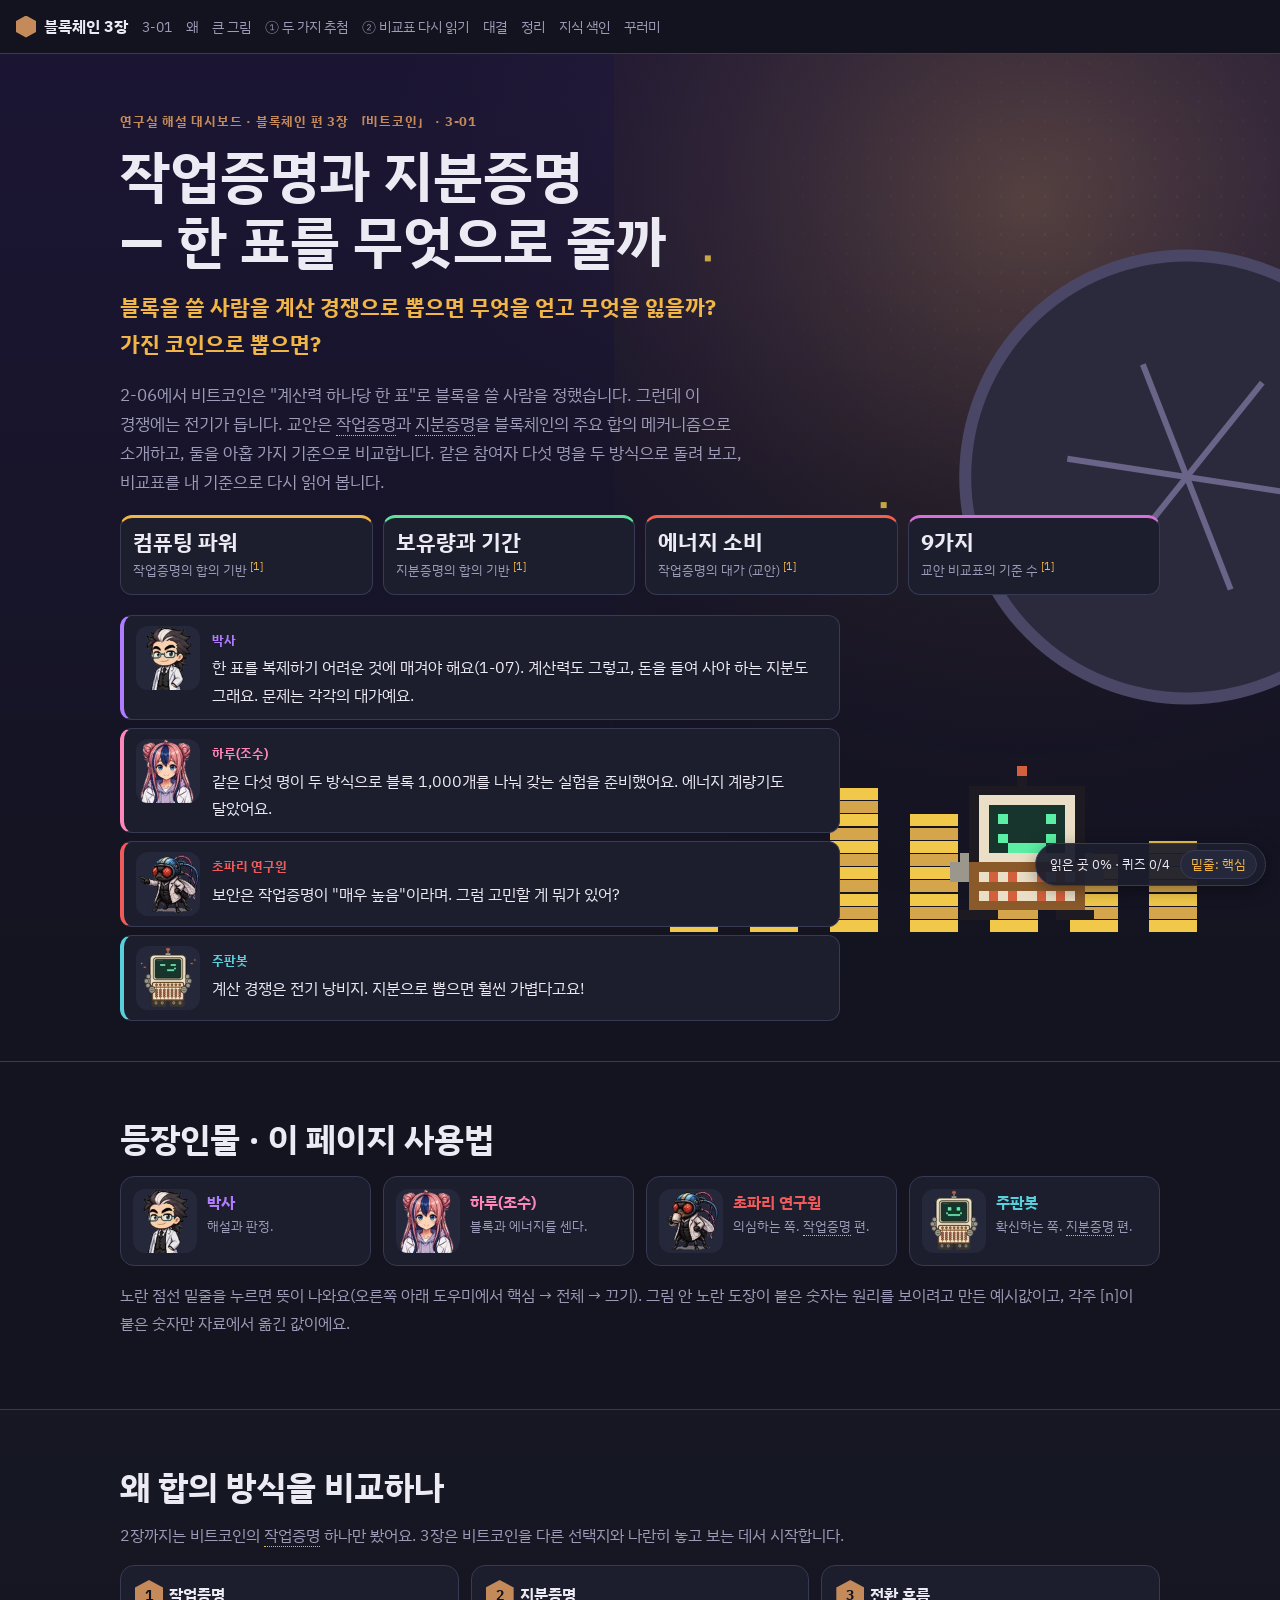
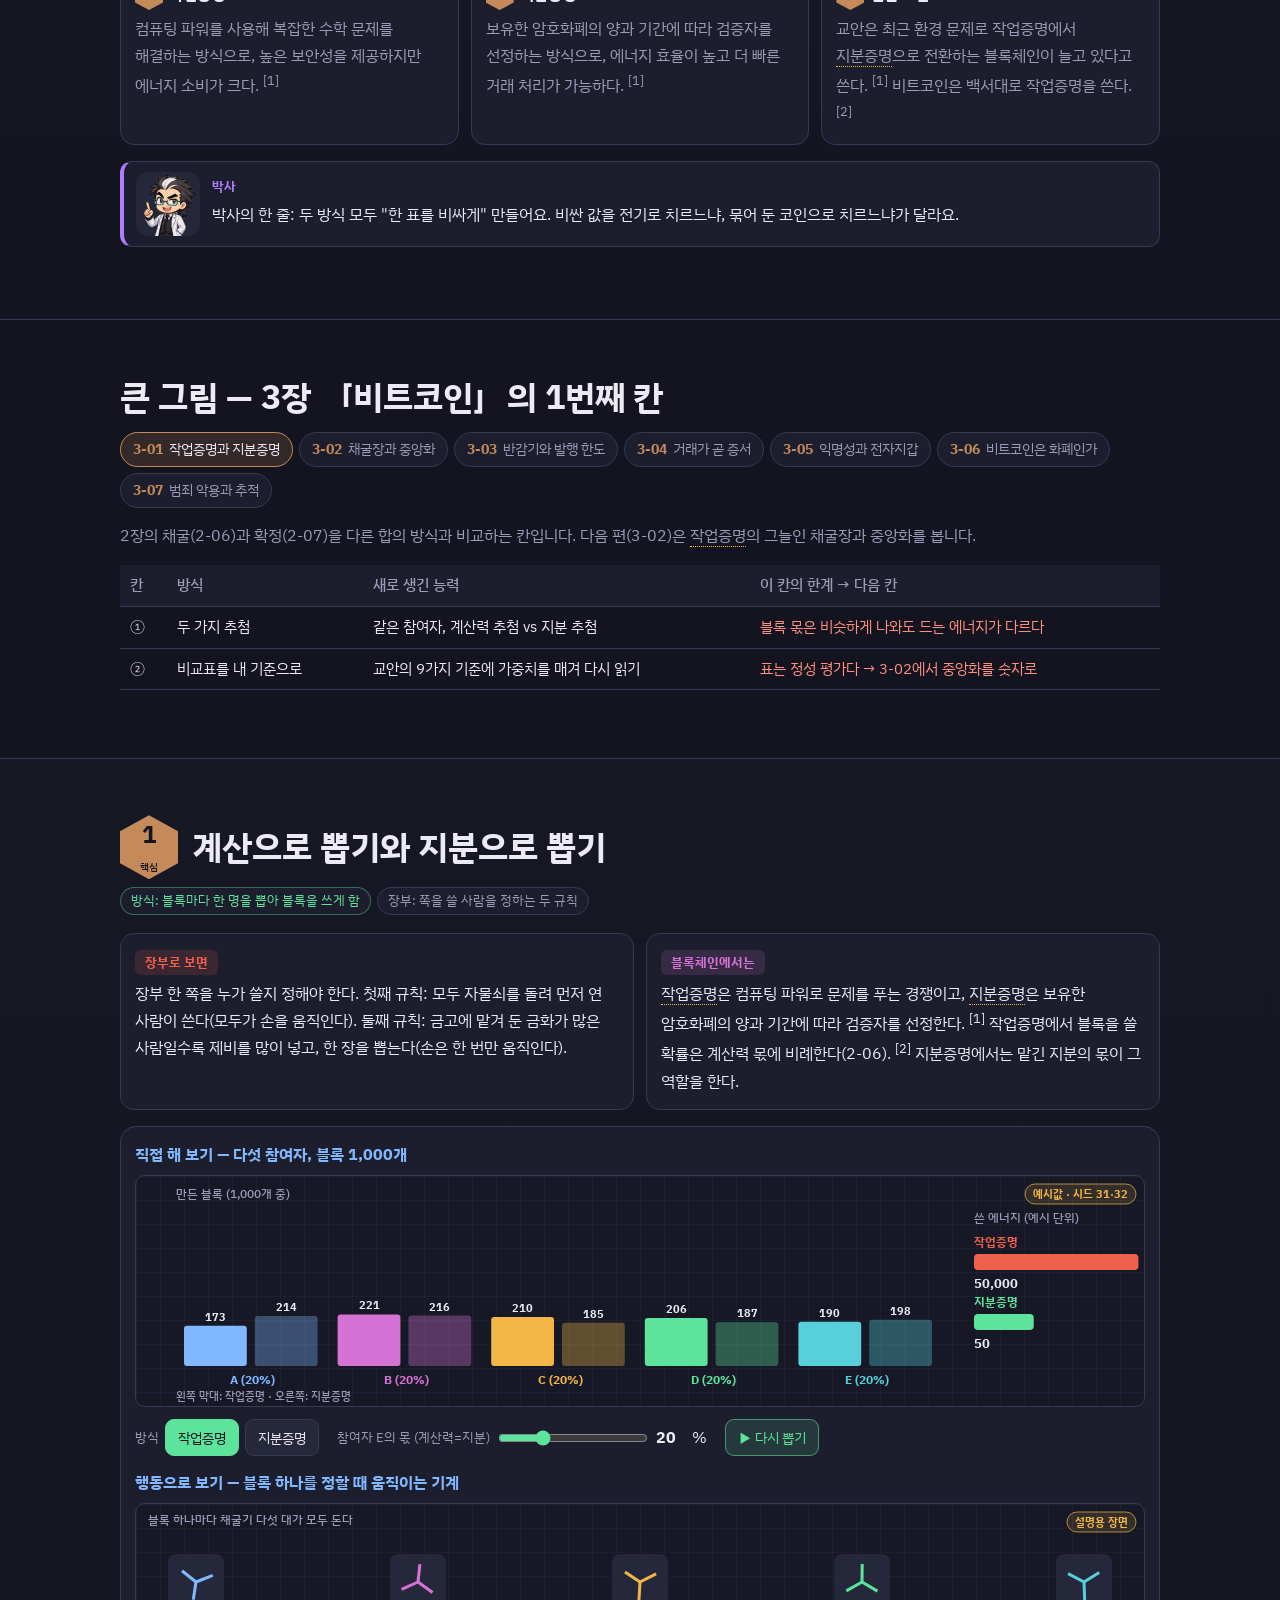
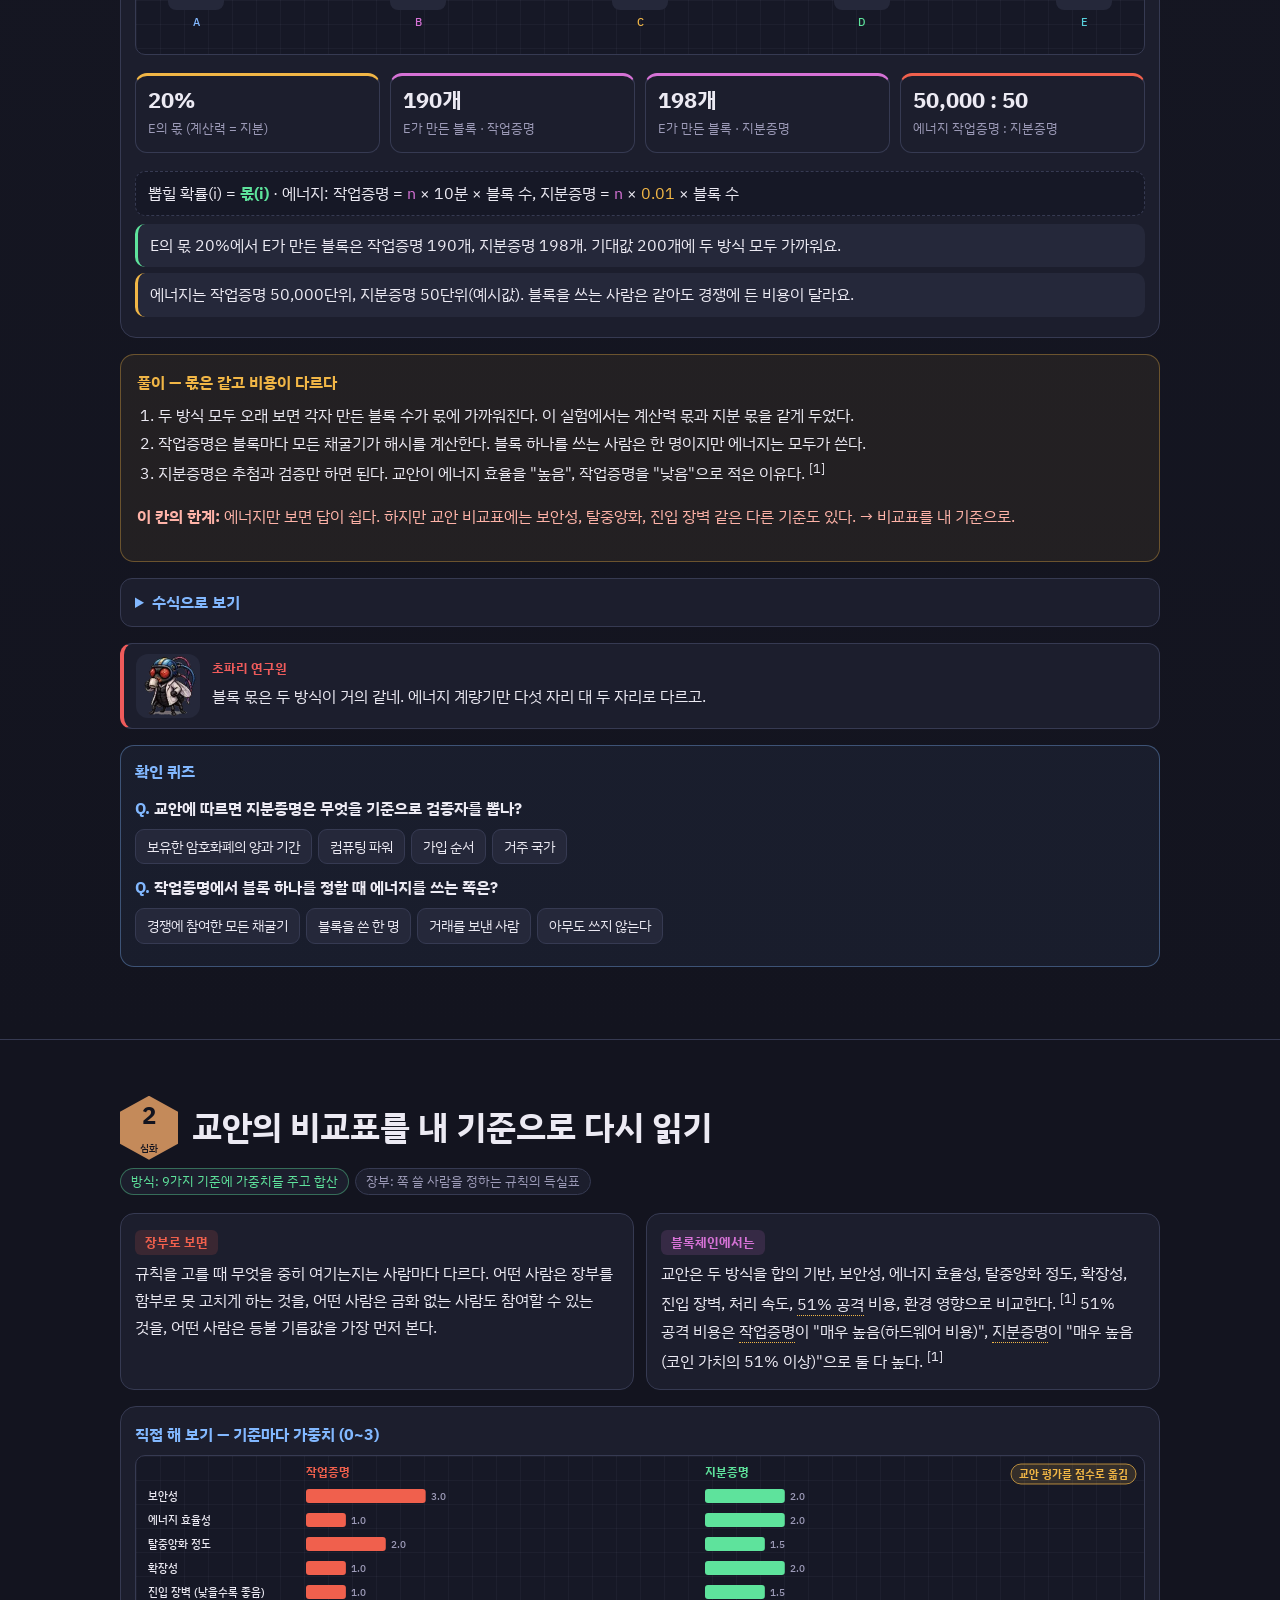
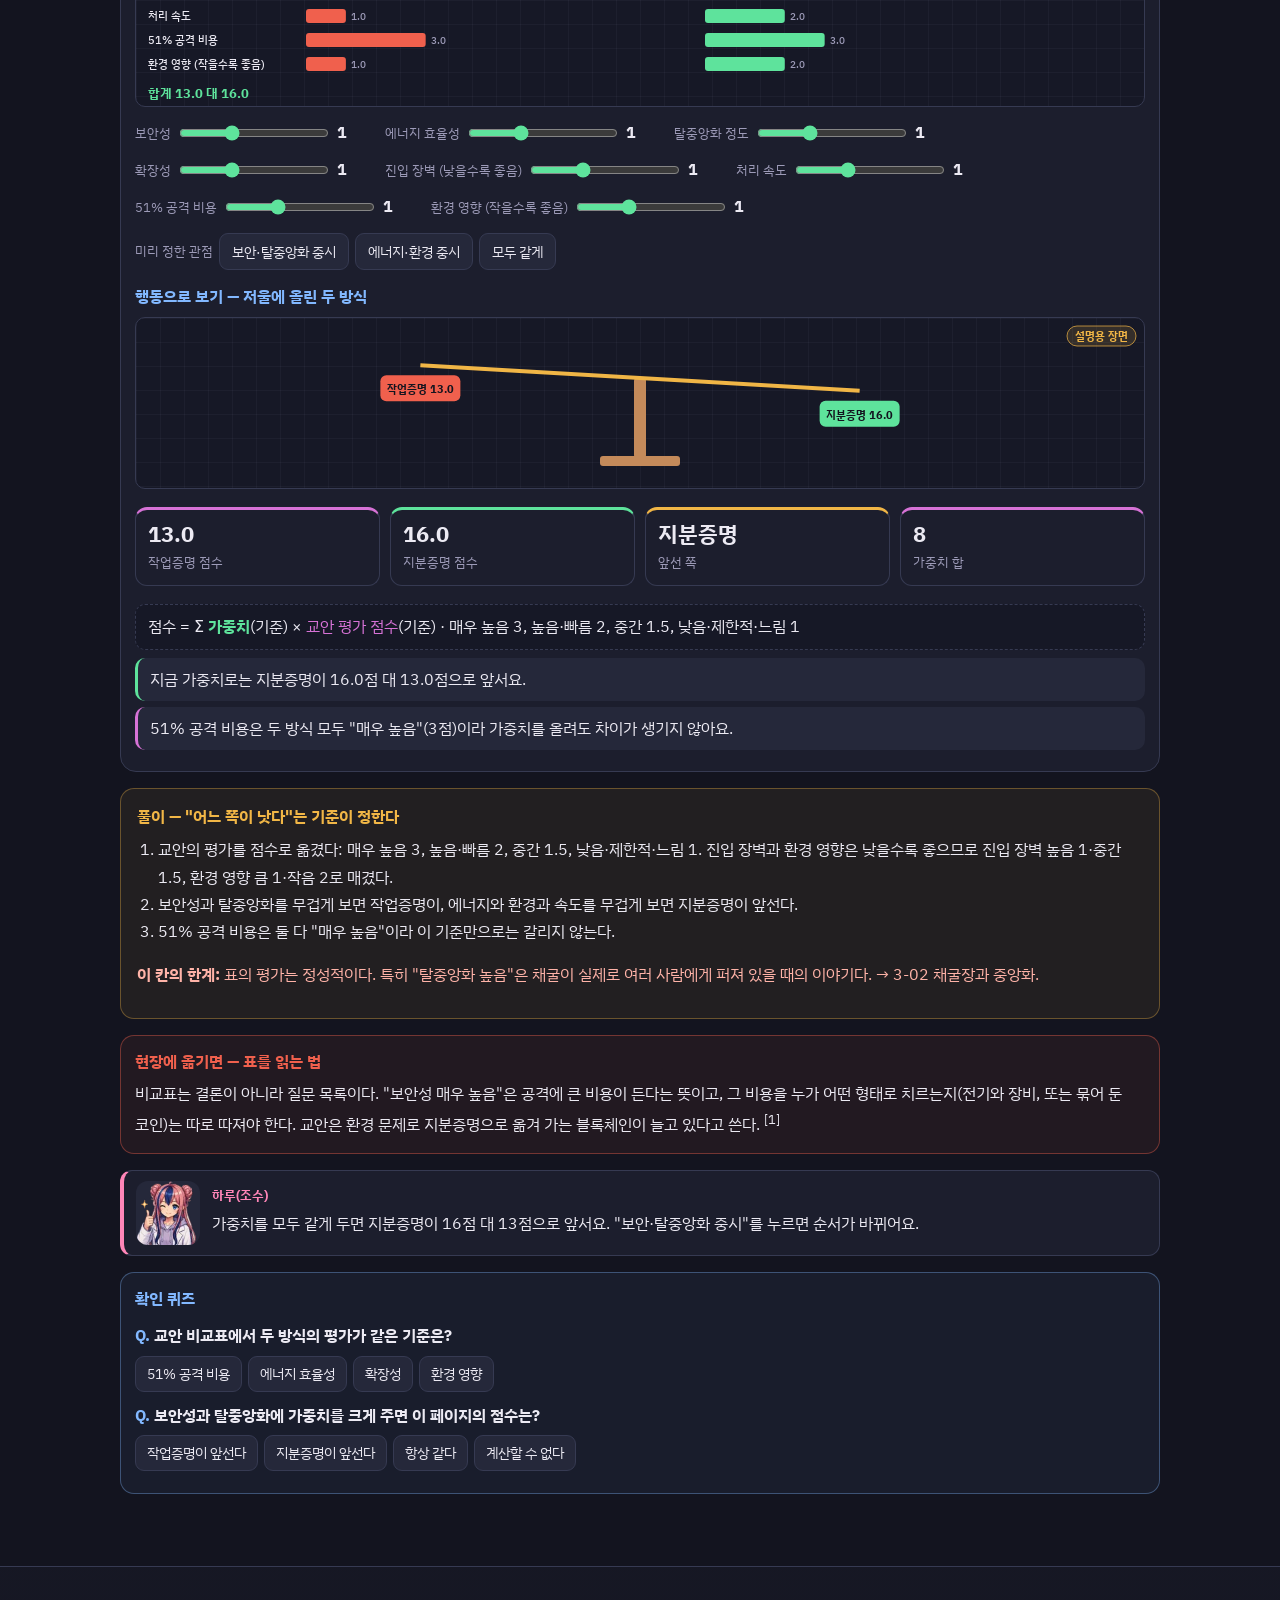
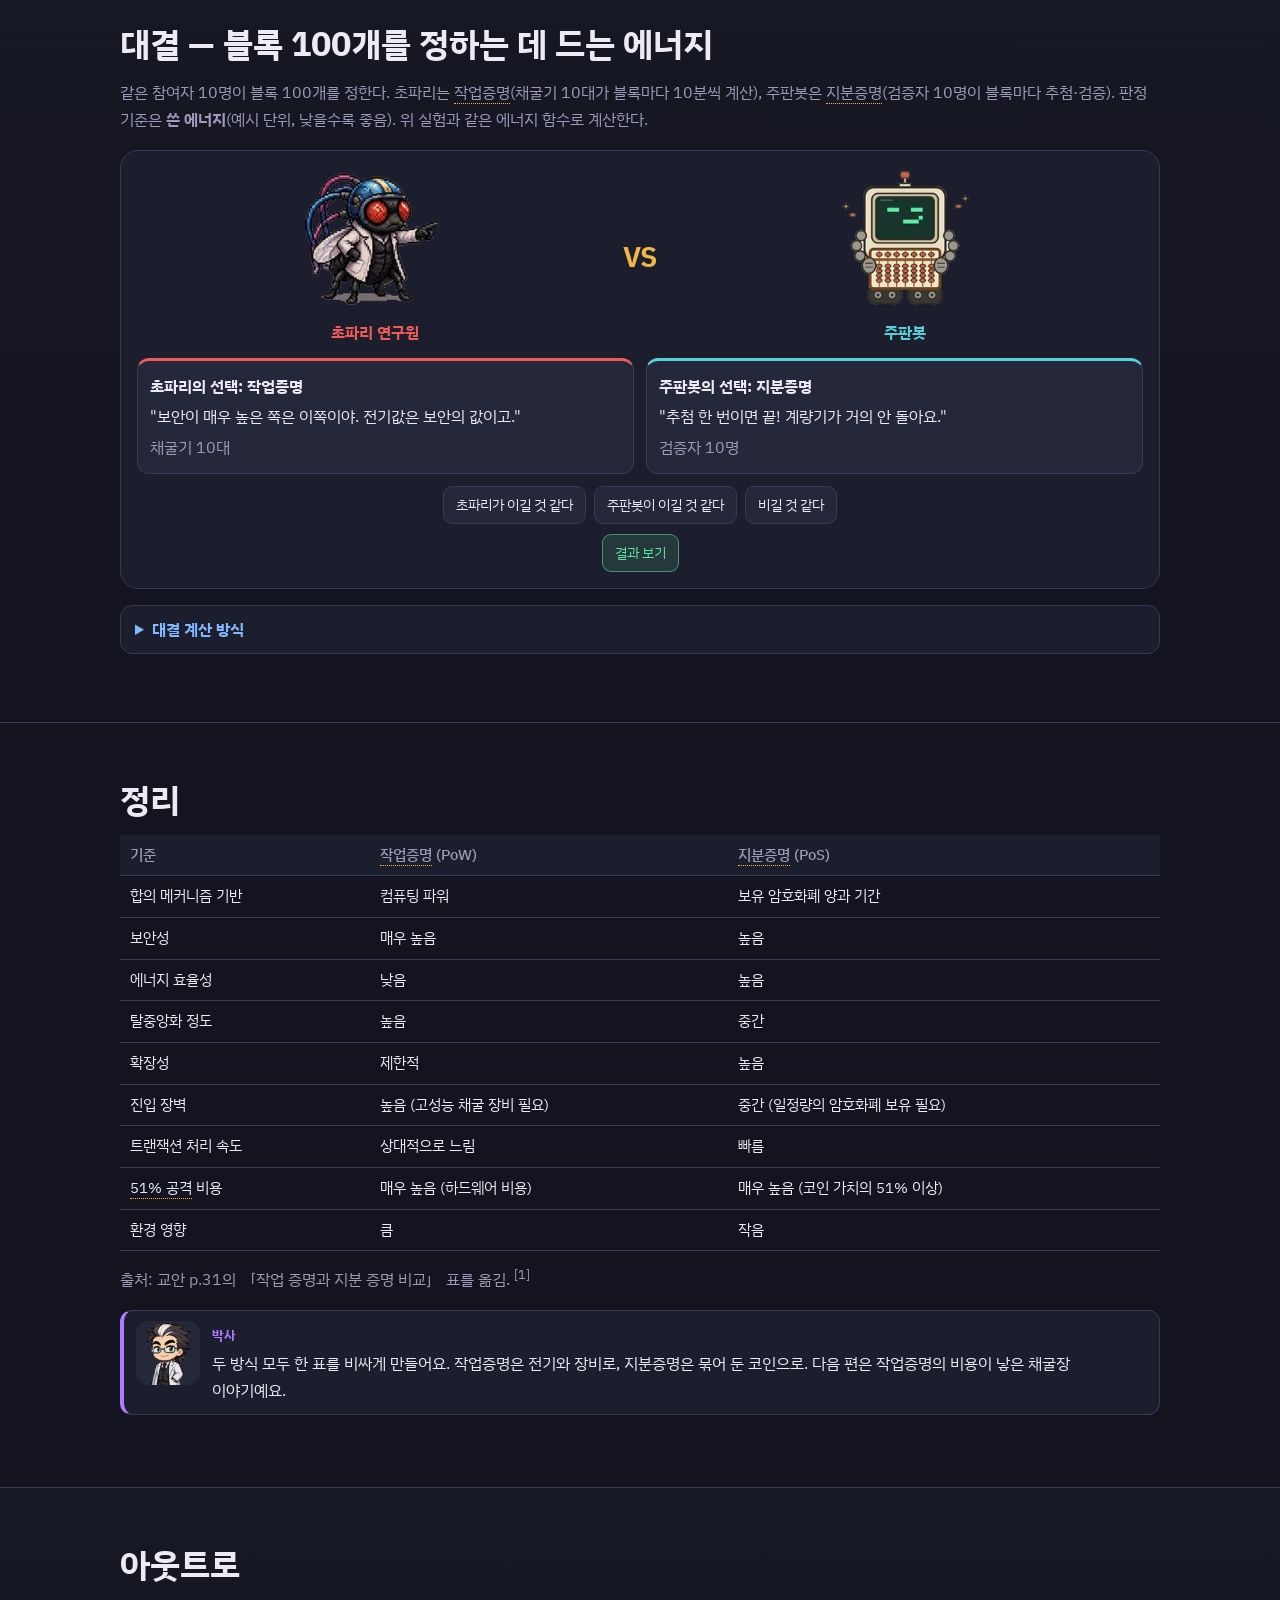
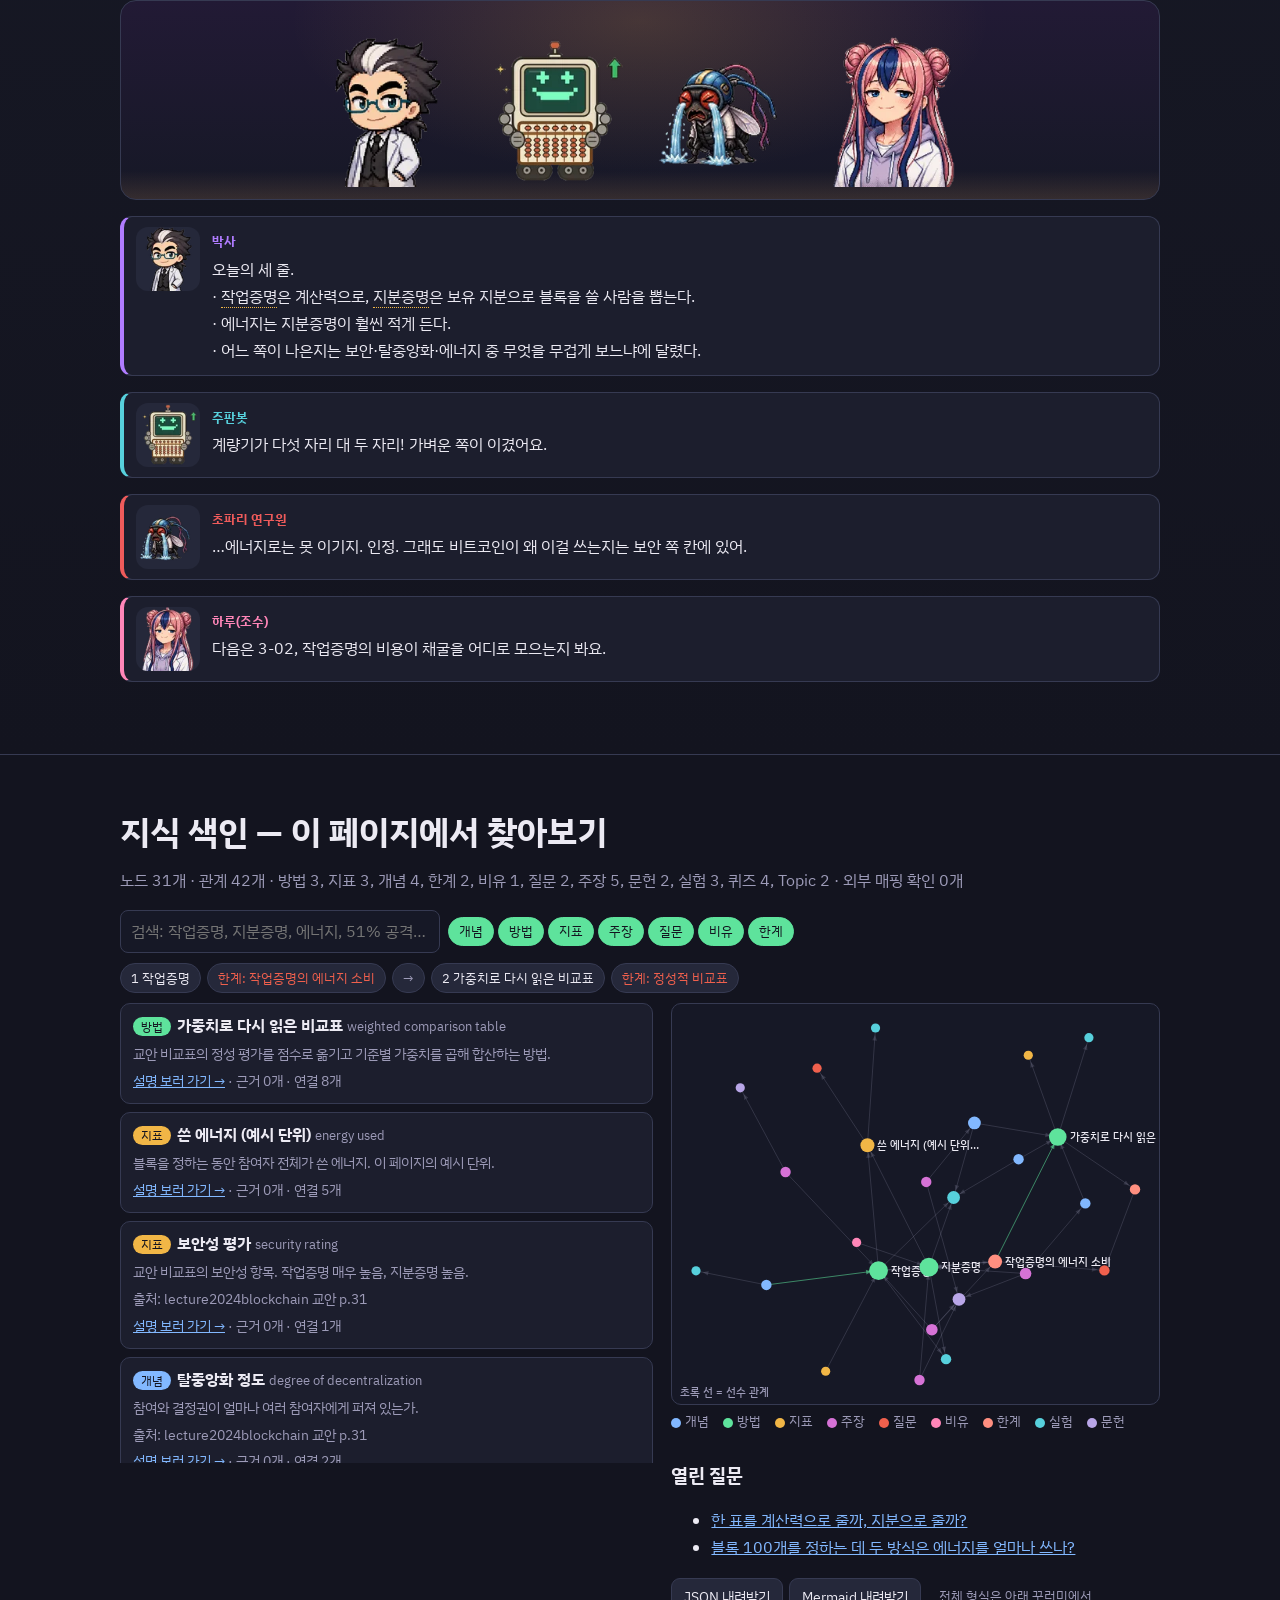
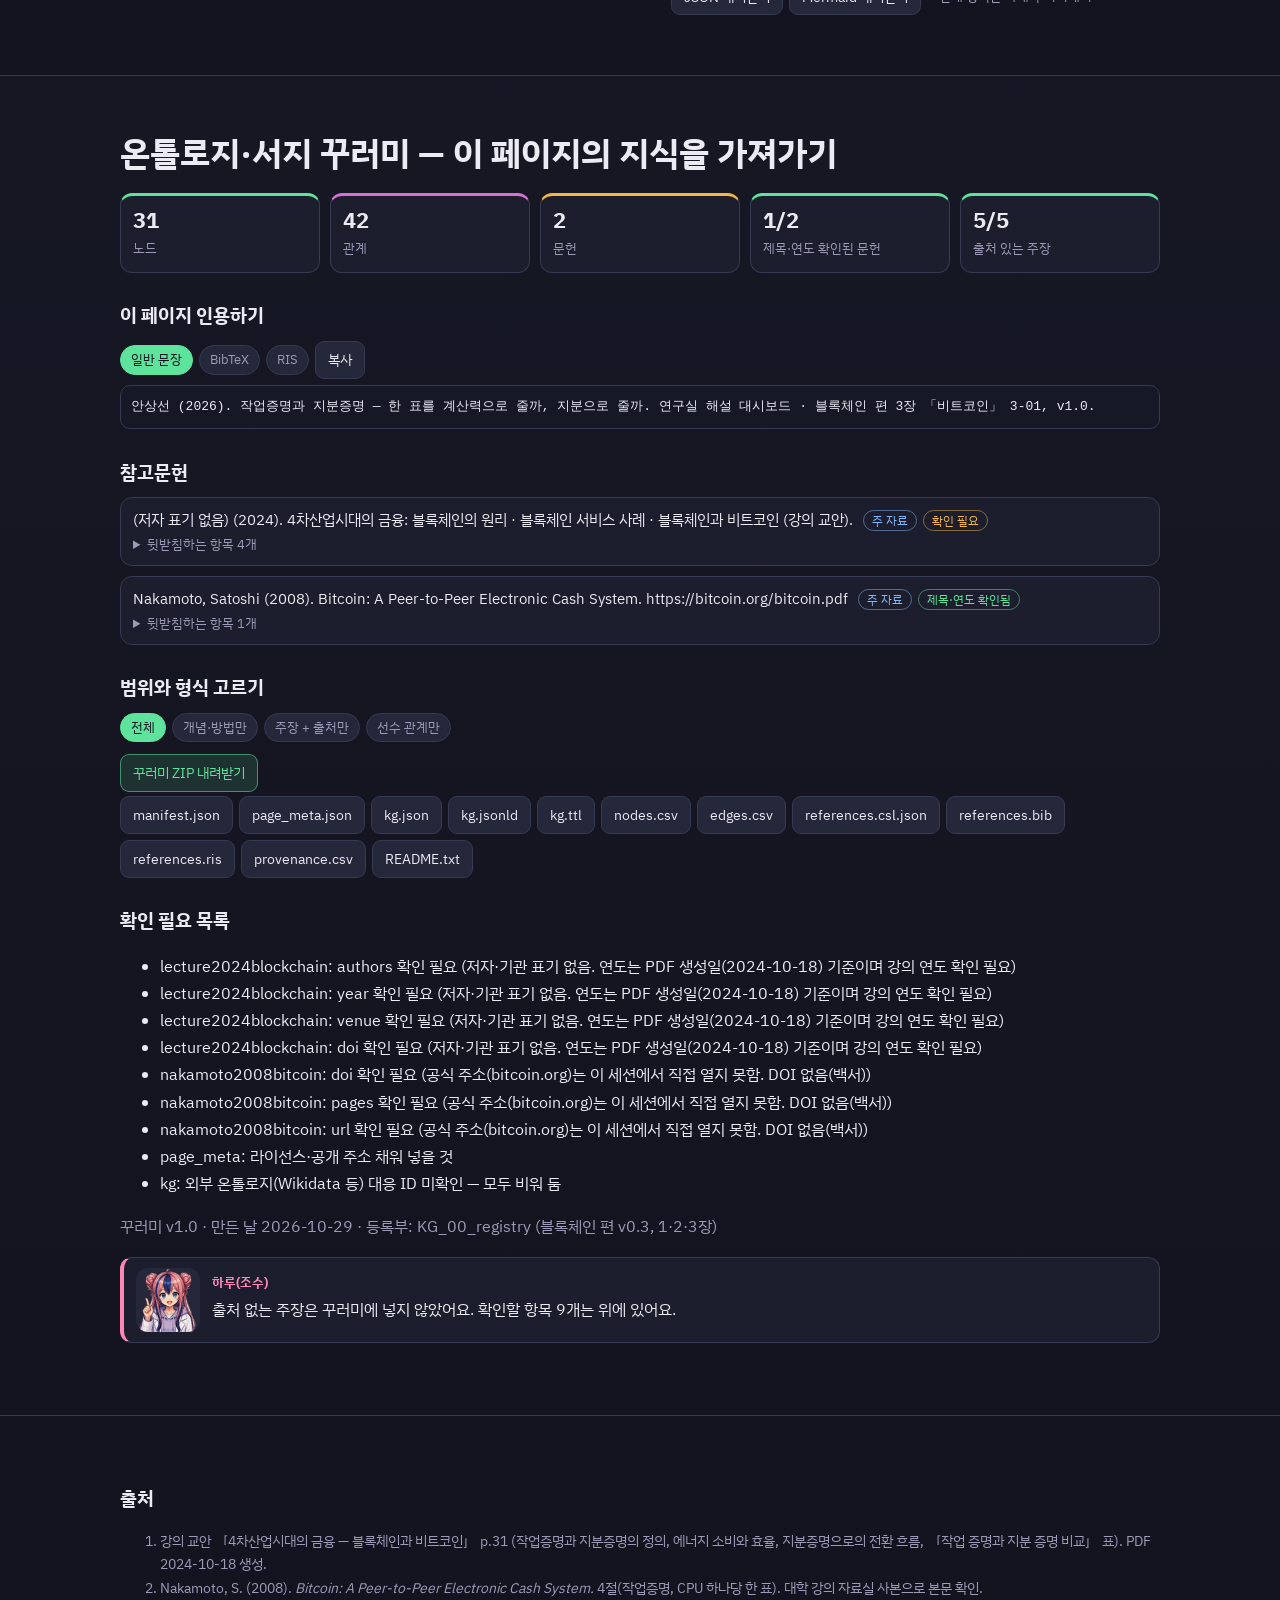
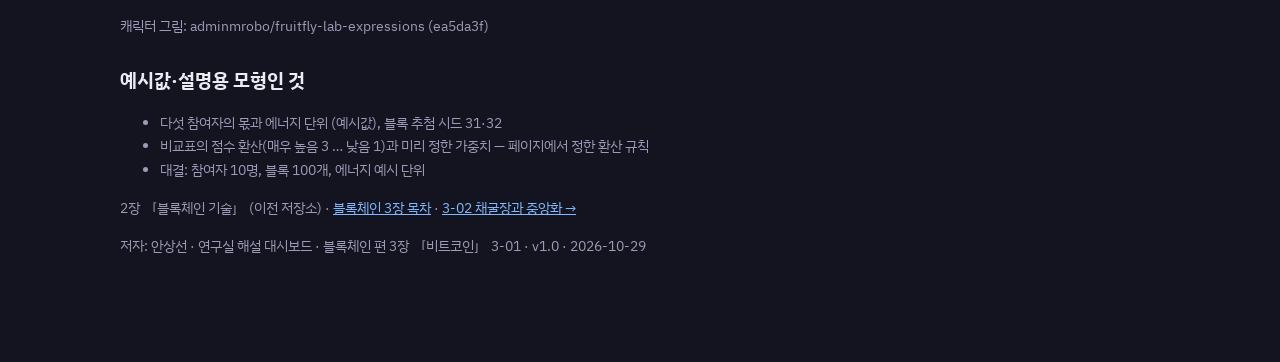
==== commit 4c089dfc: "지식 색인: 분야 뼈대 주제에 다시 걸기 — 개념 19개 → 주제 6개 (fin) - kg/rehang.json: 개념 → 뼈대 주제 대응 (ai-lab-retrofit 15장; " ====
--- a/3-01_pow-vs-pos.html
+++ b/3-01_pow-vs-pos.html
@@ -202,8 +202,8 @@
 <div id="study" aria-live="polite"><span id="stTxt">읽은 곳 0% · 퀴즈 0/0</span><button id="stBtn">밑줄: 핵심</button></div>
 <script type="application/json" id="gloss-data">[["작업증명", "작업증명 (Proof of Work)", "합의", "계산 작업을 해냈다는 증거(목표보다 작은 해시)로 블록 생성 권한을 정하는 합의 방식.", "lab:method/proof-of-work", "#why", true], ["지분증명", "지분증명 (Proof of Stake)", "합의", "보유한 암호화폐의 양과 기간에 따라 블록을 검증할 사람을 뽑는 합의 방식. 계산 경쟁이 없어 에너지가 적게 든다.", "lab:method/proof-of-stake", "#why", true], ["51% 공격", "51% 공격 (majority attack)", "보안", "한 세력이 계산력(또는 지분)의 과반을 쥐고 사슬을 다시 쓰는 공격. 2-07의 식에서 q ≥ 0.5에 해당한다.", "lab:concept/majority-attack", "#lv2", true], ["계산력", "계산력 (hash rate)", "채굴", "채굴에 쓰는 장비가 1초에 계산하는 해시의 수. 블록을 먼저 찾을 확률은 계산력 몫에 비례한다.", "lab:metric/hash-rate", "#lv1", false], ["비트코인", "비트코인 (Bitcoin)", "화폐", "블록체인 기술을 바탕으로 한 디지털 화폐. 2008년 논문으로 소개되고 2009년 처음 발행됐다.", "lab:concept/bitcoin", "#why", false]]</script>
 <script type="application/json" id="quiz-data">{"lv1": [{"q": "교안에 따르면 지분증명은 무엇을 기준으로 검증자를 뽑나?", "o": ["보유한 암호화폐의 양과 기간", "컴퓨팅 파워", "가입 순서", "거주 국가"], "a": 0, "why": "교안 p.31. 작업증명은 컴퓨팅 파워, 지분증명은 보유량과 기간이에요.", "hint": "\"왜\" 카드 둘째.", "c": "lab:method/proof-of-stake"}, {"q": "작업증명에서 블록 하나를 정할 때 에너지를 쓰는 쪽은?", "o": ["경쟁에 참여한 모든 채굴기", "블록을 쓴 한 명", "거래를 보낸 사람", "아무도 쓰지 않는다"], "a": 0, "why": "블록은 한 명이 쓰지만 모든 채굴기가 해시를 계산해요.", "hint": "\"행동으로 보기\" 장면.", "c": "lab:metric/energy-units"}], "lv2": [{"q": "교안 비교표에서 두 방식의 평가가 같은 기준은?", "o": ["51% 공격 비용", "에너지 효율성", "확장성", "환경 영향"], "a": 0, "why": "둘 다 \"매우 높음\"이에요. 작업증명은 하드웨어 비용, 지분증명은 코인 가치의 51% 이상.", "hint": "정리 표의 여덟째 줄.", "c": "lab:concept/majority-attack"}, {"q": "보안성과 탈중앙화에 가중치를 크게 주면 이 페이지의 점수는?", "o": ["작업증명이 앞선다", "지분증명이 앞선다", "항상 같다", "계산할 수 없다"], "a": 0, "why": "교안 표에서 보안성은 매우 높음 대 높음, 탈중앙화는 높음 대 중간이에요.", "hint": "\"보안·탈중앙화 중시\" 버튼.", "c": "lab:method/weighted-comparison"}]}</script>
-<script type="application/json" id="kg-raw">{"version": "1.0", "page": "3-01_pow-vs-pos", "created": "2026-10-29", "registry": "KG_00_registry (블록체인 편 v0.3, 1·2·3장)", "ladder": ["lab:method/proof-of-work", "lab:method/weighted-comparison"], "nodes": [{"id": "lab:method/weighted-comparison", "type": "Method", "label": {"ko": "가중치로 다시 읽은 비교표", "en": "weighted comparison table"}, "page": "3-01_pow-vs-pos", "anchor": "#lv2", "family": "systems", "anchorType": "C", "flyStrength": "none", "status": "known", "confidence": "high", "coverage": "explained", "definition": {"ko": "교안 비교표의 정성 평가를 점수로 옮기고 기준별 가중치를 곱해 합산하는 방법."}, "level": 3, "match": [{"scheme": "wikidata", "id": "", "rel": "closeMatch", "verified": false}]}, {"id": "lab:metric/energy-units", "type": "Metric", "label": {"ko": "쓴 에너지 (예시 단위)", "en": "energy used"}, "page": "3-01_pow-vs-pos", "anchor": "#lv1", "family": "systems", "anchorType": "C", "flyStrength": "none", "status": "known", "confidence": "high", "coverage": "explained", "definition": {"ko": "블록을 정하는 동안 참여자 전체가 쓴 에너지. 이 페이지의 예시 단위."}, "level": 3, "match": [{"scheme": "wikidata", "id": "", "rel": "closeMatch", "verified": false}]}, {"id": "lab:metric/security-rating", "type": "Metric", "label": {"ko": "보안성 평가", "en": "security rating"}, "page": "3-01_pow-vs-pos", "anchor": "#lv2", "family": "systems", "anchorType": "C", "flyStrength": "none", "status": "known", "confidence": "high", "coverage": "explained", "definition": {"ko": "교안 비교표의 보안성 항목. 작업증명 매우 높음, 지분증명 높음."}, "level": 3, "source": [{"cite": "lecture2024blockchain", "loc": "교안 p.31"}], "match": [{"scheme": "wikidata", "id": "", "rel": "closeMatch", "verified": false}]}, {"id": "lab:concept/decentralization", "type": "Concept", "label": {"ko": "탈중앙화 정도", "en": "degree of decentralization"}, "page": "3-01_pow-vs-pos", "anchor": "#lv2", "family": "systems", "anchorType": "C", "flyStrength": "none", "status": "known", "confidence": "high", "coverage": "explained", "definition": {"ko": "참여와 결정권이 얼마나 여러 참여자에게 퍼져 있는가."}, "level": 3, "source": [{"cite": "lecture2024blockchain", "loc": "교안 p.31"}], "match": [{"scheme": "wikidata", "id": "", "rel": "closeMatch", "verified": false}]}, {"id": "lab:concept/environmental-impact", "type": "Concept", "label": {"ko": "환경 영향", "en": "environmental impact"}, "page": "3-01_pow-vs-pos", "anchor": "#lv2", "family": "systems", "anchorType": "C", "flyStrength": "none", "status": "known", "confidence": "high", "coverage": "explained", "definition": {"ko": "합의 방식이 소비하는 에너지가 환경에 주는 영향."}, "level": 3, "source": [{"cite": "lecture2024blockchain", "loc": "교안 p.31"}], "match": [{"scheme": "wikidata", "id": "", "rel": "closeMatch", "verified": false}]}, {"id": "lab:limitation/energy-cost", "type": "Limitation", "label": {"ko": "작업증명의 에너지 소비", "en": "energy consumption of PoW"}, "page": "3-01_pow-vs-pos", "anchor": "#lv1", "family": "systems", "anchorType": "C", "flyStrength": "none", "status": "known", "confidence": "high", "coverage": "explained", "definition": {"ko": "블록마다 모든 채굴기가 계산하므로 에너지 소비가 크다."}, "level": 4, "source": [{"cite": "lecture2024blockchain", "loc": "교안 p.31"}], "match": [{"scheme": "wikidata", "id": "", "rel": "closeMatch", "verified": false}]}, {"id": "lab:limitation/qualitative-table", "type": "Limitation", "label": {"ko": "정성적 비교표", "en": "qualitative table"}, "page": "3-01_pow-vs-pos", "anchor": "#lv2", "family": "systems", "anchorType": "C", "flyStrength": "none", "status": "known", "confidence": "high", "coverage": "explained", "definition": {"ko": "비교표의 평가는 정성적이어서 실제 분산 정도는 따로 재야 한다."}, "level": 3, "match": [{"scheme": "wikidata", "id": "", "rel": "closeMatch", "verified": false}]}, {"id": "lab:analogy/lock-vs-lottery", "type": "Analogy", "label": {"ko": "자물쇠 경쟁 대 제비뽑기 ↔ 작업증명 대 지분증명", "en": "padlock race vs lottery"}, "page": "3-01_pow-vs-pos", "anchor": "#lv1", "family": "systems", "anchorType": "C", "flyStrength": "none", "status": "known", "confidence": "high", "coverage": "explained", "definition": {"ko": "모두가 손을 움직이는 경쟁과, 맡긴 금화만큼 제비를 넣는 추첨."}, "level": 3, "match": [{"scheme": "wikidata", "id": "", "rel": "closeMatch", "verified": false}]}, {"id": "lab:question/core", "type": "Question", "label": {"ko": "한 표를 계산력으로 줄까, 지분으로 줄까?", "en": "Compute or stake for a vote?"}, "page": "3-01_pow-vs-pos", "anchor": "#top", "family": "systems", "anchorType": "C", "flyStrength": "none", "status": "known", "confidence": "high", "coverage": "explained", "level": 3, "match": [{"scheme": "wikidata", "id": "", "rel": "closeMatch", "verified": false}]}, {"id": "lab:question/duel", "type": "Question", "label": {"ko": "블록 100개를 정하는 데 두 방식은 에너지를 얼마나 쓰나?", "en": "Energy for 100 blocks"}, "page": "3-01_pow-vs-pos", "anchor": "#duel", "family": "systems", "anchorType": "C", "flyStrength": "none", "status": "known", "confidence": "high", "coverage": "explained", "level": 3, "match": [{"scheme": "wikidata", "id": "", "rel": "closeMatch", "verified": false}]}, {"id": "lab:method/proof-of-work", "type": "Method", "label": {"ko": "작업증명", "en": "Proof of Work"}, "page": "3-01_pow-vs-pos", "anchor": "#why", "family": "systems", "anchorType": "C", "flyStrength": "none", "status": "known", "confidence": "high", "coverage": "explained", "definition": {"ko": "계산 작업을 해냈다는 증거(목표보다 작은 해시)로 블록 생성 권한을 정하는 합의 방식."}, "match": [{"scheme": "wikidata", "id": "", "rel": "closeMatch", "verified": false}]}, {"id": "lab:method/proof-of-stake", "type": "Method", "label": {"ko": "지분증명", "en": "Proof of Stake"}, "page": "3-01_pow-vs-pos", "anchor": "#why", "family": "systems", "anchorType": "C", "flyStrength": "none", "status": "known", "confidence": "high", "coverage": "explained", "definition": {"ko": "보유한 암호화폐의 양과 기간에 따라 블록을 검증할 사람을 뽑는 합의 방식. 계산 경쟁이 없어 에너지가 적게 든다."}, "match": [{"scheme": "wikidata", "id": "", "rel": "closeMatch", "verified": false}]}, {"id": "lab:concept/majority-attack", "type": "Concept", "label": {"ko": "51% 공격", "en": "majority attack"}, "page": "3-01_pow-vs-pos", "anchor": "#lv2", "family": "systems", "anchorType": "C", "flyStrength": "none", "status": "known", "confidence": "high", "coverage": "explained", "definition": {"ko": "한 세력이 계산력(또는 지분)의 과반을 쥐고 사슬을 다시 쓰는 공격. 2-07의 식에서 q ≥ 0.5에 해당한다."}, "match": [{"scheme": "wikidata", "id": "", "rel": "closeMatch", "verified": false}]}, {"id": "lab:metric/hash-rate", "type": "Metric", "label": {"ko": "계산력", "en": "hash rate"}, "page": "3-01_pow-vs-pos", "anchor": "#lv1", "family": "systems", "anchorType": "C", "flyStrength": "none", "status": "known", "confidence": "high", "coverage": "explained", "definition": {"ko": "채굴에 쓰는 장비가 1초에 계산하는 해시의 수. 블록을 먼저 찾을 확률은 계산력 몫에 비례한다."}, "match": [{"scheme": "wikidata", "id": "", "rel": "closeMatch", "verified": false}]}, {"id": "lab:concept/bitcoin", "type": "Concept", "label": {"ko": "비트코인", "en": "Bitcoin"}, "page": "3-01_pow-vs-pos", "anchor": "#why", "family": "systems", "anchorType": "C", "flyStrength": "none", "status": "known", "confidence": "high", "coverage": "explained", "definition": {"ko": "블록체인 기술을 바탕으로 한 디지털 화폐. 2008년 논문으로 소개되고 2009년 처음 발행됐다."}, "match": [{"scheme": "wikidata", "id": "", "rel": "closeMatch", "verified": false}]}, {"id": "lab:claim/pow-def", "type": "Claim", "label": {"ko": "작업증명은 컴퓨팅 파워를 사용해 복잡한 수학 문제를 해결하는 방식으로, 높은 보안성을 제공하지만 에너지 소비가 크다", "en": "pow-def"}, "page": "3-01_pow-vs-pos", "anchor": "#why", "family": "systems", "anchorType": "C", "flyStrength": "none", "status": "known", "confidence": "high", "coverage": "explained", "source": [{"cite": "lecture2024blockchain", "loc": "교안 p.31"}], "evidence": ["F01"], "match": [{"scheme": "wikidata", "id": "", "rel": "closeMatch", "verified": false}]}, {"id": "lab:claim/pos-def", "type": "Claim", "label": {"ko": "지분증명은 보유한 암호화폐의 양과 기간에 따라 검증자를 선정하는 방식으로, 에너지 효율이 높고 더 빠른 거래 처리가 가능하다", "en": "pos-def"}, "page": "3-01_pow-vs-pos", "anchor": "#why", "family": "systems", "anchorType": "C", "flyStrength": "none", "status": "known", "confidence": "high", "coverage": "explained", "source": [{"cite": "lecture2024blockchain", "loc": "교안 p.31"}], "evidence": ["F02"], "match": [{"scheme": "wikidata", "id": "", "rel": "closeMatch", "verified": false}]}, {"id": "lab:claim/shift-to-pos", "type": "Claim", "label": {"ko": "최근 환경 문제로 작업증명에서 지분증명으로 전환하는 블록체인들이 증가하고 있다", "en": "shift-to-pos"}, "page": "3-01_pow-vs-pos", "anchor": "#why", "family": "systems", "anchorType": "C", "flyStrength": "none", "status": "known", "confidence": "high", "coverage": "explained", "source": [{"cite": "lecture2024blockchain", "loc": "교안 p.31"}], "evidence": ["F03"], "match": [{"scheme": "wikidata", "id": "", "rel": "closeMatch", "verified": false}]}, {"id": "lab:claim/attack-cost-both", "type": "Claim", "label": {"ko": "51% 공격 비용은 작업증명(하드웨어 비용)과 지분증명(코인 가치의 51% 이상) 모두 매우 높다", "en": "attack-cost-both"}, "page": "3-01_pow-vs-pos", "anchor": "#lv2", "family": "systems", "anchorType": "C", "flyStrength": "none", "status": "known", "confidence": "high", "coverage": "explained", "source": [{"cite": "lecture2024blockchain", "loc": "교안 p.31 표"}], "evidence": ["F04"], "match": [{"scheme": "wikidata", "id": "", "rel": "closeMatch", "verified": false}]}, {"id": "lab:claim/one-cpu-vote-3", "type": "Claim", "label": {"ko": "작업증명은 본질적으로 CPU 하나당 한 표다", "en": "one-cpu-vote-3"}, "page": "3-01_pow-vs-pos", "anchor": "#lv1", "family": "systems", "anchorType": "C", "flyStrength": "none", "status": "known", "confidence": "high", "coverage": "explained", "source": [{"cite": "nakamoto2008bitcoin", "loc": "4절"}], "evidence": ["F05"], "match": [{"scheme": "wikidata", "id": "", "rel": "closeMatch", "verified": false}]}, {"id": "lab:work/lecture2024blockchain", "type": "Work", "label": {"ko": "강의 교안: 블록체인의 원리", "en": "Lecture notes: principles of blockchain"}, "page": "3-01_pow-vs-pos", "anchor": "#ref1", "family": "systems", "anchorType": "C", "flyStrength": "none", "status": "known", "confidence": "high", "coverage": "explained", "match": [{"scheme": "wikidata", "id": "", "rel": "closeMatch", "verified": false}]}, {"id": "lab:work/nakamoto2008bitcoin", "type": "Work", "label": {"ko": "Bitcoin: A Peer-to-Peer Electronic Cash System", "en": "Bitcoin white paper"}, "page": "3-01_pow-vs-pos", "anchor": "#ref2", "family": "systems", "anchorType": "C", "flyStrength": "none", "status": "known", "confidence": "high", "coverage": "explained", "match": [{"scheme": "wikidata", "id": "", "rel": "closeMatch", "verified": false}]}, {"id": "lab:simulation/two-lotteries", "type": "Simulation", "label": {"ko": "다섯 참여자 두 방식 실험", "en": "two-lotteries"}, "page": "3-01_pow-vs-pos", "anchor": "#lv1", "family": "systems", "anchorType": "C", "flyStrength": "none", "status": "known", "confidence": "high", "coverage": "explained", "match": [{"scheme": "wikidata", "id": "", "rel": "closeMatch", "verified": false}]}, {"id": "lab:simulation/weighted-table", "type": "Simulation", "label": {"ko": "가중치 비교표", "en": "weighted-table"}, "page": "3-01_pow-vs-pos", "anchor": "#lv2", "family": "systems", "anchorType": "C", "flyStrength": "none", "status": "known", "confidence": "high", "coverage": "explained", "match": [{"scheme": "wikidata", "id": "", "rel": "closeMatch", "verified": false}]}, {"id": "lab:simulation/duel-energy", "type": "Simulation", "label": {"ko": "블록 100개 에너지 대결", "en": "duel-energy"}, "page": "3-01_pow-vs-pos", "anchor": "#duel", "family": "systems", "anchorType": "C", "flyStrength": "none", "status": "known", "confidence": "high", "coverage": "explained", "match": [{"scheme": "wikidata", "id": "", "rel": "closeMatch", "verified": false}]}, {"id": "lab:quiz/3-01-lv1-1", "type": "QuizItem", "label": {"ko": "교안에 따르면 지분증명은 무엇을 기준으로 검증자를 뽑나?", "en": "quiz 3-01 lv1-1"}, "page": "3-01_pow-vs-pos", "anchor": "#lv1", "family": "systems", "anchorType": "C", "flyStrength": "none", "status": "known", "confidence": "high", "coverage": "explained", "match": [{"scheme": "wikidata", "id": "", "rel": "closeMatch", "verified": false}]}, {"id": "lab:quiz/3-01-lv1-2", "type": "QuizItem", "label": {"ko": "작업증명에서 블록 하나를 정할 때 에너지를 쓰는 쪽은?", "en": "quiz 3-01 lv1-2"}, "page": "3-01_pow-vs-pos", "anchor": "#lv1", "family": "systems", "anchorType": "C", "flyStrength": "none", "status": "known", "confidence": "high", "coverage": "explained", "match": [{"scheme": "wikidata", "id": "", "rel": "closeMatch", "verified": false}]}, {"id": "lab:quiz/3-01-lv2-1", "type": "QuizItem", "label": {"ko": "교안 비교표에서 두 방식의 평가가 같은 기준은?", "en": "quiz 3-01 lv2-1"}, "page": "3-01_pow-vs-pos", "anchor": "#lv2", "family": "systems", "anchorType": "C", "flyStrength": "none", "status": "known", "confidence": "high", "coverage": "explained", "match": [{"scheme": "wikidata", "id": "", "rel": "closeMatch", "verified": false}]}, {"id": "lab:quiz/3-01-lv2-2", "type": "QuizItem", "label": {"ko": "보안성과 탈중앙화에 가중치를 크게 주면 이 페이지의 점수는?", "en": "quiz 3-01 lv2-2"}, "page": "3-01_pow-vs-pos", "anchor": "#lv2", "family": "systems", "anchorType": "C", "flyStrength": "none", "status": "known", "confidence": "high", "coverage": "explained", "match": [{"scheme": "wikidata", "id": "", "rel": "closeMatch", "verified": false}]}], "edges": [{"s": "lab:claim/pow-def", "p": "lab:supports", "o": "lab:method/proof-of-work", "anchor": "#why", "confidence": "high", "evidence": ["F01"]}, {"s": "lab:claim/pow-def", "p": "lab:supports", "o": "lab:limitation/energy-cost", "anchor": "#why", "confidence": "high", "evidence": ["F01"]}, {"s": "lab:claim/pow-def", "p": "lab:assertedIn", "o": "lab:work/lecture2024blockchain", "anchor": "#why", "confidence": "high", "evidence": ["F01"]}, {"s": "lab:claim/pos-def", "p": "lab:supports", "o": "lab:method/proof-of-stake", "anchor": "#why", "confidence": "high", "evidence": ["F02"]}, {"s": "lab:claim/pos-def", "p": "lab:assertedIn", "o": "lab:work/lecture2024blockchain", "anchor": "#why", "confidence": "high", "evidence": ["F02"]}, {"s": "lab:claim/shift-to-pos", "p": "lab:supports", "o": "lab:method/proof-of-stake", "anchor": "#why", "confidence": "high", "evidence": ["F03"]}, {"s": "lab:claim/shift-to-pos", "p": "lab:supports", "o": "lab:concept/environmental-impact", "anchor": "#why", "confidence": "high", "evidence": ["F03"]}, {"s": "lab:claim/shift-to-pos", "p": "lab:assertedIn", "o": "lab:work/lecture2024blockchain", "anchor": "#why", "confidence": "high", "evidence": ["F03"]}, {"s": "lab:claim/attack-cost-both", "p": "lab:supports", "o": "lab:concept/majority-attack", "anchor": "#lv2", "confidence": "high", "evidence": ["F04"]}, {"s": "lab:claim/attack-cost-both", "p": "lab:assertedIn", "o": "lab:work/lecture2024blockchain", "anchor": "#lv2", "confidence": "high", "evidence": ["F04"]}, {"s": "lab:claim/one-cpu-vote-3", "p": "lab:supports", "o": "lab:method/proof-of-work", "anchor": "#lv1", "confidence": "high", "evidence": ["F05"]}, {"s": "lab:claim/one-cpu-vote-3", "p": "lab:assertedIn", "o": "lab:work/nakamoto2008bitcoin", "anchor": "#lv1", "confidence": "high", "evidence": ["F05"]}, {"s": "lab:method/proof-of-work", "p": "lab:demonstratedBy", "o": "lab:simulation/two-lotteries", "anchor": "#lv1", "confidence": "high"}, {"s": "lab:method/proof-of-stake", "p": "lab:demonstratedBy", "o": "lab:simulation/two-lotteries", "anchor": "#lv1", "confidence": "high"}, {"s": "lab:method/weighted-comparison", "p": "lab:demonstratedBy", "o": "lab:simulation/weighted-table", "anchor": "#lv2", "confidence": "high"}, {"s": "lab:metric/energy-units", "p": "lab:demonstratedBy", "o": "lab:simulation/duel-energy", "anchor": "#duel", "confidence": "high"}, {"s": "lab:method/proof-of-work", "p": "lab:contrastsWith", "o": "lab:method/proof-of-stake", "anchor": "#lv1", "confidence": "high"}, {"s": "lab:method/proof-of-work", "p": "lab:hasLimitation", "o": "lab:limitation/energy-cost", "anchor": "#lv1", "confidence": "high"}, {"s": "lab:limitation/energy-cost", "p": "lab:addressedBy", "o": "lab:method/proof-of-stake", "anchor": "#lv1", "confidence": "high"}, {"s": "lab:method/proof-of-work", "p": "lab:evaluatedBy", "o": "lab:metric/energy-units", "anchor": "#lv1", "confidence": "high"}, {"s": "lab:method/proof-of-stake", "p": "lab:evaluatedBy", "o": "lab:metric/energy-units", "anchor": "#duel", "confidence": "high"}, {"s": "lab:metric/hash-rate", "p": "lab:partOf", "o": "lab:method/proof-of-work", "anchor": "#lv1", "confidence": "high"}, {"s": "lab:concept/bitcoin", "p": "lab:prerequisiteOf", "o": "lab:method/proof-of-work", "anchor": "#why", "confidence": "high"}, {"s": "lab:method/weighted-comparison", "p": "lab:evaluatedBy", "o": "lab:metric/security-rating", "anchor": "#lv2", "confidence": "high"}, {"s": "lab:concept/decentralization", "p": "lab:partOf", "o": "lab:method/weighted-comparison", "anchor": "#lv2", "confidence": "high"}, {"s": "lab:concept/environmental-impact", "p": "lab:partOf", "o": "lab:method/weighted-comparison", "anchor": "#lv2", "confidence": "high"}, {"s": "lab:concept/majority-attack", "p": "lab:partOf", "o": "lab:method/weighted-comparison", "anchor": "#lv2", "confidence": "high"}, {"s": "lab:limitation/energy-cost", "p": "lab:prerequisiteOf", "o": "lab:method/weighted-comparison", "anchor": "#lv2", "confidence": "high"}, {"s": "lab:method/weighted-comparison", "p": "lab:hasLimitation", "o": "lab:limitation/qualitative-table", "anchor": "#lv2", "confidence": "high"}, {"s": "lab:limitation/qualitative-table", "p": "lab:raises", "o": "lab:question/core", "anchor": "#lv2", "confidence": "high"}, {"s": "lab:metric/energy-units", "p": "lab:raises", "o": "lab:question/duel", "anchor": "#duel", "confidence": "high"}, {"s": "lab:limitation/energy-cost", "p": "lab:raises", "o": "lab:question/core", "anchor": "#lv1", "confidence": "high"}, {"s": "lab:analogy/lock-vs-lottery", "p": "lab:analogyOf", "o": "lab:method/proof-of-stake", "anchor": "#lv1", "confidence": "high"}, {"s": "lab:quiz/3-01-lv1-1", "p": "lab:assesses", "o": "lab:method/proof-of-stake", "anchor": "#lv1", "confidence": "high"}, {"s": "lab:quiz/3-01-lv1-2", "p": "lab:assesses", "o": "lab:metric/energy-units", "anchor": "#lv1", "confidence": "high"}, {"s": "lab:quiz/3-01-lv2-1", "p": "lab:assesses", "o": "lab:concept/majority-attack", "anchor": "#lv2", "confidence": "high"}, {"s": "lab:quiz/3-01-lv2-2", "p": "lab:assesses", "o": "lab:method/weighted-comparison", "anchor": "#lv2", "confidence": "high"}]}</script>
-<script type="application/ld+json" id="kg-ld">{"@context": {"skos": "http://www.w3.org/2004/02/skos/core#", "schema": "https://schema.org/", "dct": "http://purl.org/dc/terms/", "prov": "http://www.w3.org/ns/prov#", "lab": "urn:lab:"}, "@graph": [{"@id": "lab:method/weighted-comparison", "@type": ["skos:Concept", "lab:Method"], "skos:prefLabel": [{"@value": "가중치로 다시 읽은 비교표", "@language": "ko"}, {"@value": "weighted comparison table", "@language": "en"}], "skos:definition": {"@value": "교안 비교표의 정성 평가를 점수로 옮기고 기준별 가중치를 곱해 합산하는 방법.", "@language": "ko"}, "lab:demonstratedBy": [{"@id": "lab:simulation/weighted-table"}], "lab:evaluatedBy": [{"@id": "lab:metric/security-rating"}], "lab:hasLimitation": [{"@id": "lab:limitation/qualitative-table"}]}, {"@id": "lab:metric/energy-units", "@type": ["skos:Concept", "lab:Metric"], "skos:prefLabel": [{"@value": "쓴 에너지 (예시 단위)", "@language": "ko"}, {"@value": "energy used", "@language": "en"}], "skos:definition": {"@value": "블록을 정하는 동안 참여자 전체가 쓴 에너지. 이 페이지의 예시 단위.", "@language": "ko"}, "lab:demonstratedBy": [{"@id": "lab:simulation/duel-energy"}], "lab:raises": [{"@id": "lab:question/duel"}]}, {"@id": "lab:metric/security-rating", "@type": ["skos:Concept", "lab:Metric"], "skos:prefLabel": [{"@value": "보안성 평가", "@language": "ko"}, {"@value": "security rating", "@language": "en"}], "skos:definition": {"@value": "교안 비교표의 보안성 항목. 작업증명 매우 높음, 지분증명 높음.", "@language": "ko"}}, {"@id": "lab:concept/decentralization", "@type": ["skos:Concept", "lab:Concept"], "skos:prefLabel": [{"@value": "탈중앙화 정도", "@language": "ko"}, {"@value": "degree of decentralization", "@language": "en"}], "skos:definition": {"@value": "참여와 결정권이 얼마나 여러 참여자에게 퍼져 있는가.", "@language": "ko"}, "lab:partOf": [{"@id": "lab:method/weighted-comparison"}], "dct:isPartOf": [{"@id": "lab:method/weighted-comparison"}]}, {"@id": "lab:concept/environmental-impact", "@type": ["skos:Concept", "lab:Concept"], "skos:prefLabel": [{"@value": "환경 영향", "@language": "ko"}, {"@value": "environmental impact", "@language": "en"}], "skos:definition": {"@value": "합의 방식이 소비하는 에너지가 환경에 주는 영향.", "@language": "ko"}, "lab:partOf": [{"@id": "lab:method/weighted-comparison"}], "dct:isPartOf": [{"@id": "lab:method/weighted-comparison"}]}, {"@id": "lab:limitation/energy-cost", "@type": ["skos:Concept", "lab:Limitation"], "skos:prefLabel": [{"@value": "작업증명의 에너지 소비", "@language": "ko"}, {"@value": "energy consumption of PoW", "@language": "en"}], "skos:definition": {"@value": "블록마다 모든 채굴기가 계산하므로 에너지 소비가 크다.", "@language": "ko"}, "lab:addressedBy": [{"@id": "lab:method/proof-of-stake"}], "lab:prerequisiteOf": [{"@id": "lab:method/weighted-comparison"}], "lab:raises": [{"@id": "lab:question/core"}]}, {"@id": "lab:limitation/qualitative-table", "@type": ["skos:Concept", "lab:Limitation"], "skos:prefLabel": [{"@value": "정성적 비교표", "@language": "ko"}, {"@value": "qualitative table", "@language": "en"}], "skos:definition": {"@value": "비교표의 평가는 정성적이어서 실제 분산 정도는 따로 재야 한다.", "@language": "ko"}, "lab:raises": [{"@id": "lab:question/core"}]}, {"@id": "lab:analogy/lock-vs-lottery", "@type": ["skos:Concept", "lab:Analogy"], "skos:prefLabel": [{"@value": "자물쇠 경쟁 대 제비뽑기 ↔ 작업증명 대 지분증명", "@language": "ko"}, {"@value": "padlock race vs lottery", "@language": "en"}], "skos:definition": {"@value": "모두가 손을 움직이는 경쟁과, 맡긴 금화만큼 제비를 넣는 추첨.", "@language": "ko"}, "lab:analogyOf": [{"@id": "lab:method/proof-of-stake"}]}, {"@id": "lab:question/core", "@type": ["skos:Concept", "lab:Question"], "skos:prefLabel": [{"@value": "한 표를 계산력으로 줄까, 지분으로 줄까?", "@language": "ko"}, {"@value": "Compute or stake for a vote?", "@language": "en"}]}, {"@id": "lab:question/duel", "@type": ["skos:Concept", "lab:Question"], "skos:prefLabel": [{"@value": "블록 100개를 정하는 데 두 방식은 에너지를 얼마나 쓰나?", "@language": "ko"}, {"@value": "Energy for 100 blocks", "@language": "en"}]}, {"@id": "lab:method/proof-of-work", "@type": ["skos:Concept", "lab:Method"], "skos:prefLabel": [{"@value": "작업증명", "@language": "ko"}, {"@value": "Proof of Work", "@language": "en"}], "skos:definition": {"@value": "계산 작업을 해냈다는 증거(목표보다 작은 해시)로 블록 생성 권한을 정하는 합의 방식.", "@language": "ko"}, "lab:demonstratedBy": [{"@id": "lab:simulation/two-lotteries"}], "lab:contrastsWith": [{"@id": "lab:method/proof-of-stake"}], "lab:hasLimitation": [{"@id": "lab:limitation/energy-cost"}], "lab:evaluatedBy": [{"@id": "lab:metric/energy-units"}]}, {"@id": "lab:method/proof-of-stake", "@type": ["skos:Concept", "lab:Method"], "skos:prefLabel": [{"@value": "지분증명", "@language": "ko"}, {"@value": "Proof of Stake", "@language": "en"}], "skos:definition": {"@value": "보유한 암호화폐의 양과 기간에 따라 블록을 검증할 사람을 뽑는 합의 방식. 계산 경쟁이 없어 에너지가 적게 든다.", "@language": "ko"}, "lab:demonstratedBy": [{"@id": "lab:simulation/two-lotteries"}], "lab:evaluatedBy": [{"@id": "lab:metric/energy-units"}]}, {"@id": "lab:concept/majority-attack", "@type": ["skos:Concept", "lab:Concept"], "skos:prefLabel": [{"@value": "51% 공격", "@language": "ko"}, {"@value": "majority attack", "@language": "en"}], "skos:definition": {"@value": "한 세력이 계산력(또는 지분)의 과반을 쥐고 사슬을 다시 쓰는 공격. 2-07의 식에서 q ≥ 0.5에 해당한다.", "@language": "ko"}, "lab:partOf": [{"@id": "lab:method/weighted-comparison"}], "dct:isPartOf": [{"@id": "lab:method/weighted-comparison"}]}, {"@id": "lab:metric/hash-rate", "@type": ["skos:Concept", "lab:Metric"], "skos:prefLabel": [{"@value": "계산력", "@language": "ko"}, {"@value": "hash rate", "@language": "en"}], "skos:definition": {"@value": "채굴에 쓰는 장비가 1초에 계산하는 해시의 수. 블록을 먼저 찾을 확률은 계산력 몫에 비례한다.", "@language": "ko"}, "lab:partOf": [{"@id": "lab:method/proof-of-work"}], "dct:isPartOf": [{"@id": "lab:method/proof-of-work"}]}, {"@id": "lab:concept/bitcoin", "@type": ["skos:Concept", "lab:Concept"], "skos:prefLabel": [{"@value": "비트코인", "@language": "ko"}, {"@value": "Bitcoin", "@language": "en"}], "skos:definition": {"@value": "블록체인 기술을 바탕으로 한 디지털 화폐. 2008년 논문으로 소개되고 2009년 처음 발행됐다.", "@language": "ko"}, "lab:prerequisiteOf": [{"@id": "lab:method/proof-of-work"}]}, {"@id": "lab:claim/pow-def", "@type": ["skos:Concept", "lab:Claim"], "skos:prefLabel": [{"@value": "작업증명은 컴퓨팅 파워를 사용해 복잡한 수학 문제를 해결하는 방식으로, 높은 보안성을 제공하지만 에너지 소비가 크다", "@language": "ko"}, {"@value": "pow-def", "@language": "en"}], "lab:supports": [{"@id": "lab:method/proof-of-work"}, {"@id": "lab:limitation/energy-cost"}], "lab:assertedIn": [{"@id": "lab:work/lecture2024blockchain"}], "schema:citation": [{"@id": "lab:work/lecture2024blockchain"}]}, {"@id": "lab:claim/pos-def", "@type": ["skos:Concept", "lab:Claim"], "skos:prefLabel": [{"@value": "지분증명은 보유한 암호화폐의 양과 기간에 따라 검증자를 선정하는 방식으로, 에너지 효율이 높고 더 빠른 거래 처리가 가능하다", "@language": "ko"}, {"@value": "pos-def", "@language": "en"}], "lab:supports": [{"@id": "lab:method/proof-of-stake"}], "lab:assertedIn": [{"@id": "lab:work/lecture2024blockchain"}], "schema:citation": [{"@id": "lab:work/lecture2024blockchain"}]}, {"@id": "lab:claim/shift-to-pos", "@type": ["skos:Concept", "lab:Claim"], "skos:prefLabel": [{"@value": "최근 환경 문제로 작업증명에서 지분증명으로 전환하는 블록체인들이 증가하고 있다", "@language": "ko"}, {"@value": "shift-to-pos", "@language": "en"}], "lab:supports": [{"@id": "lab:method/proof-of-stake"}, {"@id": "lab:concept/environmental-impact"}], "lab:assertedIn": [{"@id": "lab:work/lecture2024blockchain"}], "schema:citation": [{"@id": "lab:work/lecture2024blockchain"}]}, {"@id": "lab:claim/attack-cost-both", "@type": ["skos:Concept", "lab:Claim"], "skos:prefLabel": [{"@value": "51% 공격 비용은 작업증명(하드웨어 비용)과 지분증명(코인 가치의 51% 이상) 모두 매우 높다", "@language": "ko"}, {"@value": "attack-cost-both", "@language": "en"}], "lab:supports": [{"@id": "lab:concept/majority-attack"}], "lab:assertedIn": [{"@id": "lab:work/lecture2024blockchain"}], "schema:citation": [{"@id": "lab:work/lecture2024blockchain"}]}, {"@id": "lab:claim/one-cpu-vote-3", "@type": ["skos:Concept", "lab:Claim"], "skos:prefLabel": [{"@value": "작업증명은 본질적으로 CPU 하나당 한 표다", "@language": "ko"}, {"@value": "one-cpu-vote-3", "@language": "en"}], "lab:supports": [{"@id": "lab:method/proof-of-work"}], "lab:assertedIn": [{"@id": "lab:work/nakamoto2008bitcoin"}], "schema:citation": [{"@id": "lab:work/nakamoto2008bitcoin"}]}, {"@id": "lab:work/lecture2024blockchain", "@type": ["skos:Concept", "lab:Work"], "skos:prefLabel": [{"@value": "강의 교안: 블록체인의 원리", "@language": "ko"}, {"@value": "Lecture notes: principles of blockchain", "@language": "en"}]}, {"@id": "lab:work/nakamoto2008bitcoin", "@type": ["skos:Concept", "lab:Work"], "skos:prefLabel": [{"@value": "Bitcoin: A Peer-to-Peer Electronic Cash System", "@language": "ko"}, {"@value": "Bitcoin white paper", "@language": "en"}]}, {"@id": "lab:simulation/two-lotteries", "@type": ["skos:Concept", "lab:Simulation"], "skos:prefLabel": [{"@value": "다섯 참여자 두 방식 실험", "@language": "ko"}, {"@value": "two-lotteries", "@language": "en"}]}, {"@id": "lab:simulation/weighted-table", "@type": ["skos:Concept", "lab:Simulation"], "skos:prefLabel": [{"@value": "가중치 비교표", "@language": "ko"}, {"@value": "weighted-table", "@language": "en"}]}, {"@id": "lab:simulation/duel-energy", "@type": ["skos:Concept", "lab:Simulation"], "skos:prefLabel": [{"@value": "블록 100개 에너지 대결", "@language": "ko"}, {"@value": "duel-energy", "@language": "en"}]}, {"@id": "lab:quiz/3-01-lv1-1", "@type": ["skos:Concept", "lab:QuizItem"], "skos:prefLabel": [{"@value": "교안에 따르면 지분증명은 무엇을 기준으로 검증자를 뽑나?", "@language": "ko"}, {"@value": "quiz 3-01 lv1-1", "@language": "en"}], "lab:assesses": [{"@id": "lab:method/proof-of-stake"}]}, {"@id": "lab:quiz/3-01-lv1-2", "@type": ["skos:Concept", "lab:QuizItem"], "skos:prefLabel": [{"@value": "작업증명에서 블록 하나를 정할 때 에너지를 쓰는 쪽은?", "@language": "ko"}, {"@value": "quiz 3-01 lv1-2", "@language": "en"}], "lab:assesses": [{"@id": "lab:metric/energy-units"}]}, {"@id": "lab:quiz/3-01-lv2-1", "@type": ["skos:Concept", "lab:QuizItem"], "skos:prefLabel": [{"@value": "교안 비교표에서 두 방식의 평가가 같은 기준은?", "@language": "ko"}, {"@value": "quiz 3-01 lv2-1", "@language": "en"}], "lab:assesses": [{"@id": "lab:concept/majority-attack"}]}, {"@id": "lab:quiz/3-01-lv2-2", "@type": ["skos:Concept", "lab:QuizItem"], "skos:prefLabel": [{"@value": "보안성과 탈중앙화에 가중치를 크게 주면 이 페이지의 점수는?", "@language": "ko"}, {"@value": "quiz 3-01 lv2-2", "@language": "en"}], "lab:assesses": [{"@id": "lab:method/weighted-comparison"}]}]}</script>
+<script type="application/json" id="kg-raw">{"version": "1.0", "page": "3-01_pow-vs-pos", "created": "2026-10-29", "registry": "KG_00_registry (블록체인 편 v0.3, 1·2·3장)", "ladder": ["lab:method/proof-of-work", "lab:method/weighted-comparison"], "nodes": [{"id": "lab:method/weighted-comparison", "type": "Method", "label": {"ko": "가중치로 다시 읽은 비교표", "en": "weighted comparison table"}, "page": "3-01_pow-vs-pos", "anchor": "#lv2", "family": "systems", "anchorType": "C", "flyStrength": "none", "status": "known", "confidence": "high", "coverage": "explained", "definition": {"ko": "교안 비교표의 정성 평가를 점수로 옮기고 기준별 가중치를 곱해 합산하는 방법."}, "level": 3, "match": [{"scheme": "wikidata", "id": "", "rel": "closeMatch", "verified": false}], "domain": ["fin"]}, {"id": "lab:metric/energy-units", "type": "Metric", "label": {"ko": "쓴 에너지 (예시 단위)", "en": "energy used"}, "page": "3-01_pow-vs-pos", "anchor": "#lv1", "family": "systems", "anchorType": "C", "flyStrength": "none", "status": "known", "confidence": "high", "coverage": "explained", "definition": {"ko": "블록을 정하는 동안 참여자 전체가 쓴 에너지. 이 페이지의 예시 단위."}, "level": 3, "match": [{"scheme": "wikidata", "id": "", "rel": "closeMatch", "verified": false}], "domain": ["fin"]}, {"id": "lab:metric/security-rating", "type": "Metric", "label": {"ko": "보안성 평가", "en": "security rating"}, "page": "3-01_pow-vs-pos", "anchor": "#lv2", "family": "systems", "anchorType": "C", "flyStrength": "none", "status": "known", "confidence": "high", "coverage": "explained", "definition": {"ko": "교안 비교표의 보안성 항목. 작업증명 매우 높음, 지분증명 높음."}, "level": 3, "source": [{"cite": "lecture2024blockchain", "loc": "교안 p.31"}], "match": [{"scheme": "wikidata", "id": "", "rel": "closeMatch", "verified": false}], "domain": ["fin"]}, {"id": "lab:concept/decentralization", "type": "Concept", "label": {"ko": "탈중앙화 정도", "en": "degree of decentralization"}, "page": "3-01_pow-vs-pos", "anchor": "#lv2", "family": "systems", "anchorType": "C", "flyStrength": "none", "status": "known", "confidence": "high", "coverage": "explained", "definition": {"ko": "참여와 결정권이 얼마나 여러 참여자에게 퍼져 있는가."}, "level": 3, "source": [{"cite": "lecture2024blockchain", "loc": "교안 p.31"}], "match": [{"scheme": "wikidata", "id": "", "rel": "closeMatch", "verified": false}], "domain": ["fin"]}, {"id": "lab:concept/environmental-impact", "type": "Concept", "label": {"ko": "환경 영향", "en": "environmental impact"}, "page": "3-01_pow-vs-pos", "anchor": "#lv2", "family": "systems", "anchorType": "C", "flyStrength": "none", "status": "known", "confidence": "high", "coverage": "explained", "definition": {"ko": "합의 방식이 소비하는 에너지가 환경에 주는 영향."}, "level": 3, "source": [{"cite": "lecture2024blockchain", "loc": "교안 p.31"}], "match": [{"scheme": "wikidata", "id": "", "rel": "closeMatch", "verified": false}], "domain": ["fin"]}, {"id": "lab:limitation/energy-cost", "type": "Limitation", "label": {"ko": "작업증명의 에너지 소비", "en": "energy consumption of PoW"}, "page": "3-01_pow-vs-pos", "anchor": "#lv1", "family": "systems", "anchorType": "C", "flyStrength": "none", "status": "known", "confidence": "high", "coverage": "explained", "definition": {"ko": "블록마다 모든 채굴기가 계산하므로 에너지 소비가 크다."}, "level": 4, "source": [{"cite": "lecture2024blockchain", "loc": "교안 p.31"}], "match": [{"scheme": "wikidata", "id": "", "rel": "closeMatch", "verified": false}], "domain": ["fin"]}, {"id": "lab:limitation/qualitative-table", "type": "Limitation", "label": {"ko": "정성적 비교표", "en": "qualitative table"}, "page": "3-01_pow-vs-pos", "anchor": "#lv2", "family": "systems", "anchorType": "C", "flyStrength": "none", "status": "known", "confidence": "high", "coverage": "explained", "definition": {"ko": "비교표의 평가는 정성적이어서 실제 분산 정도는 따로 재야 한다."}, "level": 3, "match": [{"scheme": "wikidata", "id": "", "rel": "closeMatch", "verified": false}], "domain": ["fin"]}, {"id": "lab:analogy/lock-vs-lottery", "type": "Analogy", "label": {"ko": "자물쇠 경쟁 대 제비뽑기 ↔ 작업증명 대 지분증명", "en": "padlock race vs lottery"}, "page": "3-01_pow-vs-pos", "anchor": "#lv1", "family": "systems", "anchorType": "C", "flyStrength": "none", "status": "known", "confidence": "high", "coverage": "explained", "definition": {"ko": "모두가 손을 움직이는 경쟁과, 맡긴 금화만큼 제비를 넣는 추첨."}, "level": 3, "match": [{"scheme": "wikidata", "id": "", "rel": "closeMatch", "verified": false}], "domain": ["fin"]}, {"id": "lab:question/core", "type": "Question", "label": {"ko": "한 표를 계산력으로 줄까, 지분으로 줄까?", "en": "Compute or stake for a vote?"}, "page": "3-01_pow-vs-pos", "anchor": "#top", "family": "systems", "anchorType": "C", "flyStrength": "none", "status": "known", "confidence": "high", "coverage": "explained", "level": 3, "match": [{"scheme": "wikidata", "id": "", "rel": "closeMatch", "verified": false}], "domain": ["fin"]}, {"id": "lab:question/duel", "type": "Question", "label": {"ko": "블록 100개를 정하는 데 두 방식은 에너지를 얼마나 쓰나?", "en": "Energy for 100 blocks"}, "page": "3-01_pow-vs-pos", "anchor": "#duel", "family": "systems", "anchorType": "C", "flyStrength": "none", "status": "known", "confidence": "high", "coverage": "explained", "level": 3, "match": [{"scheme": "wikidata", "id": "", "rel": "closeMatch", "verified": false}], "domain": ["fin"]}, {"id": "lab:method/proof-of-work", "type": "Method", "label": {"ko": "작업증명", "en": "Proof of Work"}, "page": "3-01_pow-vs-pos", "anchor": "#why", "family": "systems", "anchorType": "C", "flyStrength": "none", "status": "known", "confidence": "high", "coverage": "explained", "definition": {"ko": "계산 작업을 해냈다는 증거(목표보다 작은 해시)로 블록 생성 권한을 정하는 합의 방식."}, "match": [{"scheme": "wikidata", "id": "", "rel": "closeMatch", "verified": false}], "domain": ["fin"]}, {"id": "lab:method/proof-of-stake", "type": "Method", "label": {"ko": "지분증명", "en": "Proof of Stake"}, "page": "3-01_pow-vs-pos", "anchor": "#why", "family": "systems", "anchorType": "C", "flyStrength": "none", "status": "known", "confidence": "high", "coverage": "explained", "definition": {"ko": "보유한 암호화폐의 양과 기간에 따라 블록을 검증할 사람을 뽑는 합의 방식. 계산 경쟁이 없어 에너지가 적게 든다."}, "match": [{"scheme": "wikidata", "id": "", "rel": "closeMatch", "verified": false}], "domain": ["fin"]}, {"id": "lab:concept/majority-attack", "type": "Concept", "label": {"ko": "51% 공격", "en": "majority attack"}, "page": "3-01_pow-vs-pos", "anchor": "#lv2", "family": "systems", "anchorType": "C", "flyStrength": "none", "status": "known", "confidence": "high", "coverage": "explained", "definition": {"ko": "한 세력이 계산력(또는 지분)의 과반을 쥐고 사슬을 다시 쓰는 공격. 2-07의 식에서 q ≥ 0.5에 해당한다."}, "match": [{"scheme": "wikidata", "id": "", "rel": "closeMatch", "verified": false}], "domain": ["fin"]}, {"id": "lab:metric/hash-rate", "type": "Metric", "label": {"ko": "계산력", "en": "hash rate"}, "page": "3-01_pow-vs-pos", "anchor": "#lv1", "family": "systems", "anchorType": "C", "flyStrength": "none", "status": "known", "confidence": "high", "coverage": "explained", "definition": {"ko": "채굴에 쓰는 장비가 1초에 계산하는 해시의 수. 블록을 먼저 찾을 확률은 계산력 몫에 비례한다."}, "match": [{"scheme": "wikidata", "id": "", "rel": "closeMatch", "verified": false}], "domain": ["fin"]}, {"id": "lab:concept/bitcoin", "type": "Concept", "label": {"ko": "비트코인", "en": "Bitcoin"}, "page": "3-01_pow-vs-pos", "anchor": "#why", "family": "systems", "anchorType": "C", "flyStrength": "none", "status": "known", "confidence": "high", "coverage": "explained", "definition": {"ko": "블록체인 기술을 바탕으로 한 디지털 화폐. 2008년 논문으로 소개되고 2009년 처음 발행됐다."}, "match": [{"scheme": "wikidata", "id": "", "rel": "closeMatch", "verified": false}], "domain": ["fin"]}, {"id": "lab:claim/pow-def", "type": "Claim", "label": {"ko": "작업증명은 컴퓨팅 파워를 사용해 복잡한 수학 문제를 해결하는 방식으로, 높은 보안성을 제공하지만 에너지 소비가 크다", "en": "pow-def"}, "page": "3-01_pow-vs-pos", "anchor": "#why", "family": "systems", "anchorType": "C", "flyStrength": "none", "status": "known", "confidence": "high", "coverage": "explained", "source": [{"cite": "lecture2024blockchain", "loc": "교안 p.31"}], "evidence": ["F01"], "match": [{"scheme": "wikidata", "id": "", "rel": "closeMatch", "verified": false}], "domain": ["fin"]}, {"id": "lab:claim/pos-def", "type": "Claim", "label": {"ko": "지분증명은 보유한 암호화폐의 양과 기간에 따라 검증자를 선정하는 방식으로, 에너지 효율이 높고 더 빠른 거래 처리가 가능하다", "en": "pos-def"}, "page": "3-01_pow-vs-pos", "anchor": "#why", "family": "systems", "anchorType": "C", "flyStrength": "none", "status": "known", "confidence": "high", "coverage": "explained", "source": [{"cite": "lecture2024blockchain", "loc": "교안 p.31"}], "evidence": ["F02"], "match": [{"scheme": "wikidata", "id": "", "rel": "closeMatch", "verified": false}], "domain": ["fin"]}, {"id": "lab:claim/shift-to-pos", "type": "Claim", "label": {"ko": "최근 환경 문제로 작업증명에서 지분증명으로 전환하는 블록체인들이 증가하고 있다", "en": "shift-to-pos"}, "page": "3-01_pow-vs-pos", "anchor": "#why", "family": "systems", "anchorType": "C", "flyStrength": "none", "status": "known", "confidence": "high", "coverage": "explained", "source": [{"cite": "lecture2024blockchain", "loc": "교안 p.31"}], "evidence": ["F03"], "match": [{"scheme": "wikidata", "id": "", "rel": "closeMatch", "verified": false}], "domain": ["fin"]}, {"id": "lab:claim/attack-cost-both", "type": "Claim", "label": {"ko": "51% 공격 비용은 작업증명(하드웨어 비용)과 지분증명(코인 가치의 51% 이상) 모두 매우 높다", "en": "attack-cost-both"}, "page": "3-01_pow-vs-pos", "anchor": "#lv2", "family": "systems", "anchorType": "C", "flyStrength": "none", "status": "known", "confidence": "high", "coverage": "explained", "source": [{"cite": "lecture2024blockchain", "loc": "교안 p.31 표"}], "evidence": ["F04"], "match": [{"scheme": "wikidata", "id": "", "rel": "closeMatch", "verified": false}], "domain": ["fin"]}, {"id": "lab:claim/one-cpu-vote-3", "type": "Claim", "label": {"ko": "작업증명은 본질적으로 CPU 하나당 한 표다", "en": "one-cpu-vote-3"}, "page": "3-01_pow-vs-pos", "anchor": "#lv1", "family": "systems", "anchorType": "C", "flyStrength": "none", "status": "known", "confidence": "high", "coverage": "explained", "source": [{"cite": "nakamoto2008bitcoin", "loc": "4절"}], "evidence": ["F05"], "match": [{"scheme": "wikidata", "id": "", "rel": "closeMatch", "verified": false}], "domain": ["fin"]}, {"id": "lab:work/lecture2024blockchain", "type": "Work", "label": {"ko": "강의 교안: 블록체인의 원리", "en": "Lecture notes: principles of blockchain"}, "page": "3-01_pow-vs-pos", "anchor": "#ref1", "family": "systems", "anchorType": "C", "flyStrength": "none", "status": "known", "confidence": "high", "coverage": "explained", "match": [{"scheme": "wikidata", "id": "", "rel": "closeMatch", "verified": false}]}, {"id": "lab:work/nakamoto2008bitcoin", "type": "Work", "label": {"ko": "Bitcoin: A Peer-to-Peer Electronic Cash System", "en": "Bitcoin white paper"}, "page": "3-01_pow-vs-pos", "anchor": "#ref2", "family": "systems", "anchorType": "C", "flyStrength": "none", "status": "known", "confidence": "high", "coverage": "explained", "match": [{"scheme": "wikidata", "id": "", "rel": "closeMatch", "verified": false}]}, {"id": "lab:simulation/two-lotteries", "type": "Simulation", "label": {"ko": "다섯 참여자 두 방식 실험", "en": "two-lotteries"}, "page": "3-01_pow-vs-pos", "anchor": "#lv1", "family": "systems", "anchorType": "C", "flyStrength": "none", "status": "known", "confidence": "high", "coverage": "explained", "match": [{"scheme": "wikidata", "id": "", "rel": "closeMatch", "verified": false}], "domain": ["fin"]}, {"id": "lab:simulation/weighted-table", "type": "Simulation", "label": {"ko": "가중치 비교표", "en": "weighted-table"}, "page": "3-01_pow-vs-pos", "anchor": "#lv2", "family": "systems", "anchorType": "C", "flyStrength": "none", "status": "known", "confidence": "high", "coverage": "explained", "match": [{"scheme": "wikidata", "id": "", "rel": "closeMatch", "verified": false}], "domain": ["fin"]}, {"id": "lab:simulation/duel-energy", "type": "Simulation", "label": {"ko": "블록 100개 에너지 대결", "en": "duel-energy"}, "page": "3-01_pow-vs-pos", "anchor": "#duel", "family": "systems", "anchorType": "C", "flyStrength": "none", "status": "known", "confidence": "high", "coverage": "explained", "match": [{"scheme": "wikidata", "id": "", "rel": "closeMatch", "verified": false}], "domain": ["fin"]}, {"id": "lab:quiz/3-01-lv1-1", "type": "QuizItem", "label": {"ko": "교안에 따르면 지분증명은 무엇을 기준으로 검증자를 뽑나?", "en": "quiz 3-01 lv1-1"}, "page": "3-01_pow-vs-pos", "anchor": "#lv1", "family": "systems", "anchorType": "C", "flyStrength": "none", "status": "known", "confidence": "high", "coverage": "explained", "match": [{"scheme": "wikidata", "id": "", "rel": "closeMatch", "verified": false}]}, {"id": "lab:quiz/3-01-lv1-2", "type": "QuizItem", "label": {"ko": "작업증명에서 블록 하나를 정할 때 에너지를 쓰는 쪽은?", "en": "quiz 3-01 lv1-2"}, "page": "3-01_pow-vs-pos", "anchor": "#lv1", "family": "systems", "anchorType": "C", "flyStrength": "none", "status": "known", "confidence": "high", "coverage": "explained", "match": [{"scheme": "wikidata", "id": "", "rel": "closeMatch", "verified": false}]}, {"id": "lab:quiz/3-01-lv2-1", "type": "QuizItem", "label": {"ko": "교안 비교표에서 두 방식의 평가가 같은 기준은?", "en": "quiz 3-01 lv2-1"}, "page": "3-01_pow-vs-pos", "anchor": "#lv2", "family": "systems", "anchorType": "C", "flyStrength": "none", "status": "known", "confidence": "high", "coverage": "explained", "match": [{"scheme": "wikidata", "id": "", "rel": "closeMatch", "verified": false}]}, {"id": "lab:quiz/3-01-lv2-2", "type": "QuizItem", "label": {"ko": "보안성과 탈중앙화에 가중치를 크게 주면 이 페이지의 점수는?", "en": "quiz 3-01 lv2-2"}, "page": "3-01_pow-vs-pos", "anchor": "#lv2", "family": "systems", "anchorType": "C", "flyStrength": "none", "status": "known", "confidence": "high", "coverage": "explained", "match": [{"scheme": "wikidata", "id": "", "rel": "closeMatch", "verified": false}]}, {"id": "lab:topic/bitcoin", "type": "Topic", "label": {"ko": "비트코인", "en": "Bitcoin"}, "page": "3-01_pow-vs-pos", "anchor": "#kg", "domain": ["fin"], "status": "known", "confidence": "high", "level": 2, "via": "rehang-2026-11-24"}, {"id": "lab:topic/blockchain-consensus", "type": "Topic", "label": {"ko": "합의 알고리즘", "en": "Consensus algorithms"}, "page": "3-01_pow-vs-pos", "anchor": "#kg", "domain": ["fin"], "status": "known", "confidence": "high", "level": 2, "via": "rehang-2026-11-24"}], "edges": [{"s": "lab:claim/pow-def", "p": "lab:supports", "o": "lab:method/proof-of-work", "anchor": "#why", "confidence": "high", "evidence": ["F01"]}, {"s": "lab:claim/pow-def", "p": "lab:supports", "o": "lab:limitation/energy-cost", "anchor": "#why", "confidence": "high", "evidence": ["F01"]}, {"s": "lab:claim/pow-def", "p": "lab:assertedIn", "o": "lab:work/lecture2024blockchain", "anchor": "#why", "confidence": "high", "evidence": ["F01"]}, {"s": "lab:claim/pos-def", "p": "lab:supports", "o": "lab:method/proof-of-stake", "anchor": "#why", "confidence": "high", "evidence": ["F02"]}, {"s": "lab:claim/pos-def", "p": "lab:assertedIn", "o": "lab:work/lecture2024blockchain", "anchor": "#why", "confidence": "high", "evidence": ["F02"]}, {"s": "lab:claim/shift-to-pos", "p": "lab:supports", "o": "lab:method/proof-of-stake", "anchor": "#why", "confidence": "high", "evidence": ["F03"]}, {"s": "lab:claim/shift-to-pos", "p": "lab:supports", "o": "lab:concept/environmental-impact", "anchor": "#why", "confidence": "high", "evidence": ["F03"]}, {"s": "lab:claim/shift-to-pos", "p": "lab:assertedIn", "o": "lab:work/lecture2024blockchain", "anchor": "#why", "confidence": "high", "evidence": ["F03"]}, {"s": "lab:claim/attack-cost-both", "p": "lab:supports", "o": "lab:concept/majority-attack", "anchor": "#lv2", "confidence": "high", "evidence": ["F04"]}, {"s": "lab:claim/attack-cost-both", "p": "lab:assertedIn", "o": "lab:work/lecture2024blockchain", "anchor": "#lv2", "confidence": "high", "evidence": ["F04"]}, {"s": "lab:claim/one-cpu-vote-3", "p": "lab:supports", "o": "lab:method/proof-of-work", "anchor": "#lv1", "confidence": "high", "evidence": ["F05"]}, {"s": "lab:claim/one-cpu-vote-3", "p": "lab:assertedIn", "o": "lab:work/nakamoto2008bitcoin", "anchor": "#lv1", "confidence": "high", "evidence": ["F05"]}, {"s": "lab:method/proof-of-work", "p": "lab:demonstratedBy", "o": "lab:simulation/two-lotteries", "anchor": "#lv1", "confidence": "high"}, {"s": "lab:method/proof-of-stake", "p": "lab:demonstratedBy", "o": "lab:simulation/two-lotteries", "anchor": "#lv1", "confidence": "high"}, {"s": "lab:method/weighted-comparison", "p": "lab:demonstratedBy", "o": "lab:simulation/weighted-table", "anchor": "#lv2", "confidence": "high"}, {"s": "lab:metric/energy-units", "p": "lab:demonstratedBy", "o": "lab:simulation/duel-energy", "anchor": "#duel", "confidence": "high"}, {"s": "lab:method/proof-of-work", "p": "lab:contrastsWith", "o": "lab:method/proof-of-stake", "anchor": "#lv1", "confidence": "high"}, {"s": "lab:method/proof-of-work", "p": "lab:hasLimitation", "o": "lab:limitation/energy-cost", "anchor": "#lv1", "confidence": "high"}, {"s": "lab:limitation/energy-cost", "p": "lab:addressedBy", "o": "lab:method/proof-of-stake", "anchor": "#lv1", "confidence": "high"}, {"s": "lab:method/proof-of-work", "p": "lab:evaluatedBy", "o": "lab:metric/energy-units", "anchor": "#lv1", "confidence": "high"}, {"s": "lab:method/proof-of-stake", "p": "lab:evaluatedBy", "o": "lab:metric/energy-units", "anchor": "#duel", "confidence": "high"}, {"s": "lab:metric/hash-rate", "p": "lab:partOf", "o": "lab:method/proof-of-work", "anchor": "#lv1", "confidence": "high"}, {"s": "lab:concept/bitcoin", "p": "lab:prerequisiteOf", "o": "lab:method/proof-of-work", "anchor": "#why", "confidence": "high"}, {"s": "lab:method/weighted-comparison", "p": "lab:evaluatedBy", "o": "lab:metric/security-rating", "anchor": "#lv2", "confidence": "high"}, {"s": "lab:concept/decentralization", "p": "lab:partOf", "o": "lab:method/weighted-comparison", "anchor": "#lv2", "confidence": "high"}, {"s": "lab:concept/environmental-impact", "p": "lab:partOf", "o": "lab:method/weighted-comparison", "anchor": "#lv2", "confidence": "high"}, {"s": "lab:concept/majority-attack", "p": "lab:partOf", "o": "lab:method/weighted-comparison", "anchor": "#lv2", "confidence": "high"}, {"s": "lab:limitation/energy-cost", "p": "lab:prerequisiteOf", "o": "lab:method/weighted-comparison", "anchor": "#lv2", "confidence": "high"}, {"s": "lab:method/weighted-comparison", "p": "lab:hasLimitation", "o": "lab:limitation/qualitative-table", "anchor": "#lv2", "confidence": "high"}, {"s": "lab:limitation/qualitative-table", "p": "lab:raises", "o": "lab:question/core", "anchor": "#lv2", "confidence": "high"}, {"s": "lab:metric/energy-units", "p": "lab:raises", "o": "lab:question/duel", "anchor": "#duel", "confidence": "high"}, {"s": "lab:limitation/energy-cost", "p": "lab:raises", "o": "lab:question/core", "anchor": "#lv1", "confidence": "high"}, {"s": "lab:analogy/lock-vs-lottery", "p": "lab:analogyOf", "o": "lab:method/proof-of-stake", "anchor": "#lv1", "confidence": "high"}, {"s": "lab:quiz/3-01-lv1-1", "p": "lab:assesses", "o": "lab:method/proof-of-stake", "anchor": "#lv1", "confidence": "high"}, {"s": "lab:quiz/3-01-lv1-2", "p": "lab:assesses", "o": "lab:metric/energy-units", "anchor": "#lv1", "confidence": "high"}, {"s": "lab:quiz/3-01-lv2-1", "p": "lab:assesses", "o": "lab:concept/majority-attack", "anchor": "#lv2", "confidence": "high"}, {"s": "lab:quiz/3-01-lv2-2", "p": "lab:assesses", "o": "lab:method/weighted-comparison", "anchor": "#lv2", "confidence": "high"}, {"s": "lab:concept/bitcoin", "p": "lab:broader", "o": "lab:topic/bitcoin", "anchor": "#why", "confidence": "high", "via": "rehang-2026-11-24"}, {"s": "lab:concept/decentralization", "p": "lab:broader", "o": "lab:topic/blockchain-consensus", "anchor": "#lv2", "confidence": "high", "via": "rehang-2026-11-24"}, {"s": "lab:concept/majority-attack", "p": "lab:broader", "o": "lab:topic/blockchain-consensus", "anchor": "#lv2", "confidence": "high", "via": "rehang-2026-11-24"}, {"s": "lab:method/proof-of-stake", "p": "lab:broader", "o": "lab:topic/blockchain-consensus", "anchor": "#why", "confidence": "high", "via": "rehang-2026-11-24"}, {"s": "lab:method/proof-of-work", "p": "lab:broader", "o": "lab:topic/blockchain-consensus", "anchor": "#why", "confidence": "high", "via": "rehang-2026-11-24"}]}</script>
+<script type="application/ld+json" id="kg-ld">{"@context": {"skos": "http://www.w3.org/2004/02/skos/core#", "schema": "https://schema.org/", "dct": "http://purl.org/dc/terms/", "prov": "http://www.w3.org/ns/prov#", "lab": "urn:lab:"}, "@graph": [{"@id": "lab:method/weighted-comparison", "@type": ["skos:Concept", "lab:Method"], "skos:prefLabel": [{"@value": "가중치로 다시 읽은 비교표", "@language": "ko"}, {"@value": "weighted comparison table", "@language": "en"}], "skos:definition": {"@value": "교안 비교표의 정성 평가를 점수로 옮기고 기준별 가중치를 곱해 합산하는 방법.", "@language": "ko"}, "lab:demonstratedBy": [{"@id": "lab:simulation/weighted-table"}], "lab:evaluatedBy": [{"@id": "lab:metric/security-rating"}], "lab:hasLimitation": [{"@id": "lab:limitation/qualitative-table"}]}, {"@id": "lab:metric/energy-units", "@type": ["skos:Concept", "lab:Metric"], "skos:prefLabel": [{"@value": "쓴 에너지 (예시 단위)", "@language": "ko"}, {"@value": "energy used", "@language": "en"}], "skos:definition": {"@value": "블록을 정하는 동안 참여자 전체가 쓴 에너지. 이 페이지의 예시 단위.", "@language": "ko"}, "lab:demonstratedBy": [{"@id": "lab:simulation/duel-energy"}], "lab:raises": [{"@id": "lab:question/duel"}]}, {"@id": "lab:metric/security-rating", "@type": ["skos:Concept", "lab:Metric"], "skos:prefLabel": [{"@value": "보안성 평가", "@language": "ko"}, {"@value": "security rating", "@language": "en"}], "skos:definition": {"@value": "교안 비교표의 보안성 항목. 작업증명 매우 높음, 지분증명 높음.", "@language": "ko"}}, {"@id": "lab:concept/decentralization", "@type": ["skos:Concept", "lab:Concept"], "skos:prefLabel": [{"@value": "탈중앙화 정도", "@language": "ko"}, {"@value": "degree of decentralization", "@language": "en"}], "skos:definition": {"@value": "참여와 결정권이 얼마나 여러 참여자에게 퍼져 있는가.", "@language": "ko"}, "lab:partOf": [{"@id": "lab:method/weighted-comparison"}], "dct:isPartOf": [{"@id": "lab:method/weighted-comparison"}], "skos:broader": [{"@id": "lab:topic/blockchain-consensus", "lab:via": "rehang-2026-11-24"}]}, {"@id": "lab:concept/environmental-impact", "@type": ["skos:Concept", "lab:Concept"], "skos:prefLabel": [{"@value": "환경 영향", "@language": "ko"}, {"@value": "environmental impact", "@language": "en"}], "skos:definition": {"@value": "합의 방식이 소비하는 에너지가 환경에 주는 영향.", "@language": "ko"}, "lab:partOf": [{"@id": "lab:method/weighted-comparison"}], "dct:isPartOf": [{"@id": "lab:method/weighted-comparison"}]}, {"@id": "lab:limitation/energy-cost", "@type": ["skos:Concept", "lab:Limitation"], "skos:prefLabel": [{"@value": "작업증명의 에너지 소비", "@language": "ko"}, {"@value": "energy consumption of PoW", "@language": "en"}], "skos:definition": {"@value": "블록마다 모든 채굴기가 계산하므로 에너지 소비가 크다.", "@language": "ko"}, "lab:addressedBy": [{"@id": "lab:method/proof-of-stake"}], "lab:prerequisiteOf": [{"@id": "lab:method/weighted-comparison"}], "lab:raises": [{"@id": "lab:question/core"}]}, {"@id": "lab:limitation/qualitative-table", "@type": ["skos:Concept", "lab:Limitation"], "skos:prefLabel": [{"@value": "정성적 비교표", "@language": "ko"}, {"@value": "qualitative table", "@language": "en"}], "skos:definition": {"@value": "비교표의 평가는 정성적이어서 실제 분산 정도는 따로 재야 한다.", "@language": "ko"}, "lab:raises": [{"@id": "lab:question/core"}]}, {"@id": "lab:analogy/lock-vs-lottery", "@type": ["skos:Concept", "lab:Analogy"], "skos:prefLabel": [{"@value": "자물쇠 경쟁 대 제비뽑기 ↔ 작업증명 대 지분증명", "@language": "ko"}, {"@value": "padlock race vs lottery", "@language": "en"}], "skos:definition": {"@value": "모두가 손을 움직이는 경쟁과, 맡긴 금화만큼 제비를 넣는 추첨.", "@language": "ko"}, "lab:analogyOf": [{"@id": "lab:method/proof-of-stake"}]}, {"@id": "lab:question/core", "@type": ["skos:Concept", "lab:Question"], "skos:prefLabel": [{"@value": "한 표를 계산력으로 줄까, 지분으로 줄까?", "@language": "ko"}, {"@value": "Compute or stake for a vote?", "@language": "en"}]}, {"@id": "lab:question/duel", "@type": ["skos:Concept", "lab:Question"], "skos:prefLabel": [{"@value": "블록 100개를 정하는 데 두 방식은 에너지를 얼마나 쓰나?", "@language": "ko"}, {"@value": "Energy for 100 blocks", "@language": "en"}]}, {"@id": "lab:method/proof-of-work", "@type": ["skos:Concept", "lab:Method"], "skos:prefLabel": [{"@value": "작업증명", "@language": "ko"}, {"@value": "Proof of Work", "@language": "en"}], "skos:definition": {"@value": "계산 작업을 해냈다는 증거(목표보다 작은 해시)로 블록 생성 권한을 정하는 합의 방식.", "@language": "ko"}, "lab:demonstratedBy": [{"@id": "lab:simulation/two-lotteries"}], "lab:contrastsWith": [{"@id": "lab:method/proof-of-stake"}], "lab:hasLimitation": [{"@id": "lab:limitation/energy-cost"}], "lab:evaluatedBy": [{"@id": "lab:metric/energy-units"}], "skos:broader": [{"@id": "lab:topic/blockchain-consensus", "lab:via": "rehang-2026-11-24"}]}, {"@id": "lab:method/proof-of-stake", "@type": ["skos:Concept", "lab:Method"], "skos:prefLabel": [{"@value": "지분증명", "@language": "ko"}, {"@value": "Proof of Stake", "@language": "en"}], "skos:definition": {"@value": "보유한 암호화폐의 양과 기간에 따라 블록을 검증할 사람을 뽑는 합의 방식. 계산 경쟁이 없어 에너지가 적게 든다.", "@language": "ko"}, "lab:demonstratedBy": [{"@id": "lab:simulation/two-lotteries"}], "lab:evaluatedBy": [{"@id": "lab:metric/energy-units"}], "skos:broader": [{"@id": "lab:topic/blockchain-consensus", "lab:via": "rehang-2026-11-24"}]}, {"@id": "lab:concept/majority-attack", "@type": ["skos:Concept", "lab:Concept"], "skos:prefLabel": [{"@value": "51% 공격", "@language": "ko"}, {"@value": "majority attack", "@language": "en"}], "skos:definition": {"@value": "한 세력이 계산력(또는 지분)의 과반을 쥐고 사슬을 다시 쓰는 공격. 2-07의 식에서 q ≥ 0.5에 해당한다.", "@language": "ko"}, "lab:partOf": [{"@id": "lab:method/weighted-comparison"}], "dct:isPartOf": [{"@id": "lab:method/weighted-comparison"}], "skos:broader": [{"@id": "lab:topic/blockchain-consensus", "lab:via": "rehang-2026-11-24"}]}, {"@id": "lab:metric/hash-rate", "@type": ["skos:Concept", "lab:Metric"], "skos:prefLabel": [{"@value": "계산력", "@language": "ko"}, {"@value": "hash rate", "@language": "en"}], "skos:definition": {"@value": "채굴에 쓰는 장비가 1초에 계산하는 해시의 수. 블록을 먼저 찾을 확률은 계산력 몫에 비례한다.", "@language": "ko"}, "lab:partOf": [{"@id": "lab:method/proof-of-work"}], "dct:isPartOf": [{"@id": "lab:method/proof-of-work"}]}, {"@id": "lab:concept/bitcoin", "@type": ["skos:Concept", "lab:Concept"], "skos:prefLabel": [{"@value": "비트코인", "@language": "ko"}, {"@value": "Bitcoin", "@language": "en"}], "skos:definition": {"@value": "블록체인 기술을 바탕으로 한 디지털 화폐. 2008년 논문으로 소개되고 2009년 처음 발행됐다.", "@language": "ko"}, "lab:prerequisiteOf": [{"@id": "lab:method/proof-of-work"}], "skos:broader": [{"@id": "lab:topic/bitcoin", "lab:via": "rehang-2026-11-24"}]}, {"@id": "lab:claim/pow-def", "@type": ["skos:Concept", "lab:Claim"], "skos:prefLabel": [{"@value": "작업증명은 컴퓨팅 파워를 사용해 복잡한 수학 문제를 해결하는 방식으로, 높은 보안성을 제공하지만 에너지 소비가 크다", "@language": "ko"}, {"@value": "pow-def", "@language": "en"}], "lab:supports": [{"@id": "lab:method/proof-of-work"}, {"@id": "lab:limitation/energy-cost"}], "lab:assertedIn": [{"@id": "lab:work/lecture2024blockchain"}], "schema:citation": [{"@id": "lab:work/lecture2024blockchain"}]}, {"@id": "lab:claim/pos-def", "@type": ["skos:Concept", "lab:Claim"], "skos:prefLabel": [{"@value": "지분증명은 보유한 암호화폐의 양과 기간에 따라 검증자를 선정하는 방식으로, 에너지 효율이 높고 더 빠른 거래 처리가 가능하다", "@language": "ko"}, {"@value": "pos-def", "@language": "en"}], "lab:supports": [{"@id": "lab:method/proof-of-stake"}], "lab:assertedIn": [{"@id": "lab:work/lecture2024blockchain"}], "schema:citation": [{"@id": "lab:work/lecture2024blockchain"}]}, {"@id": "lab:claim/shift-to-pos", "@type": ["skos:Concept", "lab:Claim"], "skos:prefLabel": [{"@value": "최근 환경 문제로 작업증명에서 지분증명으로 전환하는 블록체인들이 증가하고 있다", "@language": "ko"}, {"@value": "shift-to-pos", "@language": "en"}], "lab:supports": [{"@id": "lab:method/proof-of-stake"}, {"@id": "lab:concept/environmental-impact"}], "lab:assertedIn": [{"@id": "lab:work/lecture2024blockchain"}], "schema:citation": [{"@id": "lab:work/lecture2024blockchain"}]}, {"@id": "lab:claim/attack-cost-both", "@type": ["skos:Concept", "lab:Claim"], "skos:prefLabel": [{"@value": "51% 공격 비용은 작업증명(하드웨어 비용)과 지분증명(코인 가치의 51% 이상) 모두 매우 높다", "@language": "ko"}, {"@value": "attack-cost-both", "@language": "en"}], "lab:supports": [{"@id": "lab:concept/majority-attack"}], "lab:assertedIn": [{"@id": "lab:work/lecture2024blockchain"}], "schema:citation": [{"@id": "lab:work/lecture2024blockchain"}]}, {"@id": "lab:claim/one-cpu-vote-3", "@type": ["skos:Concept", "lab:Claim"], "skos:prefLabel": [{"@value": "작업증명은 본질적으로 CPU 하나당 한 표다", "@language": "ko"}, {"@value": "one-cpu-vote-3", "@language": "en"}], "lab:supports": [{"@id": "lab:method/proof-of-work"}], "lab:assertedIn": [{"@id": "lab:work/nakamoto2008bitcoin"}], "schema:citation": [{"@id": "lab:work/nakamoto2008bitcoin"}]}, {"@id": "lab:work/lecture2024blockchain", "@type": ["skos:Concept", "lab:Work"], "skos:prefLabel": [{"@value": "강의 교안: 블록체인의 원리", "@language": "ko"}, {"@value": "Lecture notes: principles of blockchain", "@language": "en"}]}, {"@id": "lab:work/nakamoto2008bitcoin", "@type": ["skos:Concept", "lab:Work"], "skos:prefLabel": [{"@value": "Bitcoin: A Peer-to-Peer Electronic Cash System", "@language": "ko"}, {"@value": "Bitcoin white paper", "@language": "en"}]}, {"@id": "lab:simulation/two-lotteries", "@type": ["skos:Concept", "lab:Simulation"], "skos:prefLabel": [{"@value": "다섯 참여자 두 방식 실험", "@language": "ko"}, {"@value": "two-lotteries", "@language": "en"}]}, {"@id": "lab:simulation/weighted-table", "@type": ["skos:Concept", "lab:Simulation"], "skos:prefLabel": [{"@value": "가중치 비교표", "@language": "ko"}, {"@value": "weighted-table", "@language": "en"}]}, {"@id": "lab:simulation/duel-energy", "@type": ["skos:Concept", "lab:Simulation"], "skos:prefLabel": [{"@value": "블록 100개 에너지 대결", "@language": "ko"}, {"@value": "duel-energy", "@language": "en"}]}, {"@id": "lab:quiz/3-01-lv1-1", "@type": ["skos:Concept", "lab:QuizItem"], "skos:prefLabel": [{"@value": "교안에 따르면 지분증명은 무엇을 기준으로 검증자를 뽑나?", "@language": "ko"}, {"@value": "quiz 3-01 lv1-1", "@language": "en"}], "lab:assesses": [{"@id": "lab:method/proof-of-stake"}]}, {"@id": "lab:quiz/3-01-lv1-2", "@type": ["skos:Concept", "lab:QuizItem"], "skos:prefLabel": [{"@value": "작업증명에서 블록 하나를 정할 때 에너지를 쓰는 쪽은?", "@language": "ko"}, {"@value": "quiz 3-01 lv1-2", "@language": "en"}], "lab:assesses": [{"@id": "lab:metric/energy-units"}]}, {"@id": "lab:quiz/3-01-lv2-1", "@type": ["skos:Concept", "lab:QuizItem"], "skos:prefLabel": [{"@value": "교안 비교표에서 두 방식의 평가가 같은 기준은?", "@language": "ko"}, {"@value": "quiz 3-01 lv2-1", "@language": "en"}], "lab:assesses": [{"@id": "lab:concept/majority-attack"}]}, {"@id": "lab:quiz/3-01-lv2-2", "@type": ["skos:Concept", "lab:QuizItem"], "skos:prefLabel": [{"@value": "보안성과 탈중앙화에 가중치를 크게 주면 이 페이지의 점수는?", "@language": "ko"}, {"@value": "quiz 3-01 lv2-2", "@language": "en"}], "lab:assesses": [{"@id": "lab:method/weighted-comparison"}]}, {"@id": "lab:topic/bitcoin", "@type": ["skos:Concept", "lab:Topic"], "lab:via": "rehang-2026-11-24", "skos:prefLabel": [{"@value": "비트코인", "@language": "ko"}, {"@value": "Bitcoin", "@language": "en"}]}, {"@id": "lab:topic/blockchain-consensus", "@type": ["skos:Concept", "lab:Topic"], "lab:via": "rehang-2026-11-24", "skos:prefLabel": [{"@value": "합의 알고리즘", "@language": "ko"}, {"@value": "Consensus algorithms", "@language": "en"}]}]}</script>
 <script type="application/json" id="refs-csl">[{"id": "lecture2024blockchain", "type": "report", "title": "4차산업시대의 금융: 블록체인의 원리 · 블록체인 서비스 사례 · 블록체인과 비트코인 (강의 교안)", "issued": {"date-parts": [[2024, 10, 18]]}, "number-of-pages": "45", "lab": {"work": "lab:work/lecture2024blockchain", "role": "primary", "verified": {"title": true, "authors": false, "year": false, "venue": false, "doi": false, "pages": true}, "checkedBy": "사용자가 준 PDF 직접 확인 2026-10-28", "note": "저자·기관 표기 없음. 연도는 PDF 생성일(2024-10-18) 기준이며 강의 연도 확인 필요", "supports": ["lab:claim/pow-def", "lab:claim/pos-def", "lab:claim/shift-to-pos", "lab:claim/attack-cost-both"], "locs": [{"claim": "lab:claim/pow-def", "loc": "교안 p.31"}, {"claim": "lab:claim/pos-def", "loc": "교안 p.31"}, {"claim": "lab:claim/shift-to-pos", "loc": "교안 p.31"}, {"claim": "lab:claim/attack-cost-both", "loc": "교안 p.31 표"}]}}, {"id": "nakamoto2008bitcoin", "type": "report", "title": "Bitcoin: A Peer-to-Peer Electronic Cash System", "author": [{"family": "Nakamoto", "given": "Satoshi"}], "issued": {"date-parts": [[2008]]}, "URL": "https://bitcoin.org/bitcoin.pdf", "accessed": {"date-parts": [[2026, 10, 29]]}, "lab": {"work": "lab:work/nakamoto2008bitcoin", "role": "primary", "verified": {"title": true, "authors": true, "year": true, "venue": true, "doi": false, "pages": false, "url": false}, "checkedBy": "본문 확인: 대학 강의 자료실 사본(cs-web.bu.edu) 2026-10-28·29", "note": "공식 주소(bitcoin.org)는 이 세션에서 직접 열지 못함. DOI 없음(백서)", "supports": ["lab:claim/one-cpu-vote-3"], "locs": [{"claim": "lab:claim/one-cpu-vote-3", "loc": "4절"}]}}]</script>
 <script type="application/json" id="page-meta">{"title": "작업증명과 지분증명 — 한 표를 계산력으로 줄까, 지분으로 줄까", "series": "연구실 해설 대시보드 · 블록체인 편 3장 「비트코인」", "number": "3-01", "citekey": "ahn2026blockchain301", "creator": [{"name": "안상선", "role": "author"}], "contributor": [{"name": "AI 보조 제작 (Claude)", "role": "assistant"}], "date": "2026-10-29", "version": "1.0", "language": ["ko"], "license": "", "url": "", "about": ["lab:method/proof-of-work", "lab:method/proof-of-stake", "lab:concept/majority-attack", "lab:metric/energy-units"], "educationalLevel": "입문~중급", "learningResourceType": "interactive explainer", "basedOn": ["lecture2024blockchain", "nakamoto2008bitcoin"], "suggestedCitation": "안상선 (2026). 작업증명과 지분증명 — 한 표를 계산력으로 줄까, 지분으로 줄까. 연구실 해설 대시보드 · 블록체인 편 3장 「비트코인」 3-01, v1.0."}</script>
 <script src="assets/sprites.js"></script>
